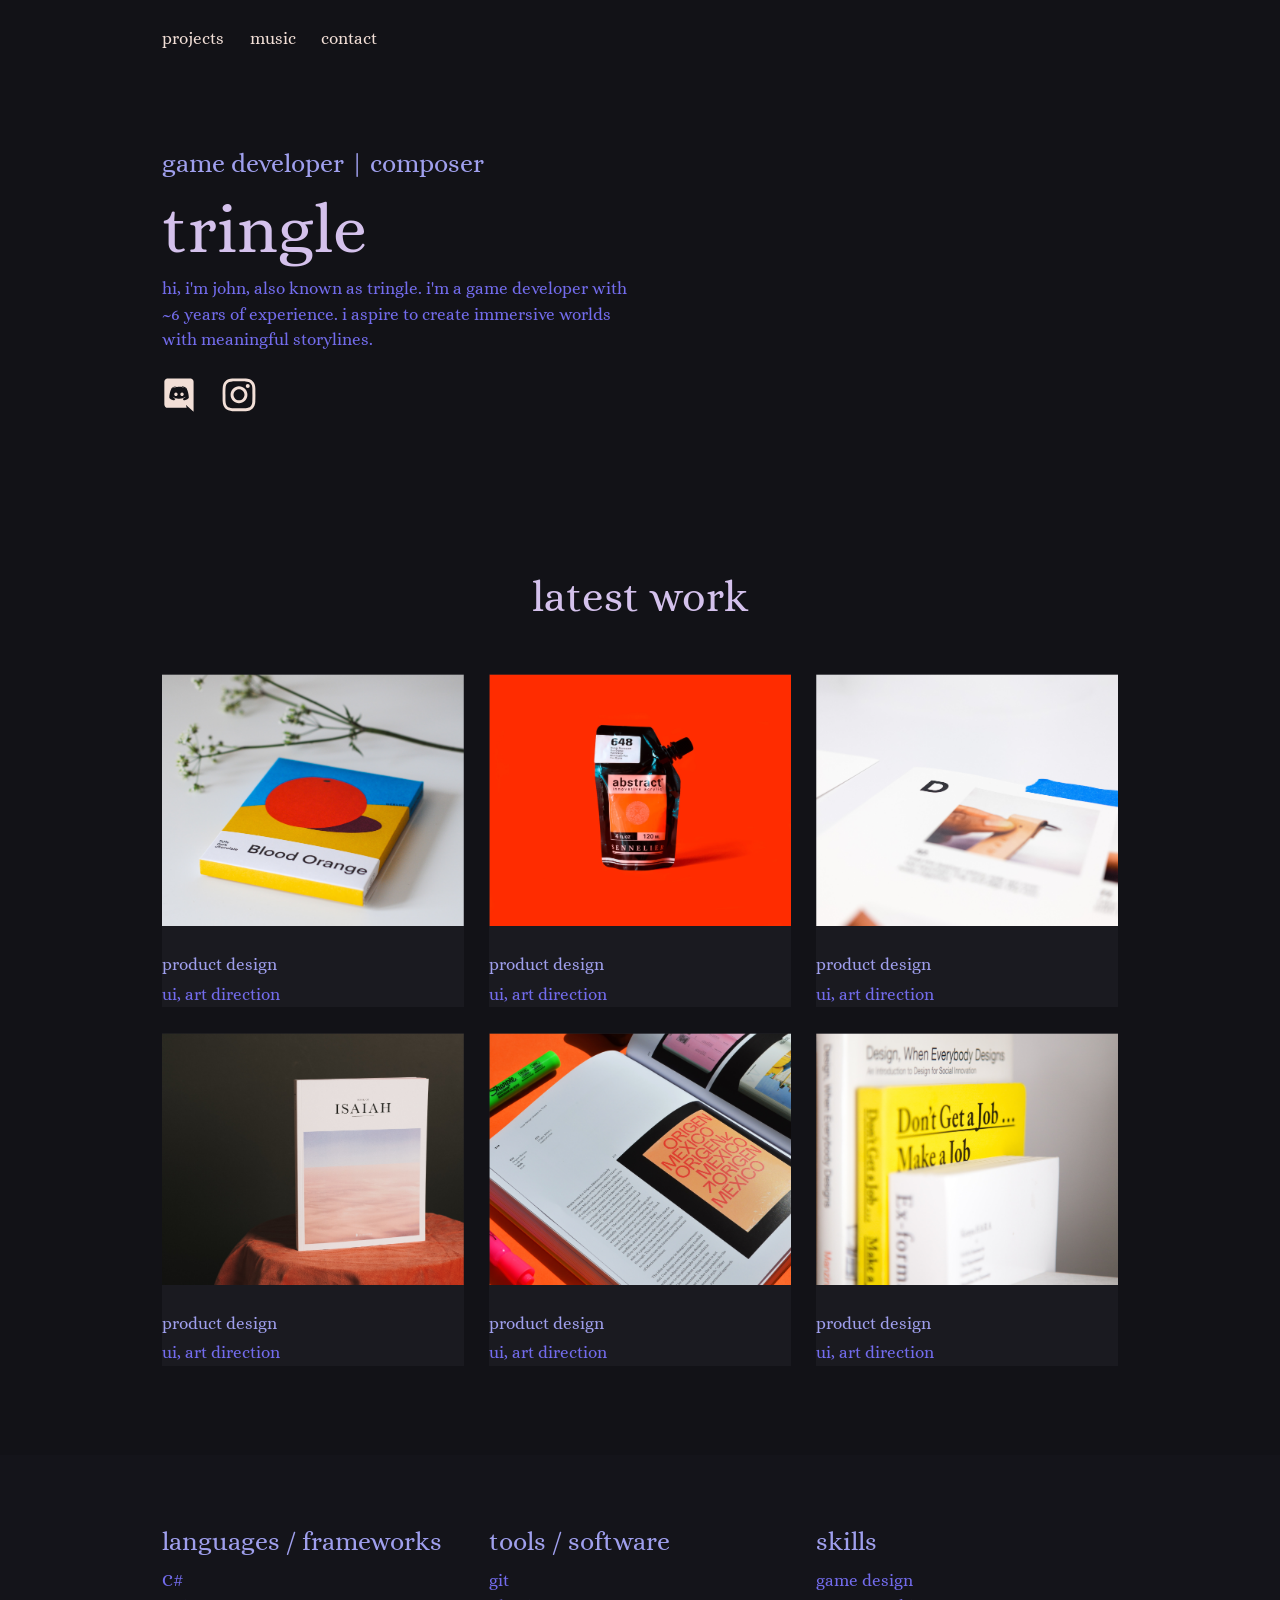
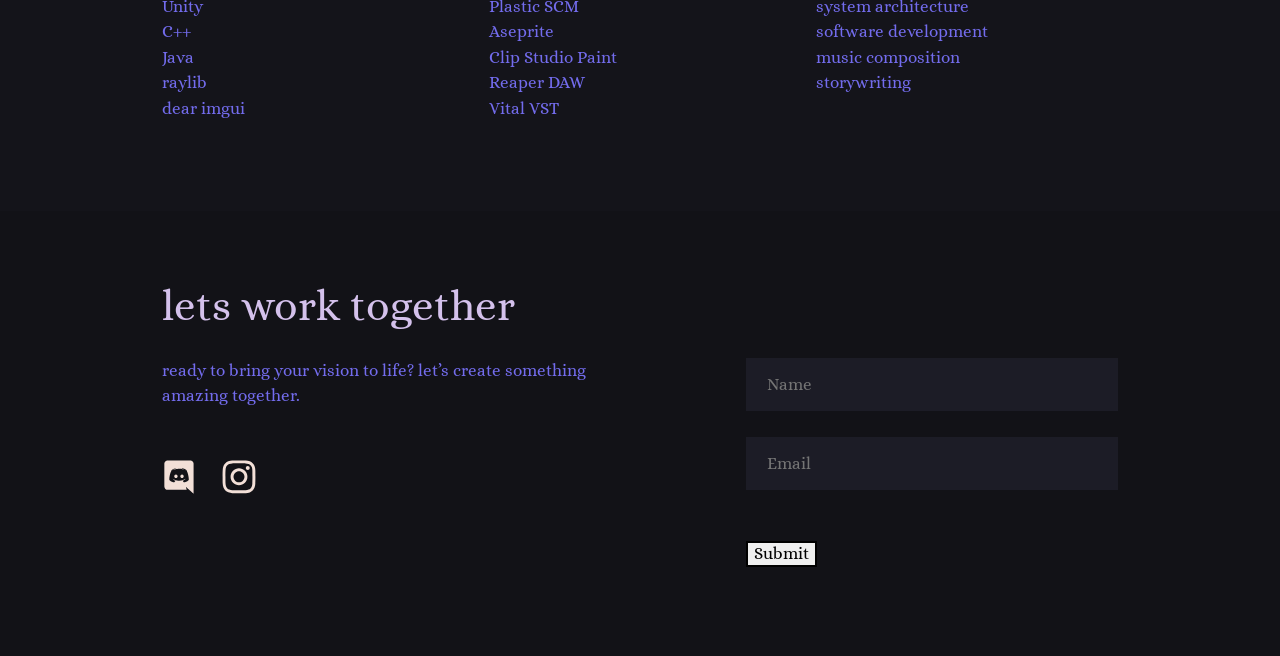
==== index.html @ 349c4842 "first commit wip" ====
<!DOCTYPE html><html lang="en" data-ws-project="66a39b79-3beb-401d-adb0-0a21591e1f16" data-ws-version="975" data-ws-last-published="2026-09-13T05:21:10.121Z"><head><link rel="stylesheet" type="text/css" href="/assets/static/app_generated_index-6937cd5a.CAPivUrT.css"><meta charSet="UTF-8"/><meta name="viewport" content="width=device-width,initial-scale=1"/><link rel="icon" href="/assets/logo_r1qaJQiri6sK3rPyq-Sar.svg"/><link rel="preload" href="/assets/Alice-Regular_XMNaoUV7Vbv5OWOt-AKFd.ttf" as="font" crossorigin="anonymous"/><meta property="og:url" content="https://url/"/><meta property="og:title" content="Visual Designer"/><meta property="og:type" content="website"/><meta property="og:site_name" content="Visual Designer"/><meta name="description" content="Visual designer that will create a strong, memorable brand with a custom design that brings your vision to life and engages your audience."/><meta property="og:description" content="Visual designer that will create a strong, memorable brand with a custom design that brings your vision to life and engages your audience."/><meta property="og:image" content="/assets/visual-designer-cover_yMVn9wGLHxdLBHmc3ZgVs.png"/><meta property="twitter:card" content="summary_large_image"/><title>Visual Designer</title><script type="application/ld+json">{
  "@context": "https://schema.org",
  "@type": "WebSite",
  "name": "Visual Designer"
}</script></head><body class="w-body c74765 c181tpuq"><div class="w-box"><div style="display:contents"><div style="display:contents"><div class="w-html-embed"><style>
  /* Remove preset margins on paragraphs. Margins on other elements, such as headings, are moved via Tokens. */
  p {
    margin: 0;
  }
  /* Make links scroll to their sections smoothly. */
  * {
    scroll-behavior: smooth;
  }
</style></div><nav class="w-box c1357293 c9jnjeu c5tmc3l c1ldum37 czr2pxy c155uc7w cry9bxc c1lxiyww ca4qjwu c1cdc69r c18v2pa2 c1qyy4dh cup9vyi c1n5d942"><div class="w-box cry9bxc c1lxiyww c1qyy4dh c1wt8a7g c10zkoym ct8c5y2"><a class="w-link cp7x9i1 cld4m44 c135vpv5 c1e9wxra c1c9nyn co9inq6 c18nx7en c13zjl4p c1fhiulb cl60rel czukzo6 c1f2c285" href="#">projects</a><a class="w-link cp7x9i1 cld4m44 c135vpv5 c1e9wxra c1c9nyn co9inq6 c18nx7en c13zjl4p c1fhiulb cl60rel czukzo6 c1f2c285" href="/#work">music<br/></a><a class="w-link cp7x9i1 cld4m44 c135vpv5 c1e9wxra c1c9nyn co9inq6 c18nx7en c13zjl4p c1fhiulb cl60rel czukzo6 c1f2c285" href="/#contact">contact</a></div></nav></div></div><main class="w-box"><section data-ws-tag="section" class="w-box c33xfh3 c1mzb2kd cuj80l1"><div class="w-box c1357293 c9jnjeu c5tmc3l c1ldum37 czr2pxy c155uc7w copqmak c1lxiyww c10zkoym ct8c5y2 c1f64byh c1qyy4dh ct02u4h c14zrzu7 c9ril27 cuj80l1"><div class="w-box cry9bxc c1lfjoq7 c16xs6ny c1wt8a7g c10zkoym ct8c5y2 c1fhkm63 clv8gve"><div class="w-box cry9bxc c1lfjoq7 c162wrvg c1sldgd7 c16xs6ny c1wt8a7g"><div class="w-text c32myit cwrra4i czt9u4x cn12ej2 c1fsvple">game developer | composer</div><h1 class="w-heading c1y0dpgn c10r87ok cn12ej2 c32myit cwrra4i c12y6bqh c74765">tringle<br/></h1><p class="w-paragraph c1bd9ep2"><span class="w-text c74765">hi, i&#x27;m john, also known as tringle. i&#x27;m a game developer with ~6 years of experience. i aspire to create immersive worlds with meaningful storylines.</span></p></div><div class="w-box"><div class="w-box cry9bxc c1qyy4dh c1wt8a7g c1z0l37u c1ml0hr7"><a aria-label="Discord" href="https://discord.com/users/673922310616514581" class="w-link cp7x9i1 csru8nn c180fws7 c1e9wxra c1c9nyn co9inq6 c18nx7en c13zjl4p c1g1x4wk c1xty5yn cl60rel czukzo6 c1f2c285"><div class="w-html-embed"><svg width="100%" height="100%" viewBox="0 0 26 29" fill="none" xmlns="http://www.w3.org/2000/svg">
<path d="M10.3895 12.2844C9.57651 12.2844 8.93601 12.9969 8.93601 13.8669C8.93601 14.7339 9.59151 15.4494 10.3895 15.4494C11.201 15.4494 11.8415 14.7339 11.8415 13.8669C11.858 12.9954 11.201 12.2844 10.3895 12.2844ZM15.5915 12.2844C14.7785 12.2844 14.138 12.9969 14.138 13.8669C14.138 14.7339 14.7935 15.4494 15.5915 15.4494C16.403 15.4494 17.0435 14.7339 17.0435 13.8669C17.042 12.9954 16.403 12.2844 15.5915 12.2844Z" fill="currentColor"></path>
<path d="M22.517 0.327881H3.42051C3.036 0.328865 2.65545 0.405574 2.30058 0.553629C1.94572 0.701684 1.62349 0.918186 1.35229 1.19077C1.0811 1.46336 0.866253 1.78669 0.720018 2.14231C0.573782 2.49793 0.499023 2.87887 0.50001 3.26338V22.5294C0.50001 24.1539 1.81101 25.4649 3.42051 25.4649H19.58L18.8225 22.8264L20.648 24.5229L22.3715 26.1189L25.4375 28.8279V3.26338C25.4385 2.87887 25.3637 2.49793 25.2175 2.14231C25.0713 1.78669 24.8564 1.46336 24.5852 1.19077C24.314 0.918186 23.9918 0.701684 23.6369 0.553629C23.2821 0.405574 22.9015 0.328865 22.517 0.327881ZM17.015 18.9384C17.015 18.9384 16.502 18.3264 16.076 17.7819C17.942 17.2539 18.6545 16.0869 18.6545 16.0869C18.0695 16.4709 17.5145 16.7439 17.015 16.9299C15.1965 17.6909 13.194 17.8986 11.258 17.5269C10.5427 17.3864 9.84173 17.1805 9.16401 16.9119C8.80658 16.7761 8.45922 16.6152 8.12451 16.4304C8.08101 16.3989 8.03901 16.3869 7.99701 16.3584C7.97454 16.3477 7.9546 16.3324 7.93851 16.3134C7.68201 16.1724 7.53951 16.0734 7.53951 16.0734C7.53951 16.0734 8.22351 17.2134 10.034 17.7549C9.60651 18.2949 9.07851 18.9384 9.07851 18.9384C5.93001 18.8379 4.73451 16.7724 4.73451 16.7724C4.73451 12.1839 6.78651 8.46538 6.78651 8.46538C8.83851 6.92488 10.79 6.96838 10.79 6.96838L10.9325 7.13938C8.36751 7.88188 7.18401 9.00688 7.18401 9.00688C7.18401 9.00688 7.49901 8.83588 8.02551 8.59438C9.54951 7.92538 10.76 7.73938 11.2595 7.69588C11.345 7.68238 11.417 7.66738 11.5025 7.66738C13.9733 7.33441 16.4857 7.80398 18.6695 9.00688C18.6695 9.00688 17.543 7.93888 15.1205 7.19788L15.32 6.96988C15.32 6.96988 17.273 6.92638 19.3235 8.46688C19.3235 8.46688 21.3755 12.1854 21.3755 16.7739C21.3755 16.7739 20.165 18.8379 17.015 18.9384Z" fill="currentColor"></path>
</svg>
</div></a><a aria-label="instagram" class="w-link cp7x9i1 csru8nn c180fws7 c1e9wxra c1c9nyn co9inq6 c18nx7en c13zjl4p c1g1x4wk c1xty5yn cl60rel czukzo6 c1f2c285" href="#"><div class="w-html-embed"><svg width="100%" height="100%" viewBox="0 0 28 28" fill="none" xmlns="http://www.w3.org/2000/svg">
<path d="M13.9986 6.89345C12.159 6.89345 10.3948 7.6242 9.09406 8.92496C7.79331 10.2257 7.06255 11.9899 7.06255 13.8294C7.06255 15.669 7.79331 17.4332 9.09406 18.7339C10.3948 20.0347 12.159 20.7654 13.9986 20.7654C15.8381 20.7654 17.6023 20.0347 18.903 18.7339C20.2038 17.4332 20.9346 15.669 20.9346 13.8294C20.9346 11.9899 20.2038 10.2257 18.903 8.92496C17.6023 7.6242 15.8381 6.89345 13.9986 6.89345ZM13.9986 18.3339C12.8035 18.3339 11.6574 17.8592 10.8123 17.0142C9.96729 16.1691 9.49255 15.023 9.49255 13.8279C9.49255 12.6329 9.96729 11.4868 10.8123 10.6417C11.6574 9.79669 12.8035 9.32195 13.9986 9.32195C15.1936 9.32195 16.3397 9.79669 17.1848 10.6417C18.0298 11.4868 18.5046 12.6329 18.5046 13.8279C18.5046 15.023 18.0298 16.1691 17.1848 17.0142C16.3397 17.8592 15.1936 18.3339 13.9986 18.3339Z" fill="currentColor"></path>
<path d="M21.2091 8.25545C22.1021 8.25545 22.8261 7.53149 22.8261 6.63845C22.8261 5.7454 22.1021 5.02145 21.2091 5.02145C20.316 5.02145 19.5921 5.7454 19.5921 6.63845C19.5921 7.53149 20.316 8.25545 21.2091 8.25545Z" fill="currentColor"></path>
<path d="M26.7996 4.99445C26.4523 4.09772 25.9216 3.28337 25.2416 2.60354C24.5615 1.9237 23.7469 1.39336 22.8501 1.04645C21.8006 0.652485 20.6918 0.439461 19.5711 0.416449C18.1266 0.353449 17.6691 0.335449 14.0061 0.335449C10.3431 0.335449 9.87355 0.335449 8.44105 0.416449C7.32114 0.438284 6.21319 0.651351 5.16505 1.04645C4.26796 1.39295 3.4532 1.92315 2.77305 2.60304C2.09291 3.28293 1.56239 4.09749 1.21555 4.99445C0.821509 6.04387 0.608974 7.1527 0.587052 8.27345C0.522552 9.71645 0.503052 10.1739 0.503052 13.8385C0.503052 17.5014 0.503052 17.968 0.587052 19.4035C0.609552 20.5254 0.821052 21.6325 1.21555 22.684C1.56337 23.5806 2.0944 24.3948 2.77471 25.0746C3.45502 25.7544 4.26965 26.2848 5.16655 26.6319C6.2127 27.0417 7.32111 27.27 8.44405 27.3069C9.88855 27.3699 10.3461 27.3895 14.0091 27.3895C17.6721 27.3895 18.1416 27.3895 19.5741 27.3069C20.6947 27.2842 21.8034 27.0717 22.8531 26.6785C23.7497 26.3307 24.564 25.7999 25.244 25.1199C25.924 24.4399 26.4548 23.6256 26.8026 22.729C27.1971 21.679 27.4086 20.572 27.4311 19.45C27.4956 18.007 27.5151 17.5494 27.5151 13.885C27.5151 10.2204 27.5151 9.75545 27.4311 8.31995C27.4136 7.18336 27.2 6.05832 26.7996 4.99445ZM24.9726 19.2924C24.9629 20.1569 24.8051 21.0133 24.5061 21.8244C24.2808 22.4078 23.9359 22.9375 23.4937 23.3795C23.0514 23.8215 22.5215 24.166 21.9381 24.3909C21.1359 24.6886 20.2886 24.8464 19.4331 24.8575C18.0081 24.9235 17.6061 24.94 13.9521 24.94C10.2951 24.94 9.92155 24.94 8.46955 24.8575C7.61444 24.847 6.76754 24.6892 5.96605 24.3909C5.38058 24.1674 4.84855 23.8235 4.40439 23.3814C3.96022 22.9393 3.6138 22.4089 3.38755 21.8244C3.09272 21.022 2.93502 20.1757 2.92105 19.3209C2.85655 17.896 2.84155 17.494 2.84155 13.84C2.84155 10.1845 2.84155 9.81095 2.92105 8.35745C2.93075 7.49348 3.08853 6.63758 3.38755 5.82695C3.84505 4.64345 4.78255 3.71195 5.96605 3.25895C6.76794 2.96216 7.61459 2.80439 8.46955 2.79245C9.89605 2.72795 10.2966 2.70995 13.9521 2.70995C17.6076 2.70995 17.9826 2.70995 19.4331 2.79245C20.2887 2.80274 21.1361 2.96056 21.9381 3.25895C22.5214 3.48436 23.0513 3.82925 23.4935 4.27149C23.9358 4.71374 24.2806 5.24356 24.5061 5.82695C24.8009 6.62937 24.9586 7.47569 24.9726 8.33045C25.0371 9.75695 25.0536 10.1574 25.0536 13.813C25.0536 17.4669 25.0536 17.86 24.9891 19.294H24.9726V19.2924Z" fill="currentColor"></path>
</svg>
</div></a></div></div></div></div></section><section id="work" class="w-box c33xfh3 c1mzb2kd cuj80l1"><div class="w-box c1357293 c9jnjeu c5tmc3l c1ldum37 czr2pxy c155uc7w cry9bxc c1lfjoq7 ca4qjwu c1cdc69r"><h2 class="w-heading c1dxq9cf c10r87ok c32myit cwrra4i cn12ej2 c12y6bqh c1qom380">Latest work</h2><div data-ani-children="true" data-ani="fade" class="w-box copqmak c10zkoym ct8c5y2 cqlaijg"><div class="w-box cry9bxc c1lfjoq7 c18v2pa2 c1z0l37u c1ml0hr7 c16xs6ny cuj80l1 cid3fxx"><div class="w-box"><img class="w-image" alt="Book and plant" width="790" height="661" sizes="100vw" srcSet="/assets/Image_(3)_8iS0qHBvoCFhSMyB3Ycct.png 16w, /assets/Image_(3)_8iS0qHBvoCFhSMyB3Ycct.png 32w, /assets/Image_(3)_8iS0qHBvoCFhSMyB3Ycct.png 48w, /assets/Image_(3)_8iS0qHBvoCFhSMyB3Ycct.png 64w, /assets/Image_(3)_8iS0qHBvoCFhSMyB3Ycct.png 96w, /assets/Image_(3)_8iS0qHBvoCFhSMyB3Ycct.png 128w, /assets/Image_(3)_8iS0qHBvoCFhSMyB3Ycct.png 256w, /assets/Image_(3)_8iS0qHBvoCFhSMyB3Ycct.png 384w, /assets/Image_(3)_8iS0qHBvoCFhSMyB3Ycct.png 640w, /assets/Image_(3)_8iS0qHBvoCFhSMyB3Ycct.png 750w, /assets/Image_(3)_8iS0qHBvoCFhSMyB3Ycct.png 828w, /assets/Image_(3)_8iS0qHBvoCFhSMyB3Ycct.png 1080w, /assets/Image_(3)_8iS0qHBvoCFhSMyB3Ycct.png 1200w, /assets/Image_(3)_8iS0qHBvoCFhSMyB3Ycct.png 1920w" src="/assets/Image_(3)_8iS0qHBvoCFhSMyB3Ycct.png" decoding="async" loading="lazy"/></div><div class="w-box cry9bxc c1lfjoq7 c1md20bl c1e892th"><h3 class="w-heading c160atll cn12ej2 c32myit cwrra4i c37u0mb">Product Design</h3><p class="w-paragraph">UI, Art direction</p></div></div><div class="w-box cry9bxc c1lfjoq7 c18v2pa2 c1z0l37u c1ml0hr7 c16xs6ny cuj80l1 cid3fxx"><div class="w-box"><img class="w-image" alt="Product packaging" width="790" height="661" sizes="100vw" srcSet="/assets/Image_(4)_9jKr66lkrmPoSE0PNTG99.png 16w, /assets/Image_(4)_9jKr66lkrmPoSE0PNTG99.png 32w, /assets/Image_(4)_9jKr66lkrmPoSE0PNTG99.png 48w, /assets/Image_(4)_9jKr66lkrmPoSE0PNTG99.png 64w, /assets/Image_(4)_9jKr66lkrmPoSE0PNTG99.png 96w, /assets/Image_(4)_9jKr66lkrmPoSE0PNTG99.png 128w, /assets/Image_(4)_9jKr66lkrmPoSE0PNTG99.png 256w, /assets/Image_(4)_9jKr66lkrmPoSE0PNTG99.png 384w, /assets/Image_(4)_9jKr66lkrmPoSE0PNTG99.png 640w, /assets/Image_(4)_9jKr66lkrmPoSE0PNTG99.png 750w, /assets/Image_(4)_9jKr66lkrmPoSE0PNTG99.png 828w, /assets/Image_(4)_9jKr66lkrmPoSE0PNTG99.png 1080w, /assets/Image_(4)_9jKr66lkrmPoSE0PNTG99.png 1200w, /assets/Image_(4)_9jKr66lkrmPoSE0PNTG99.png 1920w" src="/assets/Image_(4)_9jKr66lkrmPoSE0PNTG99.png" decoding="async" loading="lazy"/></div><div class="w-box cry9bxc c1lfjoq7 c1md20bl c1e892th"><h3 class="w-heading c160atll cn12ej2 c32myit cwrra4i c37u0mb">Product Design</h3><p class="w-paragraph">UI, Art direction</p></div></div><div class="w-box cry9bxc c1lfjoq7 c18v2pa2 c1z0l37u c1ml0hr7 c16xs6ny cuj80l1 cid3fxx"><div class="w-box"><img class="w-image" alt="Book" width="790" height="661" sizes="100vw" srcSet="/assets/Image_(5)_0qF0G45fgX-EVyOCWyHUU.png 16w, /assets/Image_(5)_0qF0G45fgX-EVyOCWyHUU.png 32w, /assets/Image_(5)_0qF0G45fgX-EVyOCWyHUU.png 48w, /assets/Image_(5)_0qF0G45fgX-EVyOCWyHUU.png 64w, /assets/Image_(5)_0qF0G45fgX-EVyOCWyHUU.png 96w, /assets/Image_(5)_0qF0G45fgX-EVyOCWyHUU.png 128w, /assets/Image_(5)_0qF0G45fgX-EVyOCWyHUU.png 256w, /assets/Image_(5)_0qF0G45fgX-EVyOCWyHUU.png 384w, /assets/Image_(5)_0qF0G45fgX-EVyOCWyHUU.png 640w, /assets/Image_(5)_0qF0G45fgX-EVyOCWyHUU.png 750w, /assets/Image_(5)_0qF0G45fgX-EVyOCWyHUU.png 828w, /assets/Image_(5)_0qF0G45fgX-EVyOCWyHUU.png 1080w, /assets/Image_(5)_0qF0G45fgX-EVyOCWyHUU.png 1200w, /assets/Image_(5)_0qF0G45fgX-EVyOCWyHUU.png 1920w" src="/assets/Image_(5)_0qF0G45fgX-EVyOCWyHUU.png" decoding="async" loading="lazy"/></div><div class="w-box cry9bxc c1lfjoq7 c1md20bl c1e892th"><h3 class="w-heading c160atll cn12ej2 c32myit cwrra4i c37u0mb">Product Design</h3><p class="w-paragraph">UI, Art direction</p></div></div><div class="w-box cry9bxc c1lfjoq7 c18v2pa2 c1z0l37u c1ml0hr7 c16xs6ny cuj80l1 cid3fxx"><div class="w-box"><img class="w-image" alt="Book standing" width="790" height="661" sizes="100vw" srcSet="/assets/Image_(6)_egwwOX6dRFKKJbrT0lOAO.png 16w, /assets/Image_(6)_egwwOX6dRFKKJbrT0lOAO.png 32w, /assets/Image_(6)_egwwOX6dRFKKJbrT0lOAO.png 48w, /assets/Image_(6)_egwwOX6dRFKKJbrT0lOAO.png 64w, /assets/Image_(6)_egwwOX6dRFKKJbrT0lOAO.png 96w, /assets/Image_(6)_egwwOX6dRFKKJbrT0lOAO.png 128w, /assets/Image_(6)_egwwOX6dRFKKJbrT0lOAO.png 256w, /assets/Image_(6)_egwwOX6dRFKKJbrT0lOAO.png 384w, /assets/Image_(6)_egwwOX6dRFKKJbrT0lOAO.png 640w, /assets/Image_(6)_egwwOX6dRFKKJbrT0lOAO.png 750w, /assets/Image_(6)_egwwOX6dRFKKJbrT0lOAO.png 828w, /assets/Image_(6)_egwwOX6dRFKKJbrT0lOAO.png 1080w, /assets/Image_(6)_egwwOX6dRFKKJbrT0lOAO.png 1200w, /assets/Image_(6)_egwwOX6dRFKKJbrT0lOAO.png 1920w" src="/assets/Image_(6)_egwwOX6dRFKKJbrT0lOAO.png" decoding="async" loading="lazy"/></div><div class="w-box cry9bxc c1lfjoq7 c1md20bl c1e892th"><h3 class="w-heading c160atll cn12ej2 c32myit cwrra4i c37u0mb">Product Design</h3><p class="w-paragraph">UI, Art direction</p></div></div><div class="w-box cry9bxc c1lfjoq7 c18v2pa2 c1z0l37u c1ml0hr7 c16xs6ny cuj80l1 cid3fxx"><div class="w-box"><img class="w-image" alt="Book open" width="790" height="661" sizes="100vw" srcSet="/assets/Image_(7)_7LuhvcD1uKhhxKFIMTYqz.png 16w, /assets/Image_(7)_7LuhvcD1uKhhxKFIMTYqz.png 32w, /assets/Image_(7)_7LuhvcD1uKhhxKFIMTYqz.png 48w, /assets/Image_(7)_7LuhvcD1uKhhxKFIMTYqz.png 64w, /assets/Image_(7)_7LuhvcD1uKhhxKFIMTYqz.png 96w, /assets/Image_(7)_7LuhvcD1uKhhxKFIMTYqz.png 128w, /assets/Image_(7)_7LuhvcD1uKhhxKFIMTYqz.png 256w, /assets/Image_(7)_7LuhvcD1uKhhxKFIMTYqz.png 384w, /assets/Image_(7)_7LuhvcD1uKhhxKFIMTYqz.png 640w, /assets/Image_(7)_7LuhvcD1uKhhxKFIMTYqz.png 750w, /assets/Image_(7)_7LuhvcD1uKhhxKFIMTYqz.png 828w, /assets/Image_(7)_7LuhvcD1uKhhxKFIMTYqz.png 1080w, /assets/Image_(7)_7LuhvcD1uKhhxKFIMTYqz.png 1200w, /assets/Image_(7)_7LuhvcD1uKhhxKFIMTYqz.png 1920w" src="/assets/Image_(7)_7LuhvcD1uKhhxKFIMTYqz.png" decoding="async" loading="lazy"/></div><div class="w-box cry9bxc c1lfjoq7 c1md20bl c1e892th"><h3 class="w-heading c160atll cn12ej2 c32myit cwrra4i c37u0mb">Product Design</h3><p class="w-paragraph">UI, Art direction</p></div></div><div class="w-box cry9bxc c1lfjoq7 c18v2pa2 c1z0l37u c1ml0hr7 c16xs6ny cuj80l1 cid3fxx"><div class="w-box"><img class="w-image" alt="Books stacked" width="790" height="661" sizes="100vw" srcSet="/assets/Image_(8)_39TSj3bE4y214oDDnDB1r.png 16w, /assets/Image_(8)_39TSj3bE4y214oDDnDB1r.png 32w, /assets/Image_(8)_39TSj3bE4y214oDDnDB1r.png 48w, /assets/Image_(8)_39TSj3bE4y214oDDnDB1r.png 64w, /assets/Image_(8)_39TSj3bE4y214oDDnDB1r.png 96w, /assets/Image_(8)_39TSj3bE4y214oDDnDB1r.png 128w, /assets/Image_(8)_39TSj3bE4y214oDDnDB1r.png 256w, /assets/Image_(8)_39TSj3bE4y214oDDnDB1r.png 384w, /assets/Image_(8)_39TSj3bE4y214oDDnDB1r.png 640w, /assets/Image_(8)_39TSj3bE4y214oDDnDB1r.png 750w, /assets/Image_(8)_39TSj3bE4y214oDDnDB1r.png 828w, /assets/Image_(8)_39TSj3bE4y214oDDnDB1r.png 1080w, /assets/Image_(8)_39TSj3bE4y214oDDnDB1r.png 1200w, /assets/Image_(8)_39TSj3bE4y214oDDnDB1r.png 1920w" src="/assets/Image_(8)_39TSj3bE4y214oDDnDB1r.png" decoding="async" loading="lazy"/></div><div class="w-box cry9bxc c1lfjoq7 c1md20bl c1e892th"><h3 class="w-heading c160atll cn12ej2 c32myit cwrra4i c37u0mb">Product Design</h3><p class="w-paragraph">UI, Art direction</p></div></div></div></div></section><section id="services" class="w-box c33xfh3 c1mzb2kd cuj80l1 c2jmnbm"><div class="w-box c1357293 c9jnjeu c5tmc3l c1ldum37 czr2pxy c155uc7w copqmak c1lxiyww c10zkoym ct8c5y2 cqlaijg c16xs6ny ct02u4h c14zrzu7 c9ril27"><div class="w-box cry9bxc c1lfjoq7 c16xs6ny c1wt8a7g ct6oyfc c1tfofo9 c1fhkm63 clv8gve"><div class="w-text c32myit cwrra4i czt9u4x cn12ej2 c1fsvple">languages / frameworks</div><p class="w-paragraph"><span class="w-text c74765 c6k8nt0">C#<br/>Unity<br/>C++<br/>Java<br/>raylib<br/>dear imgui<br/></span></p></div><div class="w-box cry9bxc c1lfjoq7 c16xs6ny c1wt8a7g ct6oyfc c1tfofo9 c1fhkm63 clv8gve"><div class="w-text c32myit cwrra4i czt9u4x cn12ej2 c1fsvple">tools / software</div><p class="w-paragraph"><span class="w-text c74765 c6k8nt0">git<br/>Plastic SCM<br/>Aseprite<br/>Clip Studio Paint<br/>Reaper DAW<br/>Vital VST</span></p></div><div class="w-box cry9bxc c1lfjoq7 c16xs6ny c1wt8a7g ct6oyfc c1tfofo9 c1fhkm63 clv8gve"><div class="w-text c32myit cwrra4i czt9u4x cn12ej2 c1fsvple">skills</div><p class="w-paragraph"><span class="w-text c74765 c6k8nt0">game design<br/>system architecture<br/>software development<br/>music composition<br/>storywriting</span></p></div></div></section></main><div style="display:contents"><div style="display:contents"><footer id="contact" class="w-box c33xfh3 c1mzb2kd cuj80l1"><div class="w-box c1357293 c9jnjeu c5tmc3l c1ldum37 czr2pxy c155uc7w cry9bxc c1lfjoq7 c10zkoym ct8c5y2"><h2 class="w-heading c1dxq9cf c10r87ok c32myit cwrra4i cn12ej2 c12y6bqh cuj80l1">Lets work together</h2><div class="w-box copqmak c10zkoym ct8c5y2 c109i5bh"><div class="w-box cry9bxc c1lfjoq7 c1s46o9r cdczzub"><p class="w-paragraph c6oj68y">Ready to bring your vision to life? Let’s create something amazing together.</p><div class="w-box cry9bxc c1qyy4dh c1wt8a7g c1z0l37u c1ml0hr7"><a aria-label="Discord" class="w-link cp7x9i1 csru8nn c180fws7 c1e9wxra c1c9nyn co9inq6 c18nx7en c13zjl4p c1g1x4wk c1xty5yn cl60rel czukzo6 c1f2c285" href="#"><div class="w-html-embed"><svg width="100%" height="100%" viewBox="0 0 26 29" fill="none" xmlns="http://www.w3.org/2000/svg">
<path d="M10.3895 12.2844C9.57651 12.2844 8.93601 12.9969 8.93601 13.8669C8.93601 14.7339 9.59151 15.4494 10.3895 15.4494C11.201 15.4494 11.8415 14.7339 11.8415 13.8669C11.858 12.9954 11.201 12.2844 10.3895 12.2844ZM15.5915 12.2844C14.7785 12.2844 14.138 12.9969 14.138 13.8669C14.138 14.7339 14.7935 15.4494 15.5915 15.4494C16.403 15.4494 17.0435 14.7339 17.0435 13.8669C17.042 12.9954 16.403 12.2844 15.5915 12.2844Z" fill="currentColor"></path>
<path d="M22.517 0.327881H3.42051C3.036 0.328865 2.65545 0.405574 2.30058 0.553629C1.94572 0.701684 1.62349 0.918186 1.35229 1.19077C1.0811 1.46336 0.866253 1.78669 0.720018 2.14231C0.573782 2.49793 0.499023 2.87887 0.50001 3.26338V22.5294C0.50001 24.1539 1.81101 25.4649 3.42051 25.4649H19.58L18.8225 22.8264L20.648 24.5229L22.3715 26.1189L25.4375 28.8279V3.26338C25.4385 2.87887 25.3637 2.49793 25.2175 2.14231C25.0713 1.78669 24.8564 1.46336 24.5852 1.19077C24.314 0.918186 23.9918 0.701684 23.6369 0.553629C23.2821 0.405574 22.9015 0.328865 22.517 0.327881ZM17.015 18.9384C17.015 18.9384 16.502 18.3264 16.076 17.7819C17.942 17.2539 18.6545 16.0869 18.6545 16.0869C18.0695 16.4709 17.5145 16.7439 17.015 16.9299C15.1965 17.6909 13.194 17.8986 11.258 17.5269C10.5427 17.3864 9.84173 17.1805 9.16401 16.9119C8.80658 16.7761 8.45922 16.6152 8.12451 16.4304C8.08101 16.3989 8.03901 16.3869 7.99701 16.3584C7.97454 16.3477 7.9546 16.3324 7.93851 16.3134C7.68201 16.1724 7.53951 16.0734 7.53951 16.0734C7.53951 16.0734 8.22351 17.2134 10.034 17.7549C9.60651 18.2949 9.07851 18.9384 9.07851 18.9384C5.93001 18.8379 4.73451 16.7724 4.73451 16.7724C4.73451 12.1839 6.78651 8.46538 6.78651 8.46538C8.83851 6.92488 10.79 6.96838 10.79 6.96838L10.9325 7.13938C8.36751 7.88188 7.18401 9.00688 7.18401 9.00688C7.18401 9.00688 7.49901 8.83588 8.02551 8.59438C9.54951 7.92538 10.76 7.73938 11.2595 7.69588C11.345 7.68238 11.417 7.66738 11.5025 7.66738C13.9733 7.33441 16.4857 7.80398 18.6695 9.00688C18.6695 9.00688 17.543 7.93888 15.1205 7.19788L15.32 6.96988C15.32 6.96988 17.273 6.92638 19.3235 8.46688C19.3235 8.46688 21.3755 12.1854 21.3755 16.7739C21.3755 16.7739 20.165 18.8379 17.015 18.9384Z" fill="currentColor"></path>
</svg>
</div></a><a aria-label="instagram" class="w-link cp7x9i1 csru8nn c180fws7 c1e9wxra c1c9nyn co9inq6 c18nx7en c13zjl4p c1g1x4wk c1xty5yn cl60rel czukzo6 c1f2c285" href="#"><div class="w-html-embed"><svg width="100%" height="100%" viewBox="0 0 28 28" fill="none" xmlns="http://www.w3.org/2000/svg">
<path d="M13.9986 6.89345C12.159 6.89345 10.3948 7.6242 9.09406 8.92496C7.79331 10.2257 7.06255 11.9899 7.06255 13.8294C7.06255 15.669 7.79331 17.4332 9.09406 18.7339C10.3948 20.0347 12.159 20.7654 13.9986 20.7654C15.8381 20.7654 17.6023 20.0347 18.903 18.7339C20.2038 17.4332 20.9346 15.669 20.9346 13.8294C20.9346 11.9899 20.2038 10.2257 18.903 8.92496C17.6023 7.6242 15.8381 6.89345 13.9986 6.89345ZM13.9986 18.3339C12.8035 18.3339 11.6574 17.8592 10.8123 17.0142C9.96729 16.1691 9.49255 15.023 9.49255 13.8279C9.49255 12.6329 9.96729 11.4868 10.8123 10.6417C11.6574 9.79669 12.8035 9.32195 13.9986 9.32195C15.1936 9.32195 16.3397 9.79669 17.1848 10.6417C18.0298 11.4868 18.5046 12.6329 18.5046 13.8279C18.5046 15.023 18.0298 16.1691 17.1848 17.0142C16.3397 17.8592 15.1936 18.3339 13.9986 18.3339Z" fill="currentColor"></path>
<path d="M21.2091 8.25545C22.1021 8.25545 22.8261 7.53149 22.8261 6.63845C22.8261 5.7454 22.1021 5.02145 21.2091 5.02145C20.316 5.02145 19.5921 5.7454 19.5921 6.63845C19.5921 7.53149 20.316 8.25545 21.2091 8.25545Z" fill="currentColor"></path>
<path d="M26.7996 4.99445C26.4523 4.09772 25.9216 3.28337 25.2416 2.60354C24.5615 1.9237 23.7469 1.39336 22.8501 1.04645C21.8006 0.652485 20.6918 0.439461 19.5711 0.416449C18.1266 0.353449 17.6691 0.335449 14.0061 0.335449C10.3431 0.335449 9.87355 0.335449 8.44105 0.416449C7.32114 0.438284 6.21319 0.651351 5.16505 1.04645C4.26796 1.39295 3.4532 1.92315 2.77305 2.60304C2.09291 3.28293 1.56239 4.09749 1.21555 4.99445C0.821509 6.04387 0.608974 7.1527 0.587052 8.27345C0.522552 9.71645 0.503052 10.1739 0.503052 13.8385C0.503052 17.5014 0.503052 17.968 0.587052 19.4035C0.609552 20.5254 0.821052 21.6325 1.21555 22.684C1.56337 23.5806 2.0944 24.3948 2.77471 25.0746C3.45502 25.7544 4.26965 26.2848 5.16655 26.6319C6.2127 27.0417 7.32111 27.27 8.44405 27.3069C9.88855 27.3699 10.3461 27.3895 14.0091 27.3895C17.6721 27.3895 18.1416 27.3895 19.5741 27.3069C20.6947 27.2842 21.8034 27.0717 22.8531 26.6785C23.7497 26.3307 24.564 25.7999 25.244 25.1199C25.924 24.4399 26.4548 23.6256 26.8026 22.729C27.1971 21.679 27.4086 20.572 27.4311 19.45C27.4956 18.007 27.5151 17.5494 27.5151 13.885C27.5151 10.2204 27.5151 9.75545 27.4311 8.31995C27.4136 7.18336 27.2 6.05832 26.7996 4.99445ZM24.9726 19.2924C24.9629 20.1569 24.8051 21.0133 24.5061 21.8244C24.2808 22.4078 23.9359 22.9375 23.4937 23.3795C23.0514 23.8215 22.5215 24.166 21.9381 24.3909C21.1359 24.6886 20.2886 24.8464 19.4331 24.8575C18.0081 24.9235 17.6061 24.94 13.9521 24.94C10.2951 24.94 9.92155 24.94 8.46955 24.8575C7.61444 24.847 6.76754 24.6892 5.96605 24.3909C5.38058 24.1674 4.84855 23.8235 4.40439 23.3814C3.96022 22.9393 3.6138 22.4089 3.38755 21.8244C3.09272 21.022 2.93502 20.1757 2.92105 19.3209C2.85655 17.896 2.84155 17.494 2.84155 13.84C2.84155 10.1845 2.84155 9.81095 2.92105 8.35745C2.93075 7.49348 3.08853 6.63758 3.38755 5.82695C3.84505 4.64345 4.78255 3.71195 5.96605 3.25895C6.76794 2.96216 7.61459 2.80439 8.46955 2.79245C9.89605 2.72795 10.2966 2.70995 13.9521 2.70995C17.6076 2.70995 17.9826 2.70995 19.4331 2.79245C20.2887 2.80274 21.1361 2.96056 21.9381 3.25895C22.5214 3.48436 23.0513 3.82925 23.4935 4.27149C23.9358 4.71374 24.2806 5.24356 24.5061 5.82695C24.8009 6.62937 24.9586 7.47569 24.9726 8.33045C25.0371 9.75695 25.0536 10.1574 25.0536 13.813C25.0536 17.4669 25.0536 17.86 24.9891 19.294H24.9726V19.2924Z" fill="currentColor"></path>
</svg>
</div></a></div></div><div class="w-box"><form class="w-webhook-form"><div class="w-box cry9bxc c1lfjoq7 c1s46o9r cdczzub"><div class="w-box cry9bxc c1lfjoq7 c1z0l37u c1ml0hr7"><div class="w-box cry9bxc c1778y6x c1wt8a7g c1lfjoq7 c1md20bl c1e892th"><input placeholder="Name" required="" class="w-text-input c1l0vha7 csyy8v5 c1bc2i7x c17r8x7j c1a8d7ts c1b2tb9q c122t6uk c1xm4ef6 c2udkpb cl60rel c1s09wur" name="name"/></div><div class="w-box cry9bxc c1778y6x c1wt8a7g c1lfjoq7 c1md20bl c1e892th"><input placeholder="Email" required="" type="email" class="w-text-input c1l0vha7 csyy8v5 c1bc2i7x c17r8x7j c1a8d7ts c1b2tb9q c122t6uk c1xm4ef6 c2udkpb cl60rel c1s09wur" name="email"/></div></div><button type="submit" class="w-button c1x4yn0w">Submit</button></div></form></div></div></div></footer><div style="display:contents"><div style="display:contents"><div class="w-html-embed"><style>
:root {
  --ani-duration: var(--duration-default, .2s);
  --ani-delay: 0s;
  --ani-slide-offset: 20%;
  --ani-zoom-in-scale: 1;
  --ani-zoom-out-scale: .85;
  --ani-flip-rotate: 30deg;
  --ani-easing: var(--easing-default, ease);
  --ani-fill-mode: forwards;
}
[data-ani]:not([data-ani-children]),[data-ani-children]:not([data-ani-progress])>*{animation-duration:var(--ani-duration);animation-delay:var(--ani-delay);animation-timing-function:var(--ani-easing);animation-fill-mode:var(--ani-fill-mode);opacity:0}[data-ani-progress]:not([data-ani-children]),[data-ani-children]:not([data-ani])>*{transition-property:opacity,transform;transition-duration:var(--ani-duration);transition-timing-function:var(--ani-easing);opacity:0}
@keyframes fadeIn{from{opacity:0}
to{opacity:1}}
@keyframes fadeOut{from{opacity:1}
to{opacity:0}}[data-ani-children][data-ani='fade']>.in,[data-ani='fade']:where(.in:not([data-state]),[data-state$='open'],[data-state='active']){animation-name:fadeIn}[data-ani-children][data-ani='fade']>.out,[data-ani='fade']:where(.out:not([data-state]),[data-state='closed'],[data-state='inactive']){animation-name:fadeOut}
@keyframes slideIn{from{opacity:0;translate:var(--ani-slide-transform)}
to{opacity:1;translate:none}}
@keyframes slideOut{from{opacity:1;translate:none}
to{opacity:0;translate:var(--ani-slide-transform)}}[data-ani-children][data-ani|='slide']>.in,[data-ani|='slide']:where(.in:not([data-state]),[data-state$='open'],[data-state='active']){animation-name:slideIn}[data-ani-children][data-ani|='slide']>.out,[data-ani|='slide']:where(.out:not([data-state]),[data-state='closed'],[data-state='inactive']){animation-name:slideOut}[data-ani='slide-up']{--ani-slide-transform:0 var(--ani-slide-offset)}[data-ani='slide-down']{--ani-slide-transform:0 calc(-1*var(--ani-slide-offset))}[data-ani='slide-left']{--ani-slide-transform:var(--ani-slide-offset)}[data-ani='slide-right']{--ani-slide-transform:calc(-1*var(--ani-slide-offset))}
@keyframes zoomIn{from{opacity:0;scale:var(--ani-zoom-out-scale)}
to{opacity:1;scale:1}}
@keyframes zoomOut{from{opacity:1;scale:1}
to{opacity:0;scale:var(--ani-zoom-in-scale)}}[data-ani-children][data-ani='zoom']>.in,[data-ani|='zoom']:where(.in:not([data-state]),[data-state$='open'],[data-state='active']){animation-name:zoomIn}[data-ani-children][data-ani='zoom']>.out,[data-ani|='zoom']:where(.out:not([data-state]),[data-state='closed'],[data-state='inactive']){animation-name:zoomOut}[data-ani-children][data-ani-progress='zoom']>*,[data-ani-progress='zoom']:not([data-ani-children]){transform:scale(var(--ani-zoom-out-scale))}
@keyframes flipInY{from{rotate:y var(--ani-flip-rotate);perspective:2000px;opacity:0}
to{rotate:y 0;opacity:1}}
@keyframes flipOutY{from{rotate:y 0;opacity:1}
to{perspective:2000px;rotate:y var(--ani-flip-rotate);opacity:0}}
@keyframes flipInX{from{perspective:2000px;rotate:x var(--ani-flip-rotate);opacity:0}
to{rotate:x 0;opacity:1}}
@keyframes flipOutX{from{rotate:x 0;opacity:1}
to{perspective:2000px;rotate:x var(--ani-flip-rotate);opacity:0}}[data-ani-children][data-ani='flip-y']>.in,[data-ani='flip-y']:where(.in:not([data-state]),[data-state$='open'],[data-state='active']){animation-name:flipInY}[data-ani-children][data-ani='flip-x']>.in,[data-ani='flip-x']:where(.in:not([data-state]),[data-state$='open'],[data-state='active']){animation-name:flipInX}[data-ani-children][data-ani='flip-y']>.out,[data-ani='flip-y']:where(.out:not([data-state]),[data-state='closed'],[data-state='inactive']){animation-name:flipOutY}[data-ani-children][data-ani='flip-x']>.out,[data-ani='flip-x']:where(.out:not([data-state]),[data-state='closed'],[data-state='inactive']){animation-name:flipOutX}
@keyframes expandDown{from{height:0}
to{height:var(--newHeight)}}
@keyframes expandUp{from{height:var(--newHeight)}
to{height:0}}[data-ani='expand'],[data-ani='expand'][data-state='open'],[data-ani='expand'].in{--newHeight:var(--custom-height,var(--radix-accordion-content-height,var(--radix-collapsible-content-height,100%)));overflow:hidden;opacity:1}[data-ani-children][data-ani='expand']>.in,[data-ani='expand']:where(.in:not([data-state]),[data-state$='open'],[data-state='active']){animation:expandDown var(--ani-duration)var(--ani-easing)}[data-ani-children][data-ani='expand']>.out,[data-ani='expand']:where(.out:not([data-state]),[data-state='closed'],[data-state='inactive']){animation:expandUp var(--ani-duration)var(--ani-easing)}
@media(prefers-reduced-motion:reduce){[data-ani]:not([data-ani-children]),[data-ani-progress]:not([data-ani-children]),[data-ani-children]>*{opacity:1;transform:none;animation:none;rotate:none;scale:none;translate:none}}
</style></div></div></div></div></div></div><script id="vike_pageContext" type="application/json">{"_urlRewrite":null,"pageId":"/pages/index","routeParams":{},"data":{"url":"https://url/","system":{"params":{},"search":{},"origin":"https://url","pathname":"/"},"resources":{},"pageMeta":{"title":"Visual Designer","description":"Visual designer that will create a strong, memorable brand with a custom design that brings your vision to life and engages your audience.","excludePageFromSearch":false,"language":"!undefined","socialImageAssetName":"visual-designer-cover_yMVn9wGLHxdLBHmc3ZgVs.png","socialImageUrl":"!undefined","status":"!undefined","redirect":"!undefined","content":"!undefined","custom":[]}}}</script><script id="vike_globalContext" type="application/json">{}</script><script src="/assets/entries/entry-server-routing.CpSKlJO0.js" type="module" async></script><link rel="modulepreload" href="/assets/entries/pages_index.D9Mk79FK.js" as="script" type="text/javascript"><link rel="modulepreload" href="/assets/chunks/chunk-Jkxq4qZr.js" as="script" type="text/javascript"><link rel="modulepreload" href="/assets/chunks/chunk-Cfwa3Atj.js" as="script" type="text/javascript"><link rel="modulepreload" href="/assets/chunks/chunk-Cb-EtqfG.js" as="script" type="text/javascript"><link rel="modulepreload" href="/assets/chunks/chunk-CBcati5t.js" as="script" type="text/javascript"></body></html>
---- assets/static/app_generated_index-6937cd5a.CAPivUrT.css ----
@font-face{font-family:Alice;font-style:normal;font-weight:400;font-display:swap;src:url(/assets/Alice-Regular_XMNaoUV7Vbv5OWOt-AKFd.ttf) format("truetype")}@layer presets{:root{display:grid;min-height:100%;grid-template-rows:auto;grid-template-columns:1fr;font-family:Arial,Roboto,sans-serif;font-size:16px;line-height:1.2;white-space:pre-wrap;white-space-collapse:preserve}a.w-element{box-sizing:border-box}body.w-element{box-sizing:border-box;-webkit-font-smoothing:antialiased;-moz-osx-font-smoothing:grayscale;margin:0}div.w-element{box-sizing:border-box}body.w-body{box-sizing:border-box;-webkit-font-smoothing:antialiased;-moz-osx-font-smoothing:grayscale;margin:0}div.w-box{box-sizing:border-box}footer.w-box{box-sizing:border-box}main.w-box{box-sizing:border-box}nav.w-box{box-sizing:border-box}section.w-box{box-sizing:border-box}div.w-html-embed{display:contents;white-space:normal;white-space-collapse:collapse}a.w-link{box-sizing:border-box;display:inline-block}h1.w-heading,h2.w-heading,h3.w-heading{box-sizing:border-box}img.w-image{box-sizing:border-box;max-width:100%;display:block;height:auto}p.w-paragraph,form.w-webhook-form{box-sizing:border-box}input.w-text-input{font-family:inherit;font-size:100%;line-height:1.15;box-sizing:border-box;border-top-style:solid;border-right-style:solid;border-bottom-style:solid;border-left-style:solid;display:block;margin:0}button.w-button{font-family:inherit;font-size:100%;line-height:1.15;box-sizing:border-box;border-top-style:solid;border-right-style:solid;border-bottom-style:solid;border-left-style:solid;text-transform:none;margin:0}div.w-text{box-sizing:border-box;min-height:1em}a.w-rich-text-link{box-sizing:border-box;display:inline-block}code.w-code-text{font-family:ui-monospace,SFMono-Regular,Consolas,Liberation Mono,Menlo,monospace;font-size:1em;box-sizing:border-box;display:block;padding-left:.2em;padding-right:.2em;color:var(--w-code-text-theme-color);background-color:var(--w-code-text-theme-background, rgb(238 238 238 / 1));white-space:pre-wrap;white-space-collapse:preserve}ul.w-list{box-sizing:border-box;margin-top:0;margin-bottom:10px;padding-left:40px}li.w-list-item,span.w-text-1{box-sizing:border-box}blockquote.w-blockquote{margin:0 0 10px;padding:10px 20px;border-left:5px solid rgb(226 226 226 / 1)}hr.w-separator{height:1px;color:inherit;box-sizing:border-box;background-color:gray;border-top-style:none;border-right-style:none;border-left-style:none;border-bottom-style:none}div.w-you-tube{box-sizing:border-box}img.w-preview-image{box-sizing:border-box;max-width:100%;display:block;height:auto}div.w-tabs,div.w-tabs-list{box-sizing:border-box}button.w-tab-trigger{font-family:inherit;font-size:100%;line-height:1.15;box-sizing:border-box;text-transform:none;background-color:transparent;background-image:none;border:0px solid rgb(226 232 240 / 1);margin:0;padding:0}div.w-tab-content{box-sizing:border-box}}@media all{.c74765{font-family:Alice,sans-serif}.c181tpuq{text-transform:lowercase}:root{--font-lineheight-00: .95;--font-lineheight-0: 1.1;--font-lineheight-1: 1.25;--font-lineheight-2: 1.375;--font-lineheight-3: 1.5;--font-lineheight-4: 1.75;--font-lineheight-5: 2;--font-letterspacing-0: -.05em;--font-letterspacing-1: .025em;--font-letterspacing-2: .05em;--font-letterspacing-3: .075em;--font-letterspacing-4: .15em;--font-letterspacing-5: .5em;--font-letterspacing-6: .75em;--font-letterspacing-7: 1em;--font-size-00: .5rem;--font-size-0: .75rem;--font-size-1: 1rem;--font-size-2: 1.1rem;--font-size-3: 1.25rem;--font-size-4: 1.5rem;--font-size-5: 2rem;--font-size-6: 2.5rem;--font-size-7: 3rem;--font-size-8: 3.5rem;--font-size-fluid-0: clamp(.75rem,2vw,1rem);--font-size-fluid-1: clamp(1rem,4vw,1.5rem);--font-size-fluid-2: clamp(1.5rem,6vw,2.5rem);--font-size-fluid-3: clamp(2rem,9vw,3.5rem);--size-000: -.5rem;--size-00: -.25rem;--size-1: .25rem;--size-2: .5rem;--size-3: 1rem;--size-4: 1.25rem;--size-5: 1.5rem;--size-6: 1.75rem;--size-7: 2rem;--size-8: 3rem;--size-9: 4rem;--size-10: 5rem;--size-11: 7.5rem;--size-12: 10rem;--size-13: 15rem;--size-14: 20rem;--size-15: 30rem;--size-px-000: -8px;--size-px-00: -4px;--size-px-1: 4px;--size-px-2: 8px;--size-px-3: 16px;--size-px-4: 20px;--size-px-5: 24px;--size-px-6: 28px;--size-px-7: 32px;--size-px-8: 48px;--size-px-9: 64px;--size-px-10: 80px;--size-px-11: 120px;--size-px-12: 160px;--size-px-13: 240px;--size-px-14: 320px;--size-px-15: 480px;--size-fluid-1: clamp(.5rem,1vw,1rem);--size-fluid-2: clamp(1rem,2vw,1.5rem);--size-fluid-3: clamp(1.5rem,3vw,2rem);--size-fluid-4: clamp(2rem,4vw,3rem);--size-fluid-5: clamp(4rem,5vw,5rem);--size-fluid-6: clamp(5rem,7vw,7.5rem);--size-fluid-7: clamp(7.5rem,10vw,10rem);--size-fluid-8: clamp(10rem,20vw,15rem);--size-fluid-9: clamp(15rem,30vw,20rem);--size-fluid-10: clamp(20rem,40vw,30rem);--size-content-1: 20ch;--size-content-2: 45ch;--size-content-3: 60ch;--size-header-1: 20ch;--size-header-2: 25ch;--size-header-3: 35ch;--size-xxs: 240px;--size-xs: 360px;--size-sm: 480px;--size-md: 768px;--size-lg: 1024px;--size-xl: 1440px;--size-xxl: 1920px;--size-relative-000: -.5ch;--size-relative-00: -.25ch;--size-relative-1: .25ch;--size-relative-2: .5ch;--size-relative-3: 1ch;--size-relative-4: 1.25ch;--size-relative-5: 1.5ch;--size-relative-6: 1.75ch;--size-relative-7: 2ch;--size-relative-8: 3ch;--size-relative-9: 4ch;--size-relative-10: 5ch;--size-relative-11: 7.5ch;--size-relative-12: 10ch;--size-relative-13: 15ch;--size-relative-14: 20ch;--size-relative-15: 30ch;--ease-1: cubic-bezier(.25,0,.5,1);--ease-2: cubic-bezier(.25,0,.4,1);--ease-3: cubic-bezier(.25,0,.3,1);--ease-4: cubic-bezier(.25,0,.2,1);--ease-5: cubic-bezier(.25,0,.1,1);--ease-in-1: cubic-bezier(.25,0,1,1);--ease-in-2: cubic-bezier(.5,0,1,1);--ease-in-3: cubic-bezier(.7,0,1,1);--ease-in-4: cubic-bezier(.9,0,1,1);--ease-in-5: cubic-bezier(1,0,1,1);--ease-out-1: cubic-bezier(0,0,.75,1);--ease-out-2: cubic-bezier(0,0,.5,1);--ease-out-3: cubic-bezier(0,0,.3,1);--ease-out-4: cubic-bezier(0,0,.1,1);--ease-out-5: cubic-bezier(0,0,0,1);--ease-in-out-1: cubic-bezier(.1,0,.9,1);--ease-in-out-2: cubic-bezier(.3,0,.7,1);--ease-in-out-3: cubic-bezier(.5,0,.5,1);--ease-in-out-4: cubic-bezier(.7,0,.3,1);--ease-in-out-5: cubic-bezier(.9,0,.1,1);--ease-elastic-out-1: cubic-bezier(.5,.75,.75,1.25);--ease-elastic-out-2: cubic-bezier(.5,1,.75,1.25);--ease-elastic-out-3: cubic-bezier(.5,1.25,.75,1.25);--ease-elastic-out-4: cubic-bezier(.5,1.5,.75,1.25);--ease-elastic-out-5: cubic-bezier(.5,1.75,.75,1.25);--ease-elastic-in-1: cubic-bezier(.5,-.25,.75,1);--ease-elastic-in-2: cubic-bezier(.5,-.5,.75,1);--ease-elastic-in-3: cubic-bezier(.5,-.75,.75,1);--ease-elastic-in-4: cubic-bezier(.5,-1,.75,1);--ease-elastic-in-5: cubic-bezier(.5,-1.25,.75,1);--ease-elastic-in-out-1: cubic-bezier(.5,-.1,.1,1.5);--ease-elastic-in-out-2: cubic-bezier(.5,-.3,.1,1.5);--ease-elastic-in-out-3: cubic-bezier(.5,-.5,.1,1.5);--ease-elastic-in-out-4: cubic-bezier(.5,-.7,.1,1.5);--ease-elastic-in-out-5: cubic-bezier(.5,-.9,.1,1.5);--ease-step-1: steps(2);--ease-step-2: steps(3);--ease-step-3: steps(4);--ease-step-4: steps(7);--ease-step-5: steps(10);--ease-elastic-1: var(--ease-elastic-out-1);--ease-elastic-2: var(--ease-elastic-out-2);--ease-elastic-3: var(--ease-elastic-out-3);--ease-elastic-4: var(--ease-elastic-out-4);--ease-elastic-5: var(--ease-elastic-out-5);--ease-squish-1: var(--ease-elastic-in-out-1);--ease-squish-2: var(--ease-elastic-in-out-2);--ease-squish-3: var(--ease-elastic-in-out-3);--ease-squish-4: var(--ease-elastic-in-out-4);--ease-squish-5: var(--ease-elastic-in-out-5);--ease-spring-1: linear(0,.006,.025 2.8%,.101 6.1%,.539 18.9%,.721 25.3%,.849 31.5%,.937 38.1%,.968 41.8%,.991 45.7%,1.006 50.1%,1.015 55%,1.017 63.9%,1.001);--ease-spring-2: linear(0,.007,.029 2.2%,.118 4.7%,.625 14.4%,.826 19%,.902,.962,1.008 26.1%,1.041 28.7%,1.064 32.1%,1.07 36%,1.061 40.5%,1.015 53.4%,.999 61.6%,.995 71.2%,1);--ease-spring-3: linear(0,.009,.035 2.1%,.141 4.4%,.723 12.9%,.938 16.7%,1.017,1.077,1.121,1.149 24.3%,1.159,1.163,1.161,1.154 29.9%,1.129 32.8%,1.051 39.6%,1.017 43.1%,.991,.977 51%,.974 53.8%,.975 57.1%,.997 69.8%,1.003 76.9%,1);--ease-spring-4: linear(0,.009,.037 1.7%,.153 3.6%,.776 10.3%,1.001,1.142 16%,1.185,1.209 19%,1.215 19.9% 20.8%,1.199,1.165 25%,1.056 30.3%,1.008 33%,.973,.955 39.2%,.953 41.1%,.957 43.3%,.998 53.3%,1.009 59.1% 63.7%,.998 78.9%,1);--ease-spring-5: linear(0,.01,.04 1.6%,.161 3.3%,.816 9.4%,1.046,1.189 14.4%,1.231,1.254 17%,1.259,1.257 18.6%,1.236,1.194 22.3%,1.057 27%,.999 29.4%,.955 32.1%,.942,.935 34.9%,.933,.939 38.4%,1 47.3%,1.011,1.017 52.6%,1.016 56.4%,1 65.2%,.996 70.2%,1.001 87.2%,1);--ease-bounce-1: linear(0,.004,.016,.035,.063,.098,.141,.191,.25,.316,.391 36.8%,.563,.766,1 58.8%,.946,.908 69.1%,.895,.885,.879,.878,.879,.885,.895,.908 89.7%,.946,1);--ease-bounce-2: linear(0,.004,.016,.035,.063,.098,.141 15.1%,.25,.391,.562,.765,1,.892 45.2%,.849,.815,.788,.769,.757,.753,.757,.769,.788,.815,.85,.892 75.2%,1 80.2%,.973,.954,.943,.939,.943,.954,.973,1);--ease-bounce-3: linear(0,.004,.016,.035,.062,.098,.141 11.4%,.25,.39,.562,.764,1 30.3%,.847 34.8%,.787,.737,.699,.672,.655,.65,.656,.672,.699,.738,.787,.847 61.7%,1 66.2%,.946,.908,.885 74.2%,.879,.878,.879,.885 79.5%,.908,.946,1 87.4%,.981,.968,.96,.957,.96,.968,.981,1);--ease-bounce-4: linear(0,.004,.016 3%,.062,.141,.25,.391,.562 18.2%,1 24.3%,.81,.676 32.3%,.629,.595,.575,.568,.575,.595,.629,.676 48.2%,.811,1 56.2%,.918,.86,.825,.814,.825,.86,.918,1 77.2%,.94 80.6%,.925,.92,.925,.94 87.5%,1 90.9%,.974,.965,.974,1);--ease-bounce-5: linear(0,.004,.016 2.5%,.063,.141,.25 10.1%,.562,1 20.2%,.783,.627,.534 30.9%,.511,.503,.511,.534 38%,.627,.782,1 48.7%,.892,.815,.769 56.3%,.757,.753,.757,.769 61.3%,.815,.892,1 68.8%,.908 72.4%,.885,.878,.885,.908 79.4%,1 83%,.954 85.5%,.943,.939,.943,.954 90.5%,1 93%,.977,.97,.977,1);--layer-1: 1;--layer-2: 2;--layer-3: 3;--layer-4: 4;--layer-5: 5;--layer-important: 2147483647;--shadow-color: 220 3% 15%;--shadow-strength: 1%;--inner-shadow-highlight: inset 0-.5px 0 0#fff,inset 0 .5px 0 0 rgba(0,0,0,.067);--shadow-1: 0 1px 2px -1px hsl(var(--shadow-color)/calc(var(--shadow-strength) + 9%));--shadow-2: 0 3px 5px -2px hsl(var(--shadow-color)/calc(var(--shadow-strength) + 3%)),0 7px 14px -5px hsl(var(--shadow-color)/calc(var(--shadow-strength) + 5%));--shadow-3: 0 -1px 3px 0 hsl(var(--shadow-color)/calc(var(--shadow-strength) + 2%)),0 1px 2px -5px hsl(var(--shadow-color)/calc(var(--shadow-strength) + 2%)),0 2px 5px -5px hsl(var(--shadow-color)/calc(var(--shadow-strength) + 4%)),0 4px 12px -5px hsl(var(--shadow-color)/calc(var(--shadow-strength) + 5%)),0 12px 15px -5px hsl(var(--shadow-color)/calc(var(--shadow-strength) + 7%));--shadow-4: 0 -2px 5px 0 hsl(var(--shadow-color)/calc(var(--shadow-strength) + 2%)),0 1px 1px -2px hsl(var(--shadow-color)/calc(var(--shadow-strength) + 3%)),0 2px 2px -2px hsl(var(--shadow-color)/calc(var(--shadow-strength) + 3%)),0 5px 5px -2px hsl(var(--shadow-color)/calc(var(--shadow-strength) + 4%)),0 9px 9px -2px hsl(var(--shadow-color)/calc(var(--shadow-strength) + 5%)),0 16px 16px -2px hsl(var(--shadow-color)/calc(var(--shadow-strength) + 6%));--shadow-5: 0 -1px 2px 0 hsl(var(--shadow-color)/calc(var(--shadow-strength) + 2%)),0 2px 1px -2px hsl(var(--shadow-color)/calc(var(--shadow-strength) + 3%)),0 5px 5px -2px hsl(var(--shadow-color)/calc(var(--shadow-strength) + 3%)),0 10px 10px -2px hsl(var(--shadow-color)/calc(var(--shadow-strength) + 4%)),0 20px 20px -2px hsl(var(--shadow-color)/calc(var(--shadow-strength) + 5%)),0 40px 40px -2px hsl(var(--shadow-color)/calc(var(--shadow-strength) + 7%));--shadow-6: 0 -1px 2px 0 hsl(var(--shadow-color)/calc(var(--shadow-strength) + 2%)),0 3px 2px -2px hsl(var(--shadow-color)/calc(var(--shadow-strength) + 3%)),0 7px 5px -2px hsl(var(--shadow-color)/calc(var(--shadow-strength) + 3%)),0 12px 10px -2px hsl(var(--shadow-color)/calc(var(--shadow-strength) + 4%)),0 22px 18px -2px hsl(var(--shadow-color)/calc(var(--shadow-strength) + 5%)),0 41px 33px -2px hsl(var(--shadow-color)/calc(var(--shadow-strength) + 6%)),0 100px 80px -2px hsl(var(--shadow-color)/calc(var(--shadow-strength) + 7%));--inner-shadow-0: inset 0 0 0 1px hsl(var(--shadow-color)/calc(var(--shadow-strength) + 9%));--inner-shadow-1: inset 0 1px 2px 0 hsl(var(--shadow-color)/calc(var(--shadow-strength) + 9%)),var(--inner-shadow-highlight);--inner-shadow-2: inset 0 1px 4px 0 hsl(var(--shadow-color)/calc(var(--shadow-strength) + 9%)),var(--inner-shadow-highlight);--inner-shadow-3: inset 0 2px 8px 0 hsl(var(--shadow-color)/calc(var(--shadow-strength) + 9%)),var(--inner-shadow-highlight);--inner-shadow-4: inset 0 2px 14px 0 hsl(var(--shadow-color)/calc(var(--shadow-strength) + 9%)),var(--inner-shadow-highlight);--ratio-square: 1;--ratio-landscape: 4/3;--ratio-portrait: 3/4;--ratio-widescreen: 16/9;--ratio-ultrawide: 18/5;--ratio-golden: 1.618/1;--gray-0: rgb(255 255 255 / 1);--gray-1: unset;--gray-2: unset;--gray-3: rgb(243 243 243 / 1);--gray-4: unset;--gray-5: unset;--gray-6: unset;--gray-7: unset;--gray-8: unset;--gray-9: unset;--gray-10: unset;--gray-11: unset;--gray-12: rgb(45 45 45 / 1);--stone-0: rgb(248 250 251 / 1);--stone-1: rgb(242 244 246 / 1);--stone-2: rgb(235 237 239 / 1);--stone-3: rgb(224 228 229 / 1);--stone-4: rgb(209 214 216 / 1);--stone-5: rgb(177 182 185 / 1);--stone-6: rgb(151 155 157 / 1);--stone-7: rgb(126 130 130 / 1);--stone-8: rgb(102 105 104 / 1);--stone-9: rgb(80 81 79 / 1);--stone-10: rgb(58 58 55 / 1);--stone-11: rgb(37 37 33 / 1);--stone-12: rgb(18 18 16 / 1);--red-0: unset;--red-1: unset;--red-2: unset;--red-3: unset;--red-4: unset;--red-5: unset;--red-6: rgb(255 98 80 / 1);--red-7: unset;--red-8: unset;--red-9: unset;--red-10: unset;--red-11: unset;--red-12: unset;--pink-0: unset;--pink-1: unset;--pink-2: unset;--pink-3: unset;--pink-4: rgb(243 175 168 / 1);--pink-5: unset;--pink-6: unset;--pink-7: unset;--pink-8: unset;--pink-9: unset;--pink-10: unset;--pink-11: unset;--pink-12: unset;--purple-0: rgb(248 240 252 / 1);--purple-1: rgb(243 217 250 / 1);--purple-2: rgb(238 190 250 / 1);--purple-3: rgb(229 153 247 / 1);--purple-4: rgb(218 119 242 / 1);--purple-5: rgb(204 93 232 / 1);--purple-6: rgb(190 75 219 / 1);--purple-7: rgb(174 62 201 / 1);--purple-8: rgb(156 54 181 / 1);--purple-9: rgb(134 46 156 / 1);--purple-10: rgb(112 38 130 / 1);--purple-11: rgb(90 30 105 / 1);--purple-12: rgb(68 23 79 / 1);--violet-0: rgb(243 240 255 / 1);--violet-1: rgb(229 219 255 / 1);--violet-2: rgb(208 191 255 / 1);--violet-3: rgb(177 151 252 / 1);--violet-4: rgb(151 117 250 / 1);--violet-5: rgb(132 94 247 / 1);--violet-6: rgb(121 80 242 / 1);--violet-7: rgb(112 72 232 / 1);--violet-8: rgb(103 65 217 / 1);--violet-9: rgb(95 61 196 / 1);--violet-10: rgb(82 53 171 / 1);--violet-11: rgb(70 45 145 / 1);--violet-12: rgb(58 37 120 / 1);--indigo-0: rgb(237 242 255 / 1);--indigo-1: rgb(219 228 255 / 1);--indigo-2: rgb(186 200 255 / 1);--indigo-3: rgb(145 167 255 / 1);--indigo-4: rgb(116 143 252 / 1);--indigo-5: rgb(92 124 250 / 1);--indigo-6: rgb(76 110 245 / 1);--indigo-7: rgb(66 99 235 / 1);--indigo-8: rgb(59 91 219 / 1);--indigo-9: rgb(54 79 199 / 1);--indigo-10: rgb(47 68 173 / 1);--indigo-11: rgb(40 58 148 / 1);--indigo-12: rgb(33 48 122 / 1);--blue-0: rgb(231 245 255 / 1);--blue-1: rgb(208 235 255 / 1);--blue-2: rgb(165 216 255 / 1);--blue-3: rgb(116 192 252 / 1);--blue-4: rgb(77 171 247 / 1);--blue-5: rgb(51 154 240 / 1);--blue-6: rgb(34 139 230 / 1);--blue-7: rgb(28 126 214 / 1);--blue-8: rgb(25 113 194 / 1);--blue-9: rgb(24 100 171 / 1);--blue-10: rgb(20 85 145 / 1);--blue-11: rgb(17 70 120 / 1);--blue-12: rgb(13 55 94 / 1);--cyan-0: rgb(227 250 252 / 1);--cyan-1: rgb(197 246 250 / 1);--cyan-2: rgb(153 233 242 / 1);--cyan-3: rgb(102 217 232 / 1);--cyan-4: rgb(59 201 219 / 1);--cyan-5: rgb(34 184 207 / 1);--cyan-6: rgb(21 170 191 / 1);--cyan-7: rgb(16 152 173 / 1);--cyan-8: rgb(12 133 153 / 1);--cyan-9: rgb(11 114 133 / 1);--cyan-10: rgb(9 92 107 / 1);--cyan-11: rgb(7 70 82 / 1);--cyan-12: rgb(5 48 56 / 1);--teal-0: rgb(230 252 245 / 1);--teal-1: rgb(195 250 232 / 1);--teal-2: rgb(150 242 215 / 1);--teal-3: rgb(99 230 190 / 1);--teal-4: rgb(56 217 169 / 1);--teal-5: rgb(32 201 151 / 1);--teal-6: rgb(18 184 134 / 1);--teal-7: rgb(12 166 120 / 1);--teal-8: rgb(9 146 104 / 1);--teal-9: rgb(8 127 91 / 1);--teal-10: rgb(6 102 73 / 1);--teal-11: rgb(5 77 55 / 1);--teal-12: rgb(3 51 37 / 1);--green-0: unset;--green-1: unset;--green-2: unset;--green-3: unset;--green-4: unset;--green-5: unset;--green-6: rgb(0 147 121 / 1);--green-7: unset;--green-8: unset;--green-9: unset;--green-10: unset;--green-11: unset;--green-12: unset;--lime-0: rgb(244 252 227 / 1);--lime-1: rgb(233 250 200 / 1);--lime-2: rgb(216 245 162 / 1);--lime-3: rgb(192 235 117 / 1);--lime-4: rgb(169 227 75 / 1);--lime-5: rgb(148 216 45 / 1);--lime-6: rgb(130 201 30 / 1);--lime-7: rgb(116 184 22 / 1);--lime-8: rgb(102 168 15 / 1);--lime-9: rgb(92 148 13 / 1);--lime-10: rgb(76 122 11 / 1);--lime-11: rgb(60 97 9 / 1);--lime-12: rgb(44 71 6 / 1);--yellow-0: unset;--yellow-1: unset;--yellow-2: unset;--yellow-3: unset;--yellow-4: rgb(247 214 132 / 1);--yellow-5: unset;--yellow-6: unset;--yellow-7: unset;--yellow-8: unset;--yellow-9: unset;--yellow-10: unset;--yellow-11: unset;--yellow-12: unset;--orange-0: rgb(255 244 230 / 1);--orange-1: rgb(255 232 204 / 1);--orange-2: rgb(255 216 168 / 1);--orange-3: rgb(255 192 120 / 1);--orange-4: rgb(255 169 77 / 1);--orange-5: rgb(255 146 43 / 1);--orange-6: rgb(253 126 20 / 1);--orange-7: rgb(247 103 7 / 1);--orange-8: rgb(232 89 12 / 1);--orange-9: rgb(217 72 15 / 1);--orange-10: rgb(191 64 13 / 1);--orange-11: rgb(153 51 11 / 1);--orange-12: rgb(128 43 9 / 1);--choco-0: rgb(255 248 220 / 1);--choco-1: rgb(252 225 188 / 1);--choco-2: rgb(247 202 158 / 1);--choco-3: rgb(241 178 128 / 1);--choco-4: rgb(233 155 98 / 1);--choco-5: rgb(223 133 69 / 1);--choco-6: rgb(212 110 37 / 1);--choco-7: rgb(189 95 27 / 1);--choco-8: rgb(164 81 23 / 1);--choco-9: rgb(138 69 19 / 1);--choco-10: rgb(112 58 19 / 1);--choco-11: rgb(87 47 18 / 1);--choco-12: rgb(61 33 13 / 1);--brown-0: rgb(250 244 235 / 1);--brown-1: rgb(237 224 209 / 1);--brown-2: rgb(224 202 183 / 1);--brown-3: rgb(211 183 158 / 1);--brown-4: rgb(197 162 133 / 1);--brown-5: rgb(183 143 109 / 1);--brown-6: rgb(168 124 86 / 1);--brown-7: rgb(149 107 71 / 1);--brown-8: rgb(130 91 58 / 1);--brown-9: rgb(111 75 45 / 1);--brown-10: rgb(94 58 33 / 1);--brown-11: rgb(78 43 21 / 1);--brown-12: rgb(66 36 18 / 1);--sand-0: rgb(248 250 251 / 1);--sand-1: rgb(230 228 220 / 1);--sand-2: rgb(213 207 189 / 1);--sand-3: rgb(194 185 160 / 1);--sand-4: rgb(174 165 140 / 1);--sand-5: rgb(154 145 120 / 1);--sand-6: rgb(134 124 101 / 1);--sand-7: rgb(115 106 83 / 1);--sand-8: rgb(95 87 70 / 1);--sand-9: rgb(75 70 57 / 1);--sand-10: rgb(56 53 45 / 1);--sand-11: rgb(37 37 33 / 1);--sand-12: rgb(18 18 16 / 1);--camo-0: rgb(249 251 231 / 1);--camo-1: rgb(232 237 156 / 1);--camo-2: rgb(210 223 78 / 1);--camo-3: rgb(194 206 52 / 1);--camo-4: rgb(181 187 46 / 1);--camo-5: rgb(167 168 39 / 1);--camo-6: rgb(153 150 33 / 1);--camo-7: rgb(140 133 28 / 1);--camo-8: rgb(126 116 22 / 1);--camo-9: rgb(109 100 20 / 1);--camo-10: rgb(93 84 17 / 1);--camo-11: rgb(77 70 14 / 1);--camo-12: rgb(54 48 10 / 1);--jungle-0: rgb(236 254 176 / 1);--jungle-1: rgb(222 243 154 / 1);--jungle-2: rgb(208 232 132 / 1);--jungle-3: rgb(194 221 110 / 1);--jungle-4: rgb(181 209 91 / 1);--jungle-5: rgb(168 198 72 / 1);--jungle-6: rgb(155 187 54 / 1);--jungle-7: rgb(143 176 36 / 1);--jungle-8: rgb(132 165 19 / 1);--jungle-9: rgb(122 153 8 / 1);--jungle-10: rgb(101 128 6 / 1);--jungle-11: rgb(81 102 5 / 1);--jungle-12: rgb(61 77 4 / 1);--gradient-1: linear-gradient(to bottom right,#1f005c,#5b0060,#870160,#ac255e,#ca485c,#e16b5c,#f39060,#ffb56b);--gradient-2: linear-gradient(to bottom right,#48005c,#8300e2,#a269ff);--gradient-3: radial-gradient(circle at top right,#0ff,rgba(0,255,255,0)),radial-gradient(circle at bottom left,#ff1492,rgba(255,20,146,0));--gradient-4: linear-gradient(to bottom right,#00f5a0,#00d9f5);--gradient-5: conic-gradient(from -270deg at 75% 110%,#f0f,#fffaf0);--gradient-6: conic-gradient(from -90deg at top left,#000,#fff);--gradient-7: linear-gradient(to bottom right,#72c6ef,#004e8f);--gradient-8: conic-gradient(from 90deg at 50% 0%,#111,50%,#222,#111);--gradient-9: conic-gradient(from .5turn at bottom center,#add8e6,#fff);--gradient-10: conic-gradient(from 90deg at 40% -25%,gold,#f79d03,#ee6907,#e6390a,#de0d0d,#d61039,#cf1261,#c71585,#cf1261,#d61039,#de0d0d,#ee6907,#f79d03,gold,gold,gold);--gradient-11: conic-gradient(at bottom left,#ff1493,cyan);--gradient-12: conic-gradient(from 90deg at 25% -10%,#ff4500,#d3f340,#7bee85,#afeeee,#7bee85);--gradient-13: radial-gradient(circle at 50% 200%,#000142,#3b0083,#b300c3,#ff059f,#ff4661,#ffad86,#fff3c7);--gradient-14: conic-gradient(at top right,lime,cyan);--gradient-15: linear-gradient(to bottom right,#c7d2fe,#fecaca,#fef3c7);--gradient-16: radial-gradient(circle at 50% -250%,#374151,#111827,#000);--gradient-17: conic-gradient(from -90deg at 50% -25%,blue,#8a2be2);--gradient-18: linear-gradient(0deg,rgba(255,0,0,.8),rgba(255,0,0,0) 75%),linear-gradient(60deg,rgba(255,255,0,.8),rgba(255,255,0,0) 75%),linear-gradient(120deg,rgba(0,255,0,.8),rgba(0,255,0,0) 75%),linear-gradient(180deg,rgba(0,255,255,.8),rgba(0,255,255,0) 75%),linear-gradient(240deg,rgba(0,0,255,.8),rgba(0,0,255,0) 75%),linear-gradient(300deg,rgba(255,0,255,.8),rgba(255,0,255,0) 75%);--gradient-19: linear-gradient(to bottom right,#ffe259,#ffa751);--gradient-20: conic-gradient(from -135deg at -10%center,orange,#ff7715,#ff522a,#ff3f47,#ff5482,#ff69b4);--gradient-21: conic-gradient(from -90deg at 25% 115%,red,#f06,#f0c,#c0f,#60f,#00f,#00f,#00f,#00f);--gradient-22: linear-gradient(to bottom right,#acb6e5,#86fde8);--gradient-23: linear-gradient(to bottom right,#536976,#292e49);--gradient-24: conic-gradient(from .5turn at 0% 0%,#00c476,10%,#82b0ff,90%,#00c476);--gradient-25: conic-gradient(at 125% 50%,#b78cf7,#ff7c94,#ffcf0d,#ff7c94,#b78cf7);--gradient-26: linear-gradient(to bottom right,#9796f0,#fbc7d4);--gradient-27: conic-gradient(from .5turn at bottom left,#ff1493,#639);--gradient-28: conic-gradient(from -90deg at 50% 105%,#fff,orchid);--gradient-29: radial-gradient(circle at top right,#bfb3ff,rgba(191,179,255,0)),radial-gradient(circle at bottom left,#86acf9,rgba(134,172,249,0));--gradient-30: radial-gradient(circle at top right,#00ff80,rgba(0,255,128,0)),radial-gradient(circle at bottom left,#adffd6,rgba(173,255,214,0));--noise-1: url("data:image/svg+xml;charset=utf-8,%3Csvg viewBox='0 0 200 200' xmlns='http://www.w3.org/2000/svg'%3E%3Cfilter id='a'%3E%3CfeTurbulence type='fractalNoise' baseFrequency='.005' numOctaves='2' stitchTiles='stitch'/%3E%3C/filter%3E%3Crect width='100%25' height='100%25' filter='url(%23a)'/%3E%3C/svg%3E");--noise-2: url("data:image/svg+xml;charset=utf-8,%3Csvg viewBox='0 0 300 300' xmlns='http://www.w3.org/2000/svg'%3E%3Cfilter id='a'%3E%3CfeTurbulence type='fractalNoise' baseFrequency='.05' stitchTiles='stitch'/%3E%3C/filter%3E%3Crect width='100%25' height='100%25' filter='url(%23a)'/%3E%3C/svg%3E");--noise-3: url("data:image/svg+xml;charset=utf-8,%3Csvg viewBox='0 0 1024 1024' xmlns='http://www.w3.org/2000/svg'%3E%3Cfilter id='a'%3E%3CfeTurbulence type='fractalNoise' baseFrequency='.25' stitchTiles='stitch'/%3E%3C/filter%3E%3Crect width='100%25' height='100%25' filter='url(%23a)'/%3E%3C/svg%3E");--noise-4: url("data:image/svg+xml;charset=utf-8,%3Csvg viewBox='0 0 2056 2056' xmlns='http://www.w3.org/2000/svg'%3E%3Cfilter id='a'%3E%3CfeTurbulence type='fractalNoise' baseFrequency='.5' stitchTiles='stitch'/%3E%3C/filter%3E%3Crect width='100%25' height='100%25' filter='url(%23a)'/%3E%3C/svg%3E");--noise-5: url("data:image/svg+xml;charset=utf-8,%3Csvg viewBox='0 0 2056 2056' xmlns='http://www.w3.org/2000/svg'%3E%3Cfilter id='a'%3E%3CfeTurbulence type='fractalNoise' baseFrequency='.75' stitchTiles='stitch'/%3E%3C/filter%3E%3Crect width='100%25' height='100%25' filter='url(%23a)'/%3E%3C/svg%3E");--noise-filter-1: contrast(300%) brightness(100%);--noise-filter-2: contrast(200%) brightness(150%);--noise-filter-3: contrast(200%) brightness(250%);--noise-filter-4: contrast(200%) brightness(500%);--noise-filter-5: contrast(200%) brightness(1000%);--border-size-1: 1px;--border-size-2: 2px;--border-size-3: 5px;--border-size-4: 10px;--border-size-5: 25px;--radius-1: 2px;--radius-2: 5px;--radius-3: 1rem;--radius-4: 2rem;--radius-5: 4rem;--radius-6: 8rem;--radius-round: 100000px;--radius-conditional-1: clamp(0px, calc(100vw - 100%) * 1e5,var(--radius-1));--radius-conditional-2: clamp(0px, calc(100vw - 100%) * 1e5,var(--radius-2));--radius-conditional-3: clamp(0px, calc(100vw - 100%) * 1e5,var(--radius-3));--radius-conditional-4: clamp(0px, calc(100vw - 100%) * 1e5,var(--radius-4));--radius-conditional-5: clamp(0px, calc(100vw - 100%) * 1e5,var(--radius-5));--radius-conditional-6: clamp(0px, calc(100vw - 100%) * 1e5,var(--radius-6));background-color:#121217;color:var(--foreground-secondary);--focus-color: var(--slate-blue);--focus-width: 1px;--focus-offset: 0;--duration-default: .2s;--easing-default: var(--ease-out-3);--gap-xs: var(--size-1);--gap-s: var(--size-fluid-2);--gap-m: var(--size-fluid-4);--gap-l: var(--size-fluid-7);--foreground-primary: var(--thistle);--foreground-secondary: var(--slate-blue);--foreground-accent: var(--powder-petal);--foreground-muted: var(--wisteria-blue);--foreground-border: var(--foreground-primary);--background-primary: var(--onyx);--background-secondary: var(--shadow-grey);--background-accent: var(--space-indigo);--background-card: var(--background-primary, rgb(255 255 255 / 1));font-family:Alice,sans-serif;line-height:var(--font-lineheight-3, 1.5);font-size:17px;--powder-petal: rgb(242 223 215 / 1);--ghost-white: rgb(254 249 255 / 1);--thistle: rgb(212 193 236 / 1);--wisteria-blue: rgb(159 159 237 / 1);--slate-blue: rgb(115 108 237 / 1);--onyx: rgb(26 26 32 / 1);--shadow-grey: rgb(28 28 38 / 1);--space-indigo: rgb(42 42 84 / 1) }.c13b531o{padding-top:var(--size-2)}.c1my01bv{padding-bottom:var(--size-2)}.c1a8d7ts{padding-left:var(--size-4)}.c122t6uk{padding-right:var(--size-4)}.c1qom380{text-align:center}.c1dgwt71{background-color:var(--green-3)}.c10tv7lx{margin-top:var(--size-2)}.ceijzmy{margin-bottom:var(--size-2)}.cr8yqfm{border-top-left-radius:var(--radius-2)}.c1ufwdzl{border-top-right-radius:var(--radius-2)}.c5blvcv{border-bottom-left-radius:var(--radius-2)}.cml0h3f{border-bottom-right-radius:var(--radius-2)}.cry9bxc{display:flex}.c1qyy4dh{align-items:center}.ct02u4h{justify-content:center}.c1md20bl{column-gap:var(--gap-xs, .5rem)}.c1e892th{row-gap:var(--gap-xs, .5rem)}.c1357293{margin-right:auto}.c9jnjeu{margin-left:auto}.c1ea2p93{--demo-icon-opacity: 0 }.cvbguh1{--demo-icon-translate: 5px }.cxzbt5w{cursor:default}.c1cqu2xh{max-width:max-content}.c16o4em1{color:var(--green-12)}.c6wd8dp{border:var(--border-size-1) solid var(--green-7)}.cmkn8do:hover{--demo-icon-translate: 0px }.cohcyhg:hover{--demo-icon-opacity: 1 }.csru8nn{display:inline-flex}.cqmknsi{opacity:var(--demo-icon-opacity)}.c1187s2w{translate:0 var(--demo-icon-translate)}.cc50ri5{transition-property:translate,opacity}.cab2htk{transition-duration:.2s,.2s}.c1401ycp{transition-timing-function:cubic-bezier(.45,0,.55,1),ease}.cwc6hbl{transition-delay:0ms,0ms}.c11r52nx{transition-behavior:normal,normal}.cd3iwfe{transition-duration:var(--duration-default, .2s),var(--duration-default, .2s)}.c1yhcvvf{transition-timing-function:var(--easing-default, cubic-bezier(0,0,.3,1)),var(--easing-default, cubic-bezier(0,0,.3,1))}.c1e9wxra{transition-property:color}.c1ovbu2i{transition-duration:.2s}.c1hskipr{transition-timing-function:ease}.c18nx7en{transition-delay:0ms}.c13zjl4p{transition-behavior:normal}.cs65yuw:hover{color:var(--green-10)}.c5tmc3l{padding-left:var(--size-fluid-3)}.c1ldum37{padding-right:var(--size-fluid-3)}.czr2pxy{width:100%}.c155uc7w{max-width:var(--size-lg, 1024px)}.c1lxiyww{flex-direction:row}.ca4qjwu{column-gap:var(--gap-m, clamp(2rem,4vw,3rem))}.c1cdc69r{row-gap:var(--gap-m, clamp(2rem,4vw,3rem))}.c18v2pa2{justify-content:space-between}.cup9vyi{padding-top:var(--size-fluid-2, clamp(1rem,2vw,1.5rem))}.c1n5d942{padding-bottom:var(--size-fluid-2, clamp(1rem,2vw,1.5rem))}.c33xfh3{padding-top:var(--size-fluid-5)}.c1mzb2kd{padding-bottom:var(--size-fluid-6)}.cuj80l1{text-align:start}.c1lfjoq7{flex-direction:column}.c10zkoym{column-gap:var(--gap-s)}.ct8c5y2{row-gap:var(--gap-s)}.c11ykhog{column-gap:var(--size-fluid-6)}.c1kt5iwx{row-gap:var(--size-fluid-6)}.c1z0l37u{column-gap:var(--gap-s, clamp(1rem,2vw,1.5rem))}.c1ml0hr7{row-gap:var(--gap-s, clamp(1rem,2vw,1.5rem))}.cbmc0x9{padding-top:var(--size-9)}.crtb983{font-size:4.5rem}.c10r87ok{line-height:var(--font-lineheight-1, 1.25)}.cn12ej2{font-weight:400}.c32myit{margin-top:0}.cwrra4i{margin-bottom:0}.c12y6bqh{color:var(--foreground-primary)}.c1nkzcyu{font-size:var(--font-size-3)}.c91x88d{color:var(--foreground-muted, rgb(173 181 189 / 1))}.cz5g8eb{max-width:var(--size-content-3)}.cp7x9i1{color:#f2dfd7}.cld4m44{display:inline}.c180fws7{text-decoration-line:underline}.c1c9nyn{transition-duration:var(--duration-default, .2s)}.co9inq6{transition-timing-function:var(--easing-default, cubic-bezier(0,0,.3,1))}.c1fhiulb{height:auto}.cl60rel:focus-visible{outline-offset:var(--focus-offset, 0)}.czukzo6:focus-visible{outline:var(--focus-width, 1px) solid var(--focus-color, rgb(51 154 240 / 1))}.c1f2c285:hover{color:var(--foreground-accent, rgb(255 98 80 / 1))}.cdq89vd{column-gap:var(--size-fluid-3)}.c1tcoltv{row-gap:var(--size-fluid-3)}.c1778y6x{align-items:stretch}.c13hpgo3{background-color:#834df4}.cbvffy{padding-left:var(--size-1)}.can94pj{padding-right:var(--size-1)}.c1p3n7hw{color:var(--gray-0)}.c1pn4vw7{border-top-left-radius:3px}.cczo11{border-top-right-radius:3px}.c1tnvyeo{border-bottom-left-radius:3px}.c1pm51o8{border-bottom-right-radius:3px}.c18tatc1{width:fit-content}.c1dxq9cf{font-size:var(--font-size-fluid-2)}.czt9u4x{color:var(--foreground-muted)}.c1fsvple{font-size:1.5rem}.c160atll{font-size:var(--font-size-fluid-0)}.c37u0mb{color:#9f9fed}.c1kol985{font-size:var(--font-size-0)}.copqmak{display:grid}.c1f64byh{grid-template-columns:1fr 1fr}.c1w3ahi2{column-gap:var(--size-fluid-2)}.c3zdkj3{row-gap:var(--size-fluid-2)}.c2i0393{border-top-left-radius:var(--border-size-2, 2px)}.c19evryj{border-top-right-radius:var(--border-size-2, 2px)}.cntnubm{border-bottom-left-radius:var(--border-size-2, 2px)}.c16hrg7f{border-bottom-right-radius:var(--border-size-2, 2px)}.c12vy3a5{padding-left:var(--size-relative-2, .5ch)}.cuwcd3w{padding-right:var(--size-relative-2, .5ch)}.c182r5t9{background-color:var(--background-primary, rgb(13 15 18 / 1))}.c27bbqk{border:var(--border-size-1, 1px) solid var(--foreground-border, rgb(33 37 41 / 1))}.c1i27g6s{border-top:0px solid var(--foreground-accent, rgb(34 139 230 / 1))}.cmizqo3{border-right:0px solid var(--foreground-accent, rgb(34 139 230 / 1))}.c2dc58a{border-bottom:0px solid var(--foreground-accent, rgb(34 139 230 / 1))}.cn9j8i{border-left:var(--border-size-2, 2px) solid var(--foreground-accent, rgb(34 139 230 / 1))}.c1n8jgl5{background-color:var(--background-secondary, rgb(52 58 64 / 1))}.c12n5uks{border-top-left-radius:var(--radius-3)}.csb0ifw{border-top-right-radius:var(--radius-3)}.cg5j03k{border-bottom-left-radius:var(--radius-3)}.c8od1c4{border-bottom-right-radius:var(--radius-3)}.c2keyc8{padding-top:var(--size-fluid-4)}.cnkorcr{padding-bottom:var(--size-fluid-4)}.c1fhkm63{flex-grow:1}.clv8gve{flex-shrink:0}.c1qdn8k2{border:var(--border-size-1) dashed var(--foreground-border, rgb(33 37 41 / 1))}.c16xs6ny{align-items:start}.c1wt8a7g{justify-content:start}.c133lpx4{column-gap:var(--size-3)}.c14u5o53{row-gap:var(--size-3)}.c1g7fxd7{padding:var(--size-fluid-4)}.c17drxn3{column-gap:var(--size-fluid-1)}.cvj021w{row-gap:var(--size-fluid-1)}.c15cml01{flex-wrap:wrap}.cpp0nin{color:var(--foreground-accent)}.c1e7helk{background-color:transparent}.cyhyq7c{border-top-color:currentColor}.c1a3rzci{border-right-color:currentColor}.c1owzfpt{border-bottom-color:currentColor}.cr1ky9f{border-left-color:currentColor}.c15dw1qs{color:var(--foreground-primary, rgb(241 243 245 / 1))}.c9sypx0{grid-template-columns:1fr}.c1vaudkt{padding-right:var(--size-fluid-4)}.cci8rp4{padding-left:var(--size-fluid-4)}.cll3pt2{column-gap:var(--size-fluid-2, clamp(1rem,2vw,1.5rem))}.c1gy5yet{row-gap:var(--size-fluid-2, clamp(1rem,2vw,1.5rem))}.c1rco612{max-width:var(--size-content-3, 60ch)}.c7rvndl{grid-column-start:1}.c2w8hv4{grid-column-end:3}.c1umavhe{padding-top:var(--size-00)}.caipwxg{padding-bottom:var(--size-00)}.c1b1clqm{color:#fff}.cir85gx{display:inline-block}.c5m8ase{flex-grow:0}.co39b1z{min-width:max-content}.c1sche0c{padding-top:var(--size-2, .5rem)}.c1l2989r{padding-bottom:var(--size-2, .5rem)}.cjqo3r0{position:fixed}.c1cvcmzo{top:0}.c3xzas1{left:0}.c1n6cdq4{right:0}.c1sl0nnp{z-index:var(--layer-2, 2)}.c47o47j{overflow-x:auto}.cw5izhw{overflow-y:auto}.cn6056e{column-gap:var(--gap-xs)}.c1117wcl{row-gap:var(--gap-xs)}.c1oa4dlv{background-color:#e1f0ff}.cjid75y{color:#016ccc}.c16x0h2l{font-family:monospace,sans-serif}.cagnu3j{aspect-ratio:var(--ratio-square, 1)}.c1cx42qj{background-color:currentColor}.c1nj04wn{border-top-left-radius:var(--radius-round, 100000px)}.c1nitjp7{border-top-right-radius:var(--radius-round, 100000px)}.c195lvp6{border-bottom-left-radius:var(--radius-round, 100000px)}.c1hr6a6t{border-bottom-right-radius:var(--radius-round, 100000px)}.c1s9lq31{width:var(--size-12, 10rem)}.c6pvryr{border:var(--border-size-1) dashed currentColor}.c1bd9ep2{color:var(--foreground-secondary)}.cchda18{color:var(--foreground-border)}.cvgv9nf{color:var(--background-primary)}.c1llqm3g{color:var(--background-secondary)}.c1iv8y8b{color:var(--background-accent)}.cow0ixc{color:var(--background-card)}.c17o0p2u{color:var(--focus-color, )}.cf58xc1{padding:var(--size-relative-2, .5ch)}.c135vpv5{text-decoration-line:none}.cid3fxx{background-color:var(--background-card, rgb(243 243 243 / 1))}.c2udkpb{background-color:var(--background-secondary, rgb(243 243 243 / 1))}.c1cb3y4c{font-weight:600}.c16o38hn{width:var(--size-8, 3rem)}.c1g1x4wk{height:var(--size-7)}.c1xty5yn{width:var(--size-7, 2rem)}.c14zrzu7{grid-template-rows:1fr}.c9ril27{align-content:start}.c2jmnbm{background-color:#14141a}.cqlaijg{grid-template-columns:1fr 1fr 1fr}.ce5h5qp{column-gap:var(--size-3, 1rem)}.csadq8m{row-gap:var(--size-3, 1rem)}.c1s46o9r{column-gap:var(--gap-m)}.cdczzub{row-gap:var(--gap-m)}.c1l0vha7{border-top-style:none}.csyy8v5{border-right-style:none}.c1bc2i7x{border-left-style:none}.c17r8x7j{border-bottom-style:none}.c1b2tb9q{padding-top:var(--size-3)}.c1xm4ef6{padding-bottom:var(--size-3)}.c1s09wur:focus-visible{outline:var(--focus-width, 5px) solid var(--focus-color, rgb(185 255 102 / 1))}.c1x4yn0w{align-self:flex-start}.cle73z7{padding-top:var(--size-3, 1rem)}.c6oj68y{max-width:var(--size-content-2, 45ch)}.c109i5bh{grid-template-columns:1.5fr 1fr}.c1y0dpgn{font-size:4rem}.c162wrvg{column-gap:var(--gap-xs, .25rem)}.c1sldgd7{row-gap:var(--gap-xs, .25rem)}.ct6oyfc{column-gap:.4rem}.c1tfofo9{row-gap:.4rem}.c6k8nt0{text-transform:none}.cjyggcl{font-size:1.3rem}.c38zlb2{font-size:3.5rem}.c1w8zxe0{font-size:1rem}.cavd3zn{position:relative}.cu0rr2h{aspect-ratio:640/360}.c1nl36ft{pointer-events:none}.c13dem6u{-webkit-user-select:none;user-select:none}.cdwd3jx{position:absolute}.c1gxuxwl{object-fit:cover}.ckydi4m{object-position:center}.c1bkqfhr{height:100%}.c1gut7ra{border-top-left-radius:0}.cvyaqlm{border-top-right-radius:0}.ckhl5v6{border-bottom-right-radius:0}.c1wn9gbn{border-bottom-left-radius:0}.cupq3rr{object-fit:fill}.czr255p{background-color:var(--background-card)}.ckuc2su{grid-template-rows:1fr 1fr}.ch7qzpx{grid-auto-columns:1fr}.ceu66s9{column-gap:0px}.c12ae6v5{row-gap:0px}.ceptiu8{grid-auto-flow:column}.c9ylysu{align-self:auto}.cqeb86t{flex-shrink:1}.cpohwt2{width:10rem}.cnffb10{padding:.25rem}.c1a3rle3{border-top-left-radius:0rem}.c1y51e8l{border-top-right-radius:0rem}.cge8mve{border-bottom-left-radius:0rem}.c1euyhea{border-bottom-right-radius:0rem}.cvqg00p{padding-left:0rem}.c1j9gxyt{padding-right:0rem}.c1d8gyul{width:inherit}.c1wax6if{color:inherit}.c1tgzaab{padding-top:.375rem}.c18f6tr4{padding-bottom:.375rem}.clkfa1i{transition-property:all}.c1w4hmcv{transition-duration:.15s}.c1uc70qy{transition-timing-function:cubic-bezier(.4,0,.2,1)}.crcvfbt{transition-delay:0s}.chru9m2{border-top-color:transparent}.c1irr0ja{border-right-color:transparent}.chpwraf{border-bottom-color:transparent}.cw4fys8{border-left-color:transparent}.c1qc49wt{white-space:nowrap}.ce60n8e{white-space:normal;white-space-collapse:collapse}.cdtbwtz:focus-visible{outline-offset:2px}.c1i7nyap:focus-visible{box-shadow:0 0 0 2px #fff,0 0 0 4px #94a3b8}.c1q0jf93:focus-visible{outline:2px solid transparent}.cff9lwm:disabled{pointer-events:none}.cdoj399:disabled{opacity:.5}.cmjt49y[data-state=active]{background-color:#fff}.c1svuc4v[data-state=active]{color:#020817}.c1lzq84e[data-state=active]{box-shadow:0 1px 2px #0000000d}.c1yqh07t{padding-left:.75rem}.c3whby9{padding-right:.75rem}.c1wdy7fx{min-width:10rem}.c1kbljlb{max-width:50rem}.cdb8hn0{max-height:40rem}.ct35hgx{width:50rem}.c1cjebv8{margin-top:.5rem}.c13xb0l{background-color:var(--background-secondary)}.cxjhx5u:focus-visible{outline:medium none currentcolor}.cr9eo93{grid-template-columns:fit-content(300px) minmax(0,1fr)}.c8x4o7e{column-gap:16px}.c1b60xtq{row-gap:16px}.cgn90jy{flex-wrap:nowrap}.c1h2j9xw{font-size:.7em}.c1vh8w5x{outline-style:none}}
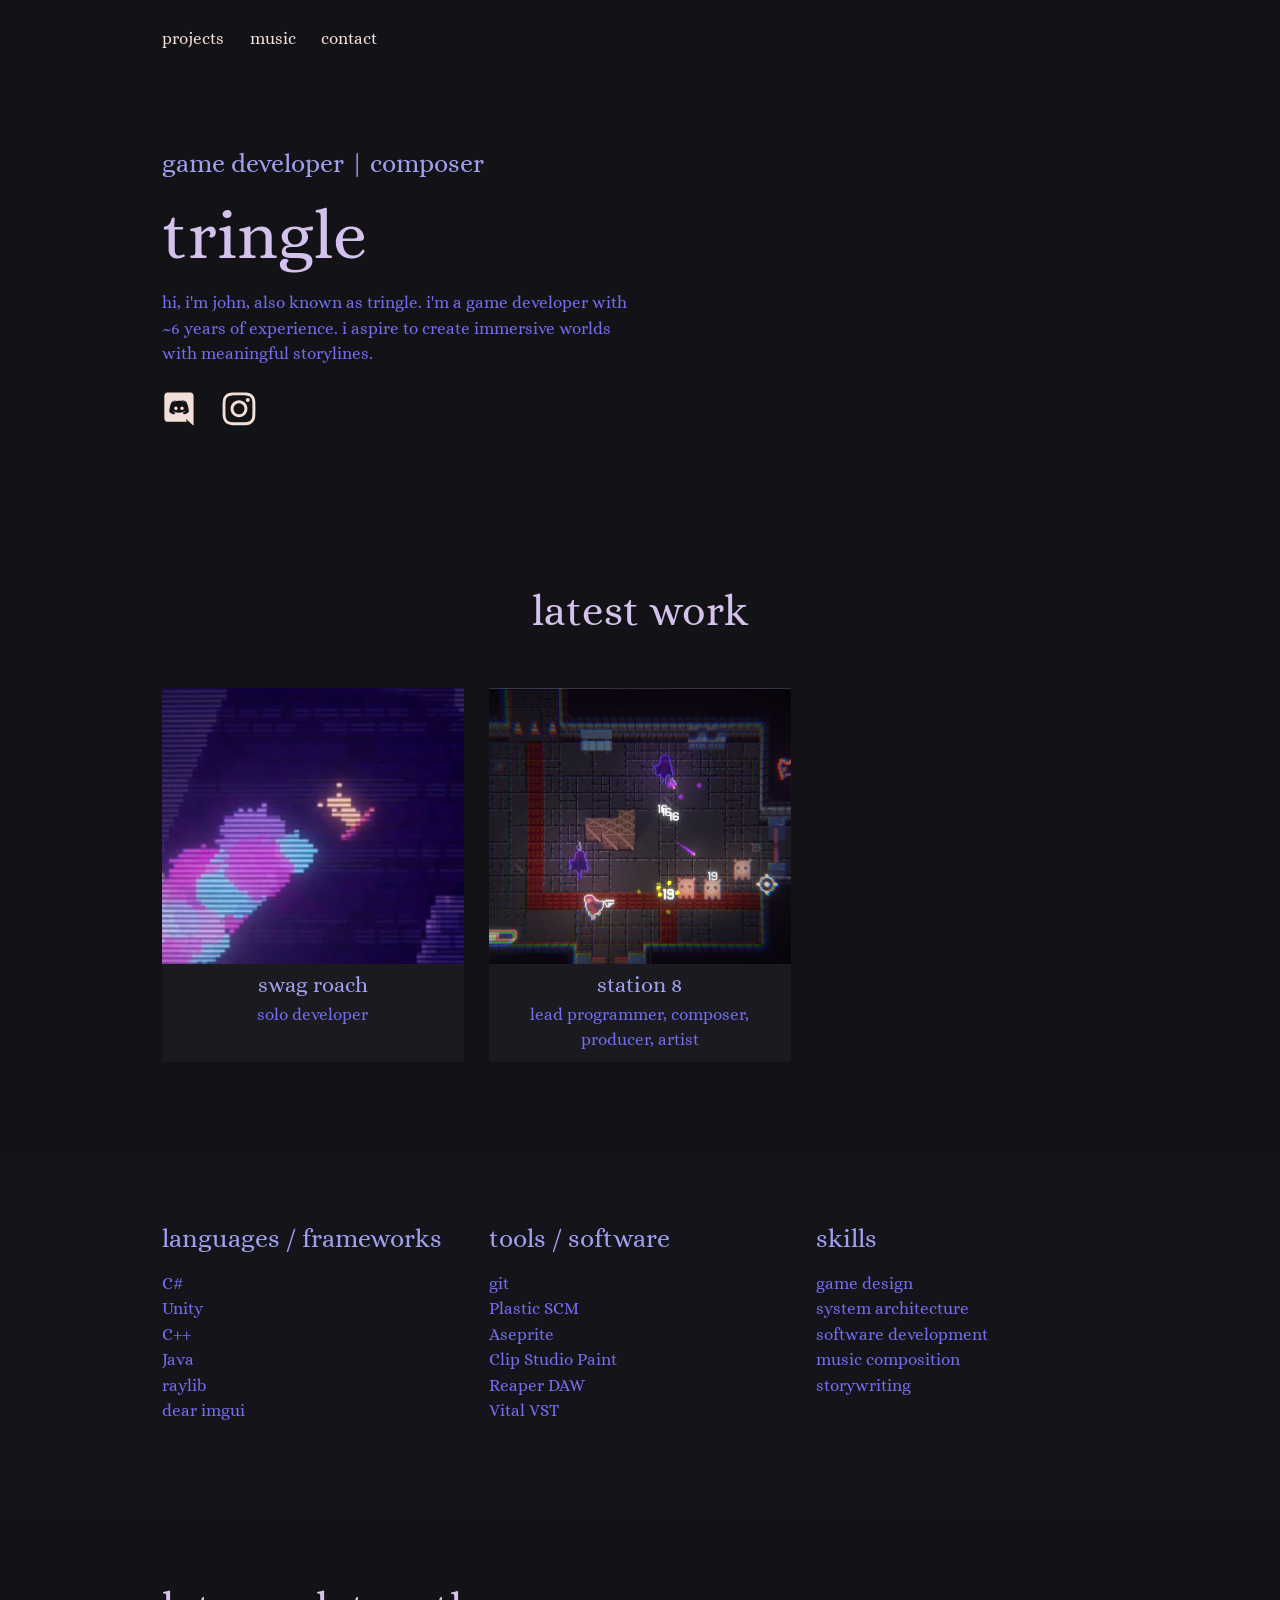
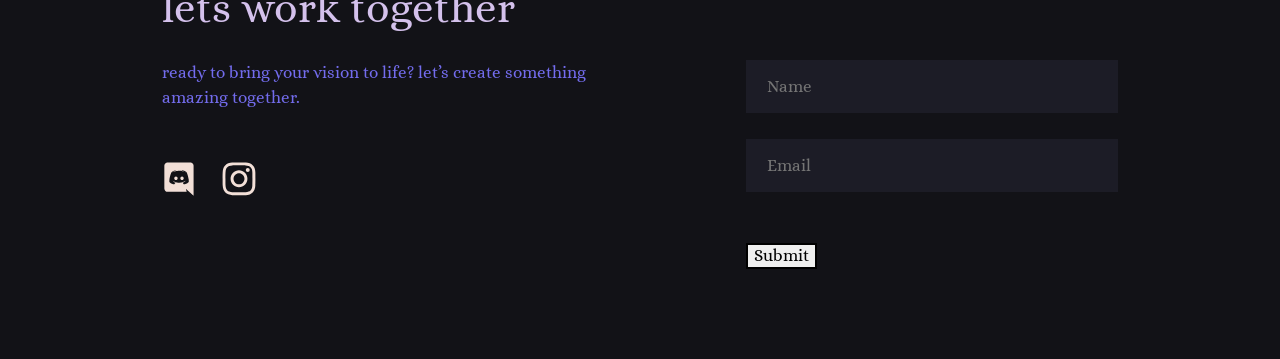
==== commit 57a661ac: "wip" ====
--- a/index.html
+++ b/index.html
@@ -1,7 +1,7 @@
-<!DOCTYPE html><html lang="en" data-ws-project="66a39b79-3beb-401d-adb0-0a21591e1f16" data-ws-version="975" data-ws-last-published="2026-09-13T05:21:10.121Z"><head><link rel="stylesheet" type="text/css" href="/assets/static/app_generated_index-6937cd5a.CAPivUrT.css"><meta charSet="UTF-8"/><meta name="viewport" content="width=device-width,initial-scale=1"/><link rel="icon" href="/assets/logo_r1qaJQiri6sK3rPyq-Sar.svg"/><link rel="preload" href="/assets/Alice-Regular_XMNaoUV7Vbv5OWOt-AKFd.ttf" as="font" crossorigin="anonymous"/><meta property="og:url" content="https://url/"/><meta property="og:title" content="Visual Designer"/><meta property="og:type" content="website"/><meta property="og:site_name" content="Visual Designer"/><meta name="description" content="Visual designer that will create a strong, memorable brand with a custom design that brings your vision to life and engages your audience."/><meta property="og:description" content="Visual designer that will create a strong, memorable brand with a custom design that brings your vision to life and engages your audience."/><meta property="og:image" content="/assets/visual-designer-cover_yMVn9wGLHxdLBHmc3ZgVs.png"/><meta property="twitter:card" content="summary_large_image"/><title>Visual Designer</title><script type="application/ld+json">{
+<!DOCTYPE html><html lang="en" data-ws-project="66a39b79-3beb-401d-adb0-0a21591e1f16" data-ws-version="1285" data-ws-last-published="2026-09-13T20:37:10.980Z"><head><link rel="stylesheet" type="text/css" href="/assets/static/app_generated_index-6937cd5a.DGYbYyuu.css"><meta charSet="UTF-8"/><meta name="viewport" content="width=device-width,initial-scale=1"/><link rel="icon" href="/assets/eyesonme_ChvdBNwp65qBAzmsVITr-.png"/><link rel="preload" href="/assets/Alice-Regular_XMNaoUV7Vbv5OWOt-AKFd.ttf" as="font" crossorigin="anonymous"/><meta property="og:url" content="https://url/"/><meta property="og:title" content="tringle&#x27;s portfolio"/><meta property="og:type" content="website"/><meta property="og:site_name" content="tringle&#x27;s portfolio"/><title>tringle&#x27;s portfolio</title><script type="application/ld+json">{
   "@context": "https://schema.org",
   "@type": "WebSite",
-  "name": "Visual Designer"
+  "name": "tringle's portfolio"
 }</script></head><body class="w-body c74765 c181tpuq"><div class="w-box"><div style="display:contents"><div style="display:contents"><div class="w-html-embed"><style>
   /* Remove preset margins on paragraphs. Margins on other elements, such as headings, are moved via Tokens. */
   p {
@@ -11,7 +11,7 @@
   * {
     scroll-behavior: smooth;
   }
-</style></div><nav class="w-box c1357293 c9jnjeu c5tmc3l c1ldum37 czr2pxy c155uc7w cry9bxc c1lxiyww ca4qjwu c1cdc69r c18v2pa2 c1qyy4dh cup9vyi c1n5d942"><div class="w-box cry9bxc c1lxiyww c1qyy4dh c1wt8a7g c10zkoym ct8c5y2"><a class="w-link cp7x9i1 cld4m44 c135vpv5 c1e9wxra c1c9nyn co9inq6 c18nx7en c13zjl4p c1fhiulb cl60rel czukzo6 c1f2c285" href="#">projects</a><a class="w-link cp7x9i1 cld4m44 c135vpv5 c1e9wxra c1c9nyn co9inq6 c18nx7en c13zjl4p c1fhiulb cl60rel czukzo6 c1f2c285" href="/#work">music<br/></a><a class="w-link cp7x9i1 cld4m44 c135vpv5 c1e9wxra c1c9nyn co9inq6 c18nx7en c13zjl4p c1fhiulb cl60rel czukzo6 c1f2c285" href="/#contact">contact</a></div></nav></div></div><main class="w-box"><section data-ws-tag="section" class="w-box c33xfh3 c1mzb2kd cuj80l1"><div class="w-box c1357293 c9jnjeu c5tmc3l c1ldum37 czr2pxy c155uc7w copqmak c1lxiyww c10zkoym ct8c5y2 c1f64byh c1qyy4dh ct02u4h c14zrzu7 c9ril27 cuj80l1"><div class="w-box cry9bxc c1lfjoq7 c16xs6ny c1wt8a7g c10zkoym ct8c5y2 c1fhkm63 clv8gve"><div class="w-box cry9bxc c1lfjoq7 c162wrvg c1sldgd7 c16xs6ny c1wt8a7g"><div class="w-text c32myit cwrra4i czt9u4x cn12ej2 c1fsvple">game developer | composer</div><h1 class="w-heading c1y0dpgn c10r87ok cn12ej2 c32myit cwrra4i c12y6bqh c74765">tringle<br/></h1><p class="w-paragraph c1bd9ep2"><span class="w-text c74765">hi, i&#x27;m john, also known as tringle. i&#x27;m a game developer with ~6 years of experience. i aspire to create immersive worlds with meaningful storylines.</span></p></div><div class="w-box"><div class="w-box cry9bxc c1qyy4dh c1wt8a7g c1z0l37u c1ml0hr7"><a aria-label="Discord" href="https://discord.com/users/673922310616514581" class="w-link cp7x9i1 csru8nn c180fws7 c1e9wxra c1c9nyn co9inq6 c18nx7en c13zjl4p c1g1x4wk c1xty5yn cl60rel czukzo6 c1f2c285"><div class="w-html-embed"><svg width="100%" height="100%" viewBox="0 0 26 29" fill="none" xmlns="http://www.w3.org/2000/svg">
+</style></div><nav class="w-box c1357293 c9jnjeu c5tmc3l c1ldum37 czr2pxy c155uc7w cry9bxc c1lxiyww ca4qjwu c1cdc69r c18v2pa2 c1qyy4dh cup9vyi c1n5d942"><div class="w-box cry9bxc c1lxiyww c1qyy4dh c1wt8a7g c10zkoym ct8c5y2"><a class="w-link cp7x9i1 cld4m44 c135vpv5 c1e9wxra c1c9nyn co9inq6 c18nx7en c13zjl4p c1fhiulb cl60rel czukzo6 c1f2c285" href="#">projects</a><a class="w-link cp7x9i1 cld4m44 c135vpv5 c1e9wxra c1c9nyn co9inq6 c18nx7en c13zjl4p c1fhiulb cl60rel czukzo6 c1f2c285" href="/#work">music<br/></a><a class="w-link cp7x9i1 cld4m44 c135vpv5 c1e9wxra c1c9nyn co9inq6 c18nx7en c13zjl4p c1fhiulb cl60rel czukzo6 c1f2c285" href="/#contact">contact</a></div></nav></div></div><main class="w-box"><section data-ws-tag="section" class="w-box c33xfh3 c1mzb2kd cuj80l1"><div class="w-box c1357293 c9jnjeu c5tmc3l c1ldum37 czr2pxy c155uc7w copqmak c1lxiyww c10zkoym ct8c5y2 c1f64byh c1qyy4dh ct02u4h c14zrzu7 c9ril27 cuj80l1"><div class="w-box cry9bxc c1lfjoq7 c16xs6ny c1wt8a7g c10zkoym ct8c5y2 c1fhkm63 clv8gve"><div class="w-box cry9bxc c1lfjoq7 c162wrvg c1sldgd7 c16xs6ny c1wt8a7g"><div class="w-text cn12ej2 czt9u4x c1fsvple c6k8nt0 cl4bapb c1vqi54u crvhjls">game developer | composer</div><h1 class="w-heading c1y0dpgn c10r87ok cn12ej2 c32myit c1cn3fw9 c12y6bqh c74765 c1x4o3yc">tringle<br/></h1><p class="w-paragraph c1bd9ep2"><span class="w-text c74765 c1fo9lv5 cl4bapb">hi, i&#x27;m john, also known as tringle. i&#x27;m a game developer with ~6 years of experience. i aspire to create immersive worlds with meaningful storylines.</span></p></div><div class="w-box"><div class="w-box cry9bxc c1qyy4dh c1wt8a7g c1z0l37u c1ml0hr7"><a aria-label="Discord" href="https://discord.com/users/673922310616514581" class="w-link cp7x9i1 csru8nn c180fws7 c1e9wxra c1c9nyn co9inq6 c18nx7en c13zjl4p c1g1x4wk c1xty5yn cl60rel czukzo6 c1f2c285"><div class="w-html-embed"><svg width="100%" height="100%" viewBox="0 0 26 29" fill="none" xmlns="http://www.w3.org/2000/svg">
 <path d="M10.3895 12.2844C9.57651 12.2844 8.93601 12.9969 8.93601 13.8669C8.93601 14.7339 9.59151 15.4494 10.3895 15.4494C11.201 15.4494 11.8415 14.7339 11.8415 13.8669C11.858 12.9954 11.201 12.2844 10.3895 12.2844ZM15.5915 12.2844C14.7785 12.2844 14.138 12.9969 14.138 13.8669C14.138 14.7339 14.7935 15.4494 15.5915 15.4494C16.403 15.4494 17.0435 14.7339 17.0435 13.8669C17.042 12.9954 16.403 12.2844 15.5915 12.2844Z" fill="currentColor"></path>
 <path d="M22.517 0.327881H3.42051C3.036 0.328865 2.65545 0.405574 2.30058 0.553629C1.94572 0.701684 1.62349 0.918186 1.35229 1.19077C1.0811 1.46336 0.866253 1.78669 0.720018 2.14231C0.573782 2.49793 0.499023 2.87887 0.50001 3.26338V22.5294C0.50001 24.1539 1.81101 25.4649 3.42051 25.4649H19.58L18.8225 22.8264L20.648 24.5229L22.3715 26.1189L25.4375 28.8279V3.26338C25.4385 2.87887 25.3637 2.49793 25.2175 2.14231C25.0713 1.78669 24.8564 1.46336 24.5852 1.19077C24.314 0.918186 23.9918 0.701684 23.6369 0.553629C23.2821 0.405574 22.9015 0.328865 22.517 0.327881ZM17.015 18.9384C17.015 18.9384 16.502 18.3264 16.076 17.7819C17.942 17.2539 18.6545 16.0869 18.6545 16.0869C18.0695 16.4709 17.5145 16.7439 17.015 16.9299C15.1965 17.6909 13.194 17.8986 11.258 17.5269C10.5427 17.3864 9.84173 17.1805 9.16401 16.9119C8.80658 16.7761 8.45922 16.6152 8.12451 16.4304C8.08101 16.3989 8.03901 16.3869 7.99701 16.3584C7.97454 16.3477 7.9546 16.3324 7.93851 16.3134C7.68201 16.1724 7.53951 16.0734 7.53951 16.0734C7.53951 16.0734 8.22351 17.2134 10.034 17.7549C9.60651 18.2949 9.07851 18.9384 9.07851 18.9384C5.93001 18.8379 4.73451 16.7724 4.73451 16.7724C4.73451 12.1839 6.78651 8.46538 6.78651 8.46538C8.83851 6.92488 10.79 6.96838 10.79 6.96838L10.9325 7.13938C8.36751 7.88188 7.18401 9.00688 7.18401 9.00688C7.18401 9.00688 7.49901 8.83588 8.02551 8.59438C9.54951 7.92538 10.76 7.73938 11.2595 7.69588C11.345 7.68238 11.417 7.66738 11.5025 7.66738C13.9733 7.33441 16.4857 7.80398 18.6695 9.00688C18.6695 9.00688 17.543 7.93888 15.1205 7.19788L15.32 6.96988C15.32 6.96988 17.273 6.92638 19.3235 8.46688C19.3235 8.46688 21.3755 12.1854 21.3755 16.7739C21.3755 16.7739 20.165 18.8379 17.015 18.9384Z" fill="currentColor"></path>
 </svg>
@@ -20,7 +20,7 @@
 <path d="M21.2091 8.25545C22.1021 8.25545 22.8261 7.53149 22.8261 6.63845C22.8261 5.7454 22.1021 5.02145 21.2091 5.02145C20.316 5.02145 19.5921 5.7454 19.5921 6.63845C19.5921 7.53149 20.316 8.25545 21.2091 8.25545Z" fill="currentColor"></path>
 <path d="M26.7996 4.99445C26.4523 4.09772 25.9216 3.28337 25.2416 2.60354C24.5615 1.9237 23.7469 1.39336 22.8501 1.04645C21.8006 0.652485 20.6918 0.439461 19.5711 0.416449C18.1266 0.353449 17.6691 0.335449 14.0061 0.335449C10.3431 0.335449 9.87355 0.335449 8.44105 0.416449C7.32114 0.438284 6.21319 0.651351 5.16505 1.04645C4.26796 1.39295 3.4532 1.92315 2.77305 2.60304C2.09291 3.28293 1.56239 4.09749 1.21555 4.99445C0.821509 6.04387 0.608974 7.1527 0.587052 8.27345C0.522552 9.71645 0.503052 10.1739 0.503052 13.8385C0.503052 17.5014 0.503052 17.968 0.587052 19.4035C0.609552 20.5254 0.821052 21.6325 1.21555 22.684C1.56337 23.5806 2.0944 24.3948 2.77471 25.0746C3.45502 25.7544 4.26965 26.2848 5.16655 26.6319C6.2127 27.0417 7.32111 27.27 8.44405 27.3069C9.88855 27.3699 10.3461 27.3895 14.0091 27.3895C17.6721 27.3895 18.1416 27.3895 19.5741 27.3069C20.6947 27.2842 21.8034 27.0717 22.8531 26.6785C23.7497 26.3307 24.564 25.7999 25.244 25.1199C25.924 24.4399 26.4548 23.6256 26.8026 22.729C27.1971 21.679 27.4086 20.572 27.4311 19.45C27.4956 18.007 27.5151 17.5494 27.5151 13.885C27.5151 10.2204 27.5151 9.75545 27.4311 8.31995C27.4136 7.18336 27.2 6.05832 26.7996 4.99445ZM24.9726 19.2924C24.9629 20.1569 24.8051 21.0133 24.5061 21.8244C24.2808 22.4078 23.9359 22.9375 23.4937 23.3795C23.0514 23.8215 22.5215 24.166 21.9381 24.3909C21.1359 24.6886 20.2886 24.8464 19.4331 24.8575C18.0081 24.9235 17.6061 24.94 13.9521 24.94C10.2951 24.94 9.92155 24.94 8.46955 24.8575C7.61444 24.847 6.76754 24.6892 5.96605 24.3909C5.38058 24.1674 4.84855 23.8235 4.40439 23.3814C3.96022 22.9393 3.6138 22.4089 3.38755 21.8244C3.09272 21.022 2.93502 20.1757 2.92105 19.3209C2.85655 17.896 2.84155 17.494 2.84155 13.84C2.84155 10.1845 2.84155 9.81095 2.92105 8.35745C2.93075 7.49348 3.08853 6.63758 3.38755 5.82695C3.84505 4.64345 4.78255 3.71195 5.96605 3.25895C6.76794 2.96216 7.61459 2.80439 8.46955 2.79245C9.89605 2.72795 10.2966 2.70995 13.9521 2.70995C17.6076 2.70995 17.9826 2.70995 19.4331 2.79245C20.2887 2.80274 21.1361 2.96056 21.9381 3.25895C22.5214 3.48436 23.0513 3.82925 23.4935 4.27149C23.9358 4.71374 24.2806 5.24356 24.5061 5.82695C24.8009 6.62937 24.9586 7.47569 24.9726 8.33045C25.0371 9.75695 25.0536 10.1574 25.0536 13.813C25.0536 17.4669 25.0536 17.86 24.9891 19.294H24.9726V19.2924Z" fill="currentColor"></path>
 </svg>
-</div></a></div></div></div></div></section><section id="work" class="w-box c33xfh3 c1mzb2kd cuj80l1"><div class="w-box c1357293 c9jnjeu c5tmc3l c1ldum37 czr2pxy c155uc7w cry9bxc c1lfjoq7 ca4qjwu c1cdc69r"><h2 class="w-heading c1dxq9cf c10r87ok c32myit cwrra4i cn12ej2 c12y6bqh c1qom380">Latest work</h2><div data-ani-children="true" data-ani="fade" class="w-box copqmak c10zkoym ct8c5y2 cqlaijg"><div class="w-box cry9bxc c1lfjoq7 c18v2pa2 c1z0l37u c1ml0hr7 c16xs6ny cuj80l1 cid3fxx"><div class="w-box"><img class="w-image" alt="Book and plant" width="790" height="661" sizes="100vw" srcSet="/assets/Image_(3)_8iS0qHBvoCFhSMyB3Ycct.png 16w, /assets/Image_(3)_8iS0qHBvoCFhSMyB3Ycct.png 32w, /assets/Image_(3)_8iS0qHBvoCFhSMyB3Ycct.png 48w, /assets/Image_(3)_8iS0qHBvoCFhSMyB3Ycct.png 64w, /assets/Image_(3)_8iS0qHBvoCFhSMyB3Ycct.png 96w, /assets/Image_(3)_8iS0qHBvoCFhSMyB3Ycct.png 128w, /assets/Image_(3)_8iS0qHBvoCFhSMyB3Ycct.png 256w, /assets/Image_(3)_8iS0qHBvoCFhSMyB3Ycct.png 384w, /assets/Image_(3)_8iS0qHBvoCFhSMyB3Ycct.png 640w, /assets/Image_(3)_8iS0qHBvoCFhSMyB3Ycct.png 750w, /assets/Image_(3)_8iS0qHBvoCFhSMyB3Ycct.png 828w, /assets/Image_(3)_8iS0qHBvoCFhSMyB3Ycct.png 1080w, /assets/Image_(3)_8iS0qHBvoCFhSMyB3Ycct.png 1200w, /assets/Image_(3)_8iS0qHBvoCFhSMyB3Ycct.png 1920w" src="/assets/Image_(3)_8iS0qHBvoCFhSMyB3Ycct.png" decoding="async" loading="lazy"/></div><div class="w-box cry9bxc c1lfjoq7 c1md20bl c1e892th"><h3 class="w-heading c160atll cn12ej2 c32myit cwrra4i c37u0mb">Product Design</h3><p class="w-paragraph">UI, Art direction</p></div></div><div class="w-box cry9bxc c1lfjoq7 c18v2pa2 c1z0l37u c1ml0hr7 c16xs6ny cuj80l1 cid3fxx"><div class="w-box"><img class="w-image" alt="Product packaging" width="790" height="661" sizes="100vw" srcSet="/assets/Image_(4)_9jKr66lkrmPoSE0PNTG99.png 16w, /assets/Image_(4)_9jKr66lkrmPoSE0PNTG99.png 32w, /assets/Image_(4)_9jKr66lkrmPoSE0PNTG99.png 48w, /assets/Image_(4)_9jKr66lkrmPoSE0PNTG99.png 64w, /assets/Image_(4)_9jKr66lkrmPoSE0PNTG99.png 96w, /assets/Image_(4)_9jKr66lkrmPoSE0PNTG99.png 128w, /assets/Image_(4)_9jKr66lkrmPoSE0PNTG99.png 256w, /assets/Image_(4)_9jKr66lkrmPoSE0PNTG99.png 384w, /assets/Image_(4)_9jKr66lkrmPoSE0PNTG99.png 640w, /assets/Image_(4)_9jKr66lkrmPoSE0PNTG99.png 750w, /assets/Image_(4)_9jKr66lkrmPoSE0PNTG99.png 828w, /assets/Image_(4)_9jKr66lkrmPoSE0PNTG99.png 1080w, /assets/Image_(4)_9jKr66lkrmPoSE0PNTG99.png 1200w, /assets/Image_(4)_9jKr66lkrmPoSE0PNTG99.png 1920w" src="/assets/Image_(4)_9jKr66lkrmPoSE0PNTG99.png" decoding="async" loading="lazy"/></div><div class="w-box cry9bxc c1lfjoq7 c1md20bl c1e892th"><h3 class="w-heading c160atll cn12ej2 c32myit cwrra4i c37u0mb">Product Design</h3><p class="w-paragraph">UI, Art direction</p></div></div><div class="w-box cry9bxc c1lfjoq7 c18v2pa2 c1z0l37u c1ml0hr7 c16xs6ny cuj80l1 cid3fxx"><div class="w-box"><img class="w-image" alt="Book" width="790" height="661" sizes="100vw" srcSet="/assets/Image_(5)_0qF0G45fgX-EVyOCWyHUU.png 16w, /assets/Image_(5)_0qF0G45fgX-EVyOCWyHUU.png 32w, /assets/Image_(5)_0qF0G45fgX-EVyOCWyHUU.png 48w, /assets/Image_(5)_0qF0G45fgX-EVyOCWyHUU.png 64w, /assets/Image_(5)_0qF0G45fgX-EVyOCWyHUU.png 96w, /assets/Image_(5)_0qF0G45fgX-EVyOCWyHUU.png 128w, /assets/Image_(5)_0qF0G45fgX-EVyOCWyHUU.png 256w, /assets/Image_(5)_0qF0G45fgX-EVyOCWyHUU.png 384w, /assets/Image_(5)_0qF0G45fgX-EVyOCWyHUU.png 640w, /assets/Image_(5)_0qF0G45fgX-EVyOCWyHUU.png 750w, /assets/Image_(5)_0qF0G45fgX-EVyOCWyHUU.png 828w, /assets/Image_(5)_0qF0G45fgX-EVyOCWyHUU.png 1080w, /assets/Image_(5)_0qF0G45fgX-EVyOCWyHUU.png 1200w, /assets/Image_(5)_0qF0G45fgX-EVyOCWyHUU.png 1920w" src="/assets/Image_(5)_0qF0G45fgX-EVyOCWyHUU.png" decoding="async" loading="lazy"/></div><div class="w-box cry9bxc c1lfjoq7 c1md20bl c1e892th"><h3 class="w-heading c160atll cn12ej2 c32myit cwrra4i c37u0mb">Product Design</h3><p class="w-paragraph">UI, Art direction</p></div></div><div class="w-box cry9bxc c1lfjoq7 c18v2pa2 c1z0l37u c1ml0hr7 c16xs6ny cuj80l1 cid3fxx"><div class="w-box"><img class="w-image" alt="Book standing" width="790" height="661" sizes="100vw" srcSet="/assets/Image_(6)_egwwOX6dRFKKJbrT0lOAO.png 16w, /assets/Image_(6)_egwwOX6dRFKKJbrT0lOAO.png 32w, /assets/Image_(6)_egwwOX6dRFKKJbrT0lOAO.png 48w, /assets/Image_(6)_egwwOX6dRFKKJbrT0lOAO.png 64w, /assets/Image_(6)_egwwOX6dRFKKJbrT0lOAO.png 96w, /assets/Image_(6)_egwwOX6dRFKKJbrT0lOAO.png 128w, /assets/Image_(6)_egwwOX6dRFKKJbrT0lOAO.png 256w, /assets/Image_(6)_egwwOX6dRFKKJbrT0lOAO.png 384w, /assets/Image_(6)_egwwOX6dRFKKJbrT0lOAO.png 640w, /assets/Image_(6)_egwwOX6dRFKKJbrT0lOAO.png 750w, /assets/Image_(6)_egwwOX6dRFKKJbrT0lOAO.png 828w, /assets/Image_(6)_egwwOX6dRFKKJbrT0lOAO.png 1080w, /assets/Image_(6)_egwwOX6dRFKKJbrT0lOAO.png 1200w, /assets/Image_(6)_egwwOX6dRFKKJbrT0lOAO.png 1920w" src="/assets/Image_(6)_egwwOX6dRFKKJbrT0lOAO.png" decoding="async" loading="lazy"/></div><div class="w-box cry9bxc c1lfjoq7 c1md20bl c1e892th"><h3 class="w-heading c160atll cn12ej2 c32myit cwrra4i c37u0mb">Product Design</h3><p class="w-paragraph">UI, Art direction</p></div></div><div class="w-box cry9bxc c1lfjoq7 c18v2pa2 c1z0l37u c1ml0hr7 c16xs6ny cuj80l1 cid3fxx"><div class="w-box"><img class="w-image" alt="Book open" width="790" height="661" sizes="100vw" srcSet="/assets/Image_(7)_7LuhvcD1uKhhxKFIMTYqz.png 16w, /assets/Image_(7)_7LuhvcD1uKhhxKFIMTYqz.png 32w, /assets/Image_(7)_7LuhvcD1uKhhxKFIMTYqz.png 48w, /assets/Image_(7)_7LuhvcD1uKhhxKFIMTYqz.png 64w, /assets/Image_(7)_7LuhvcD1uKhhxKFIMTYqz.png 96w, /assets/Image_(7)_7LuhvcD1uKhhxKFIMTYqz.png 128w, /assets/Image_(7)_7LuhvcD1uKhhxKFIMTYqz.png 256w, /assets/Image_(7)_7LuhvcD1uKhhxKFIMTYqz.png 384w, /assets/Image_(7)_7LuhvcD1uKhhxKFIMTYqz.png 640w, /assets/Image_(7)_7LuhvcD1uKhhxKFIMTYqz.png 750w, /assets/Image_(7)_7LuhvcD1uKhhxKFIMTYqz.png 828w, /assets/Image_(7)_7LuhvcD1uKhhxKFIMTYqz.png 1080w, /assets/Image_(7)_7LuhvcD1uKhhxKFIMTYqz.png 1200w, /assets/Image_(7)_7LuhvcD1uKhhxKFIMTYqz.png 1920w" src="/assets/Image_(7)_7LuhvcD1uKhhxKFIMTYqz.png" decoding="async" loading="lazy"/></div><div class="w-box cry9bxc c1lfjoq7 c1md20bl c1e892th"><h3 class="w-heading c160atll cn12ej2 c32myit cwrra4i c37u0mb">Product Design</h3><p class="w-paragraph">UI, Art direction</p></div></div><div class="w-box cry9bxc c1lfjoq7 c18v2pa2 c1z0l37u c1ml0hr7 c16xs6ny cuj80l1 cid3fxx"><div class="w-box"><img class="w-image" alt="Books stacked" width="790" height="661" sizes="100vw" srcSet="/assets/Image_(8)_39TSj3bE4y214oDDnDB1r.png 16w, /assets/Image_(8)_39TSj3bE4y214oDDnDB1r.png 32w, /assets/Image_(8)_39TSj3bE4y214oDDnDB1r.png 48w, /assets/Image_(8)_39TSj3bE4y214oDDnDB1r.png 64w, /assets/Image_(8)_39TSj3bE4y214oDDnDB1r.png 96w, /assets/Image_(8)_39TSj3bE4y214oDDnDB1r.png 128w, /assets/Image_(8)_39TSj3bE4y214oDDnDB1r.png 256w, /assets/Image_(8)_39TSj3bE4y214oDDnDB1r.png 384w, /assets/Image_(8)_39TSj3bE4y214oDDnDB1r.png 640w, /assets/Image_(8)_39TSj3bE4y214oDDnDB1r.png 750w, /assets/Image_(8)_39TSj3bE4y214oDDnDB1r.png 828w, /assets/Image_(8)_39TSj3bE4y214oDDnDB1r.png 1080w, /assets/Image_(8)_39TSj3bE4y214oDDnDB1r.png 1200w, /assets/Image_(8)_39TSj3bE4y214oDDnDB1r.png 1920w" src="/assets/Image_(8)_39TSj3bE4y214oDDnDB1r.png" decoding="async" loading="lazy"/></div><div class="w-box cry9bxc c1lfjoq7 c1md20bl c1e892th"><h3 class="w-heading c160atll cn12ej2 c32myit cwrra4i c37u0mb">Product Design</h3><p class="w-paragraph">UI, Art direction</p></div></div></div></div></section><section id="services" class="w-box c33xfh3 c1mzb2kd cuj80l1 c2jmnbm"><div class="w-box c1357293 c9jnjeu c5tmc3l c1ldum37 czr2pxy c155uc7w copqmak c1lxiyww c10zkoym ct8c5y2 cqlaijg c16xs6ny ct02u4h c14zrzu7 c9ril27"><div class="w-box cry9bxc c1lfjoq7 c16xs6ny c1wt8a7g ct6oyfc c1tfofo9 c1fhkm63 clv8gve"><div class="w-text c32myit cwrra4i czt9u4x cn12ej2 c1fsvple">languages / frameworks</div><p class="w-paragraph"><span class="w-text c74765 c6k8nt0">C#<br/>Unity<br/>C++<br/>Java<br/>raylib<br/>dear imgui<br/></span></p></div><div class="w-box cry9bxc c1lfjoq7 c16xs6ny c1wt8a7g ct6oyfc c1tfofo9 c1fhkm63 clv8gve"><div class="w-text c32myit cwrra4i czt9u4x cn12ej2 c1fsvple">tools / software</div><p class="w-paragraph"><span class="w-text c74765 c6k8nt0">git<br/>Plastic SCM<br/>Aseprite<br/>Clip Studio Paint<br/>Reaper DAW<br/>Vital VST</span></p></div><div class="w-box cry9bxc c1lfjoq7 c16xs6ny c1wt8a7g ct6oyfc c1tfofo9 c1fhkm63 clv8gve"><div class="w-text c32myit cwrra4i czt9u4x cn12ej2 c1fsvple">skills</div><p class="w-paragraph"><span class="w-text c74765 c6k8nt0">game design<br/>system architecture<br/>software development<br/>music composition<br/>storywriting</span></p></div></div></section></main><div style="display:contents"><div style="display:contents"><footer id="contact" class="w-box c33xfh3 c1mzb2kd cuj80l1"><div class="w-box c1357293 c9jnjeu c5tmc3l c1ldum37 czr2pxy c155uc7w cry9bxc c1lfjoq7 c10zkoym ct8c5y2"><h2 class="w-heading c1dxq9cf c10r87ok c32myit cwrra4i cn12ej2 c12y6bqh cuj80l1">Lets work together</h2><div class="w-box copqmak c10zkoym ct8c5y2 c109i5bh"><div class="w-box cry9bxc c1lfjoq7 c1s46o9r cdczzub"><p class="w-paragraph c6oj68y">Ready to bring your vision to life? Let’s create something amazing together.</p><div class="w-box cry9bxc c1qyy4dh c1wt8a7g c1z0l37u c1ml0hr7"><a aria-label="Discord" class="w-link cp7x9i1 csru8nn c180fws7 c1e9wxra c1c9nyn co9inq6 c18nx7en c13zjl4p c1g1x4wk c1xty5yn cl60rel czukzo6 c1f2c285" href="#"><div class="w-html-embed"><svg width="100%" height="100%" viewBox="0 0 26 29" fill="none" xmlns="http://www.w3.org/2000/svg">
+</div></a></div></div></div></div></section><section id="work" class="w-box c33xfh3 c1mzb2kd cuj80l1"><div class="w-box c1357293 c9jnjeu c5tmc3l c1ldum37 czr2pxy c155uc7w cry9bxc c1lfjoq7 ca4qjwu c1cdc69r"><h2 class="w-heading c1dxq9cf c10r87ok c32myit cwrra4i cn12ej2 c12y6bqh c1qom380">Latest work</h2><div data-ani-children="true" data-ani="fade" class="w-box copqmak c10zkoym ct8c5y2 cqlaijg"><a class="w-element cir85gx c1wax6if c135vpv5" href="/projects/swag-roach"><div class="w-box cry9bxc c1lfjoq7 c1wt8a7g cvacgcz cbrgq9n c1qyy4dh cuj80l1 cid3fxx c1ssv92o c2legcg cb3f0p4"><div class="w-box c1fhkm63 clv8gve c9ylysu cauqto8"><img class="w-image ck3af4j cj7lqx6 c1qom380 cauqto8 c1qyy4dh ct02u4h czr2pxy c1bkqfhr c1gxuxwl" alt="" width="356" height="234" sizes="100vw" srcSet="/assets/G4l7HQ_hr3fGRBDwC6rI6c1cshSk.png 16w, /assets/G4l7HQ_hr3fGRBDwC6rI6c1cshSk.png 32w, /assets/G4l7HQ_hr3fGRBDwC6rI6c1cshSk.png 48w, /assets/G4l7HQ_hr3fGRBDwC6rI6c1cshSk.png 64w, /assets/G4l7HQ_hr3fGRBDwC6rI6c1cshSk.png 96w, /assets/G4l7HQ_hr3fGRBDwC6rI6c1cshSk.png 128w, /assets/G4l7HQ_hr3fGRBDwC6rI6c1cshSk.png 256w, /assets/G4l7HQ_hr3fGRBDwC6rI6c1cshSk.png 384w, /assets/G4l7HQ_hr3fGRBDwC6rI6c1cshSk.png 640w, /assets/G4l7HQ_hr3fGRBDwC6rI6c1cshSk.png 750w" src="/assets/G4l7HQ_hr3fGRBDwC6rI6c1cshSk.png" decoding="async" loading="lazy"/></div><div class="w-box cry9bxc c1lfjoq7 ceu66s9 c12ae6v5 ca8ajv c1qyy4dh c1wt8a7g"><h3 class="w-heading cn12ej2 c32myit cwrra4i c37u0mb c1b8h8s3">swag roach</h3><p class="w-paragraph">solo developer</p></div></div></a><a class="w-element cir85gx c1wax6if c135vpv5" href="/projects/swag-roach"><div class="w-box cry9bxc c1lfjoq7 c1wt8a7g cvacgcz cbrgq9n c1qyy4dh cuj80l1 cid3fxx c1ssv92o c2legcg cb3f0p4"><div class="w-box c1fhkm63 clv8gve c9ylysu cauqto8"><img class="w-image ck3af4j cj7lqx6 c1qom380 cauqto8 c1qyy4dh ct02u4h czr2pxy c1bkqfhr c1gxuxwl" alt="" width="1355" height="758" sizes="100vw" srcSet="/assets/station8_4Uhg_6Reh0licuNToKov4.png 16w, /assets/station8_4Uhg_6Reh0licuNToKov4.png 32w, /assets/station8_4Uhg_6Reh0licuNToKov4.png 48w, /assets/station8_4Uhg_6Reh0licuNToKov4.png 64w, /assets/station8_4Uhg_6Reh0licuNToKov4.png 96w, /assets/station8_4Uhg_6Reh0licuNToKov4.png 128w, /assets/station8_4Uhg_6Reh0licuNToKov4.png 256w, /assets/station8_4Uhg_6Reh0licuNToKov4.png 384w, /assets/station8_4Uhg_6Reh0licuNToKov4.png 640w, /assets/station8_4Uhg_6Reh0licuNToKov4.png 750w, /assets/station8_4Uhg_6Reh0licuNToKov4.png 828w, /assets/station8_4Uhg_6Reh0licuNToKov4.png 1080w, /assets/station8_4Uhg_6Reh0licuNToKov4.png 1200w, /assets/station8_4Uhg_6Reh0licuNToKov4.png 1920w, /assets/station8_4Uhg_6Reh0licuNToKov4.png 2048w, /assets/station8_4Uhg_6Reh0licuNToKov4.png 3840w" src="/assets/station8_4Uhg_6Reh0licuNToKov4.png" decoding="async" loading="lazy"/></div><div class="w-box cry9bxc c1lfjoq7 ceu66s9 c12ae6v5 ca8ajv c1qyy4dh c1wt8a7g"><h3 class="w-heading cn12ej2 c32myit cwrra4i c37u0mb c1b8h8s3">Station 8</h3><p class="w-paragraph c1cxm0k6 c11l10t8 c1qom380">lead programmer, composer, producer, artist</p></div></div></a></div></div></section><section id="services" class="w-box c33xfh3 c1mzb2kd cuj80l1 c2jmnbm"><div class="w-box c1357293 c9jnjeu c5tmc3l c1ldum37 czr2pxy c155uc7w copqmak c1lxiyww c10zkoym ct8c5y2 cqlaijg c16xs6ny ct02u4h c14zrzu7 c9ril27"><div class="w-box cry9bxc c1lfjoq7 c16xs6ny c1wt8a7g ct6oyfc c1tfofo9 c1fhkm63 clv8gve"><div class="w-text cn12ej2 czt9u4x c1fsvple c6k8nt0 cl4bapb c1vqi54u crvhjls">languages / frameworks</div><p class="w-paragraph"><span class="w-text c74765 c6k8nt0">C#<br/>Unity<br/>C++<br/>Java<br/>raylib<br/>dear imgui<br/></span></p></div><div class="w-box cry9bxc c1lfjoq7 c16xs6ny c1wt8a7g ct6oyfc c1tfofo9 c1fhkm63 clv8gve"><div class="w-text cn12ej2 czt9u4x c1fsvple c6k8nt0 cl4bapb c1vqi54u crvhjls">tools / software</div><p class="w-paragraph"><span class="w-text c74765 c6k8nt0">git<br/>Plastic SCM<br/>Aseprite<br/>Clip Studio Paint<br/>Reaper DAW<br/>Vital VST</span></p></div><div class="w-box cry9bxc c1lfjoq7 c16xs6ny c1wt8a7g ct6oyfc c1tfofo9 c1fhkm63 clv8gve"><div class="w-text cn12ej2 czt9u4x c1fsvple c6k8nt0 cl4bapb c1vqi54u crvhjls">skills</div><p class="w-paragraph"><span class="w-text c74765 c6k8nt0">game design<br/>system architecture<br/>software development<br/>music composition<br/>storywriting</span></p></div></div></section></main><div style="display:contents"><div style="display:contents"><footer id="contact" class="w-box c33xfh3 c1mzb2kd cuj80l1"><div class="w-box c1357293 c9jnjeu c5tmc3l c1ldum37 czr2pxy c155uc7w cry9bxc c1lfjoq7 c10zkoym ct8c5y2"><h2 class="w-heading c1dxq9cf c10r87ok c32myit cwrra4i cn12ej2 c12y6bqh cuj80l1">Lets work together</h2><div class="w-box copqmak c10zkoym ct8c5y2 c109i5bh"><div class="w-box cry9bxc c1lfjoq7 c1s46o9r cdczzub"><p class="w-paragraph c6oj68y">Ready to bring your vision to life? Let’s create something amazing together.</p><div class="w-box cry9bxc c1qyy4dh c1wt8a7g c1z0l37u c1ml0hr7"><a aria-label="Discord" class="w-link cp7x9i1 csru8nn c180fws7 c1e9wxra c1c9nyn co9inq6 c18nx7en c13zjl4p c1g1x4wk c1xty5yn cl60rel czukzo6 c1f2c285" href="#"><div class="w-html-embed"><svg width="100%" height="100%" viewBox="0 0 26 29" fill="none" xmlns="http://www.w3.org/2000/svg">
 <path d="M10.3895 12.2844C9.57651 12.2844 8.93601 12.9969 8.93601 13.8669C8.93601 14.7339 9.59151 15.4494 10.3895 15.4494C11.201 15.4494 11.8415 14.7339 11.8415 13.8669C11.858 12.9954 11.201 12.2844 10.3895 12.2844ZM15.5915 12.2844C14.7785 12.2844 14.138 12.9969 14.138 13.8669C14.138 14.7339 14.7935 15.4494 15.5915 15.4494C16.403 15.4494 17.0435 14.7339 17.0435 13.8669C17.042 12.9954 16.403 12.2844 15.5915 12.2844Z" fill="currentColor"></path>
 <path d="M22.517 0.327881H3.42051C3.036 0.328865 2.65545 0.405574 2.30058 0.553629C1.94572 0.701684 1.62349 0.918186 1.35229 1.19077C1.0811 1.46336 0.866253 1.78669 0.720018 2.14231C0.573782 2.49793 0.499023 2.87887 0.50001 3.26338V22.5294C0.50001 24.1539 1.81101 25.4649 3.42051 25.4649H19.58L18.8225 22.8264L20.648 24.5229L22.3715 26.1189L25.4375 28.8279V3.26338C25.4385 2.87887 25.3637 2.49793 25.2175 2.14231C25.0713 1.78669 24.8564 1.46336 24.5852 1.19077C24.314 0.918186 23.9918 0.701684 23.6369 0.553629C23.2821 0.405574 22.9015 0.328865 22.517 0.327881ZM17.015 18.9384C17.015 18.9384 16.502 18.3264 16.076 17.7819C17.942 17.2539 18.6545 16.0869 18.6545 16.0869C18.0695 16.4709 17.5145 16.7439 17.015 16.9299C15.1965 17.6909 13.194 17.8986 11.258 17.5269C10.5427 17.3864 9.84173 17.1805 9.16401 16.9119C8.80658 16.7761 8.45922 16.6152 8.12451 16.4304C8.08101 16.3989 8.03901 16.3869 7.99701 16.3584C7.97454 16.3477 7.9546 16.3324 7.93851 16.3134C7.68201 16.1724 7.53951 16.0734 7.53951 16.0734C7.53951 16.0734 8.22351 17.2134 10.034 17.7549C9.60651 18.2949 9.07851 18.9384 9.07851 18.9384C5.93001 18.8379 4.73451 16.7724 4.73451 16.7724C4.73451 12.1839 6.78651 8.46538 6.78651 8.46538C8.83851 6.92488 10.79 6.96838 10.79 6.96838L10.9325 7.13938C8.36751 7.88188 7.18401 9.00688 7.18401 9.00688C7.18401 9.00688 7.49901 8.83588 8.02551 8.59438C9.54951 7.92538 10.76 7.73938 11.2595 7.69588C11.345 7.68238 11.417 7.66738 11.5025 7.66738C13.9733 7.33441 16.4857 7.80398 18.6695 9.00688C18.6695 9.00688 17.543 7.93888 15.1205 7.19788L15.32 6.96988C15.32 6.96988 17.273 6.92638 19.3235 8.46688C19.3235 8.46688 21.3755 12.1854 21.3755 16.7739C21.3755 16.7739 20.165 18.8379 17.015 18.9384Z" fill="currentColor"></path>
 </svg>
@@ -66,4 +66,4 @@
 @keyframes expandUp{from{height:var(--newHeight)}
 to{height:0}}[data-ani='expand'],[data-ani='expand'][data-state='open'],[data-ani='expand'].in{--newHeight:var(--custom-height,var(--radix-accordion-content-height,var(--radix-collapsible-content-height,100%)));overflow:hidden;opacity:1}[data-ani-children][data-ani='expand']>.in,[data-ani='expand']:where(.in:not([data-state]),[data-state$='open'],[data-state='active']){animation:expandDown var(--ani-duration)var(--ani-easing)}[data-ani-children][data-ani='expand']>.out,[data-ani='expand']:where(.out:not([data-state]),[data-state='closed'],[data-state='inactive']){animation:expandUp var(--ani-duration)var(--ani-easing)}
 @media(prefers-reduced-motion:reduce){[data-ani]:not([data-ani-children]),[data-ani-progress]:not([data-ani-children]),[data-ani-children]>*{opacity:1;transform:none;animation:none;rotate:none;scale:none;translate:none}}
-</style></div></div></div></div></div></div><script id="vike_pageContext" type="application/json">{"_urlRewrite":null,"pageId":"/pages/index","routeParams":{},"data":{"url":"https://url/","system":{"params":{},"search":{},"origin":"https://url","pathname":"/"},"resources":{},"pageMeta":{"title":"Visual Designer","description":"Visual designer that will create a strong, memorable brand with a custom design that brings your vision to life and engages your audience.","excludePageFromSearch":false,"language":"!undefined","socialImageAssetName":"visual-designer-cover_yMVn9wGLHxdLBHmc3ZgVs.png","socialImageUrl":"!undefined","status":"!undefined","redirect":"!undefined","content":"!undefined","custom":[]}}}</script><script id="vike_globalContext" type="application/json">{}</script><script src="/assets/entries/entry-server-routing.CpSKlJO0.js" type="module" async></script><link rel="modulepreload" href="/assets/entries/pages_index.D9Mk79FK.js" as="script" type="text/javascript"><link rel="modulepreload" href="/assets/chunks/chunk-Jkxq4qZr.js" as="script" type="text/javascript"><link rel="modulepreload" href="/assets/chunks/chunk-Cfwa3Atj.js" as="script" type="text/javascript"><link rel="modulepreload" href="/assets/chunks/chunk-Cb-EtqfG.js" as="script" type="text/javascript"><link rel="modulepreload" href="/assets/chunks/chunk-CBcati5t.js" as="script" type="text/javascript"></body></html>+</style></div></div></div></div></div></div><script id="vike_pageContext" type="application/json">{"_urlRewrite":null,"pageId":"/pages/index","routeParams":{},"data":{"url":"https://url/","system":{"params":{},"search":{},"origin":"https://url","pathname":"/"},"resources":{},"pageMeta":{"title":"tringle's portfolio","description":"","excludePageFromSearch":false,"language":"!undefined","socialImageAssetName":"!undefined","socialImageUrl":"!undefined","status":"!undefined","redirect":"!undefined","content":"!undefined","custom":[]}}}</script><script id="vike_globalContext" type="application/json">{}</script><script src="/assets/entries/entry-server-routing.DrRP3naQ.js" type="module" async></script><link rel="modulepreload" href="/assets/entries/pages_index.CyTR2AbO.js" as="script" type="text/javascript"><link rel="modulepreload" href="/assets/chunks/chunk-D5lrrOkR.js" as="script" type="text/javascript"><link rel="modulepreload" href="/assets/chunks/chunk-BdABx0R8.js" as="script" type="text/javascript"></body></html>
--- a/assets/static/app_generated_index-6937cd5a.DGYbYyuu.css
+++ b/assets/static/app_generated_index-6937cd5a.DGYbYyuu.css
@@ -0,0 +1 @@
+@font-face{font-family:Alice;font-style:normal;font-weight:400;font-display:swap;src:url(/assets/Alice-Regular_XMNaoUV7Vbv5OWOt-AKFd.ttf) format("truetype")}@layer presets{:root{display:grid;min-height:100%;grid-template-rows:auto;grid-template-columns:1fr;font-family:Arial,Roboto,sans-serif;font-size:16px;line-height:1.2;white-space:pre-wrap;white-space-collapse:preserve}a.w-element{box-sizing:border-box}body.w-element{box-sizing:border-box;-webkit-font-smoothing:antialiased;-moz-osx-font-smoothing:grayscale;margin:0}div.w-element{box-sizing:border-box}body.w-body{box-sizing:border-box;-webkit-font-smoothing:antialiased;-moz-osx-font-smoothing:grayscale;margin:0}div.w-box{box-sizing:border-box}footer.w-box{box-sizing:border-box}main.w-box{box-sizing:border-box}nav.w-box{box-sizing:border-box}section.w-box{box-sizing:border-box}div.w-html-embed{display:contents;white-space:normal;white-space-collapse:collapse}a.w-link{box-sizing:border-box;display:inline-block}h1.w-heading,h2.w-heading,h3.w-heading{box-sizing:border-box}img.w-image{box-sizing:border-box;max-width:100%;display:block;height:auto}p.w-paragraph,form.w-webhook-form{box-sizing:border-box}input.w-text-input{font-family:inherit;font-size:100%;line-height:1.15;box-sizing:border-box;border-top-style:solid;border-right-style:solid;border-bottom-style:solid;border-left-style:solid;display:block;margin:0}button.w-button{font-family:inherit;font-size:100%;line-height:1.15;box-sizing:border-box;border-top-style:solid;border-right-style:solid;border-bottom-style:solid;border-left-style:solid;text-transform:none;margin:0}div.w-text{box-sizing:border-box;min-height:1em}a.w-rich-text-link{box-sizing:border-box;display:inline-block}code.w-code-text{font-family:ui-monospace,SFMono-Regular,Consolas,Liberation Mono,Menlo,monospace;font-size:1em;box-sizing:border-box;display:block;padding-left:.2em;padding-right:.2em;color:var(--w-code-text-theme-color);background-color:var(--w-code-text-theme-background, rgb(238 238 238 / 1));white-space:pre-wrap;white-space-collapse:preserve}ul.w-list{box-sizing:border-box;margin-top:0;margin-bottom:10px;padding-left:40px}li.w-list-item,span.w-text-1{box-sizing:border-box}blockquote.w-blockquote{margin:0 0 10px;padding:10px 20px;border-left:5px solid rgb(226 226 226 / 1)}hr.w-separator{height:1px;color:inherit;box-sizing:border-box;background-color:gray;border-top-style:none;border-right-style:none;border-left-style:none;border-bottom-style:none}div.w-you-tube{box-sizing:border-box}img.w-preview-image{box-sizing:border-box;max-width:100%;display:block;height:auto}div.w-tabs,div.w-tabs-list{box-sizing:border-box}button.w-tab-trigger{font-family:inherit;font-size:100%;line-height:1.15;box-sizing:border-box;text-transform:none;background-color:transparent;background-image:none;border:0px solid rgb(226 232 240 / 1);margin:0;padding:0}div.w-tab-content{box-sizing:border-box}}@media all{.c74765{font-family:Alice,sans-serif}.c181tpuq{text-transform:lowercase}:root{--font-lineheight-00: .95;--font-lineheight-0: 1.1;--font-lineheight-1: 1.25;--font-lineheight-2: 1.375;--font-lineheight-3: 1.5;--font-lineheight-4: 1.75;--font-lineheight-5: 2;--font-letterspacing-0: -.05em;--font-letterspacing-1: .025em;--font-letterspacing-2: .05em;--font-letterspacing-3: .075em;--font-letterspacing-4: .15em;--font-letterspacing-5: .5em;--font-letterspacing-6: .75em;--font-letterspacing-7: 1em;--font-size-00: .5rem;--font-size-0: .75rem;--font-size-1: 1rem;--font-size-2: 1.1rem;--font-size-3: 1.25rem;--font-size-4: 1.5rem;--font-size-5: 2rem;--font-size-6: 2.5rem;--font-size-7: 3rem;--font-size-8: 3.5rem;--font-size-fluid-0: clamp(.75rem,2vw,1rem);--font-size-fluid-1: clamp(1rem,4vw,1.5rem);--font-size-fluid-2: clamp(1.5rem,6vw,2.5rem);--font-size-fluid-3: clamp(2rem,9vw,3.5rem);--size-000: -.5rem;--size-00: -.25rem;--size-1: .25rem;--size-2: .5rem;--size-3: 1rem;--size-4: 1.25rem;--size-5: 1.5rem;--size-6: 1.75rem;--size-7: 2rem;--size-8: 3rem;--size-9: 4rem;--size-10: 5rem;--size-11: 7.5rem;--size-12: 10rem;--size-13: 15rem;--size-14: 20rem;--size-15: 30rem;--size-px-000: -8px;--size-px-00: -4px;--size-px-1: 4px;--size-px-2: 8px;--size-px-3: 16px;--size-px-4: 20px;--size-px-5: 24px;--size-px-6: 28px;--size-px-7: 32px;--size-px-8: 48px;--size-px-9: 64px;--size-px-10: 80px;--size-px-11: 120px;--size-px-12: 160px;--size-px-13: 240px;--size-px-14: 320px;--size-px-15: 480px;--size-fluid-1: clamp(.5rem,1vw,1rem);--size-fluid-2: clamp(1rem,2vw,1.5rem);--size-fluid-3: clamp(1.5rem,3vw,2rem);--size-fluid-4: clamp(2rem,4vw,3rem);--size-fluid-5: clamp(4rem,5vw,5rem);--size-fluid-6: clamp(5rem,7vw,7.5rem);--size-fluid-7: clamp(7.5rem,10vw,10rem);--size-fluid-8: clamp(10rem,20vw,15rem);--size-fluid-9: clamp(15rem,30vw,20rem);--size-fluid-10: clamp(20rem,40vw,30rem);--size-content-1: 20ch;--size-content-2: 45ch;--size-content-3: 60ch;--size-header-1: 20ch;--size-header-2: 25ch;--size-header-3: 35ch;--size-xxs: 240px;--size-xs: 360px;--size-sm: 480px;--size-md: 768px;--size-lg: 1024px;--size-xl: 1440px;--size-xxl: 1920px;--size-relative-000: -.5ch;--size-relative-00: -.25ch;--size-relative-1: .25ch;--size-relative-2: .5ch;--size-relative-3: 1ch;--size-relative-4: 1.25ch;--size-relative-5: 1.5ch;--size-relative-6: 1.75ch;--size-relative-7: 2ch;--size-relative-8: 3ch;--size-relative-9: 4ch;--size-relative-10: 5ch;--size-relative-11: 7.5ch;--size-relative-12: 10ch;--size-relative-13: 15ch;--size-relative-14: 20ch;--size-relative-15: 30ch;--ease-1: cubic-bezier(.25,0,.5,1);--ease-2: cubic-bezier(.25,0,.4,1);--ease-3: cubic-bezier(.25,0,.3,1);--ease-4: cubic-bezier(.25,0,.2,1);--ease-5: cubic-bezier(.25,0,.1,1);--ease-in-1: cubic-bezier(.25,0,1,1);--ease-in-2: cubic-bezier(.5,0,1,1);--ease-in-3: cubic-bezier(.7,0,1,1);--ease-in-4: cubic-bezier(.9,0,1,1);--ease-in-5: cubic-bezier(1,0,1,1);--ease-out-1: cubic-bezier(0,0,.75,1);--ease-out-2: cubic-bezier(0,0,.5,1);--ease-out-3: cubic-bezier(0,0,.3,1);--ease-out-4: cubic-bezier(0,0,.1,1);--ease-out-5: cubic-bezier(0,0,0,1);--ease-in-out-1: cubic-bezier(.1,0,.9,1);--ease-in-out-2: cubic-bezier(.3,0,.7,1);--ease-in-out-3: cubic-bezier(.5,0,.5,1);--ease-in-out-4: cubic-bezier(.7,0,.3,1);--ease-in-out-5: cubic-bezier(.9,0,.1,1);--ease-elastic-out-1: cubic-bezier(.5,.75,.75,1.25);--ease-elastic-out-2: cubic-bezier(.5,1,.75,1.25);--ease-elastic-out-3: cubic-bezier(.5,1.25,.75,1.25);--ease-elastic-out-4: cubic-bezier(.5,1.5,.75,1.25);--ease-elastic-out-5: cubic-bezier(.5,1.75,.75,1.25);--ease-elastic-in-1: cubic-bezier(.5,-.25,.75,1);--ease-elastic-in-2: cubic-bezier(.5,-.5,.75,1);--ease-elastic-in-3: cubic-bezier(.5,-.75,.75,1);--ease-elastic-in-4: cubic-bezier(.5,-1,.75,1);--ease-elastic-in-5: cubic-bezier(.5,-1.25,.75,1);--ease-elastic-in-out-1: cubic-bezier(.5,-.1,.1,1.5);--ease-elastic-in-out-2: cubic-bezier(.5,-.3,.1,1.5);--ease-elastic-in-out-3: cubic-bezier(.5,-.5,.1,1.5);--ease-elastic-in-out-4: cubic-bezier(.5,-.7,.1,1.5);--ease-elastic-in-out-5: cubic-bezier(.5,-.9,.1,1.5);--ease-step-1: steps(2);--ease-step-2: steps(3);--ease-step-3: steps(4);--ease-step-4: steps(7);--ease-step-5: steps(10);--ease-elastic-1: var(--ease-elastic-out-1);--ease-elastic-2: var(--ease-elastic-out-2);--ease-elastic-3: var(--ease-elastic-out-3);--ease-elastic-4: var(--ease-elastic-out-4);--ease-elastic-5: var(--ease-elastic-out-5);--ease-squish-1: var(--ease-elastic-in-out-1);--ease-squish-2: var(--ease-elastic-in-out-2);--ease-squish-3: var(--ease-elastic-in-out-3);--ease-squish-4: var(--ease-elastic-in-out-4);--ease-squish-5: var(--ease-elastic-in-out-5);--ease-spring-1: linear(0,.006,.025 2.8%,.101 6.1%,.539 18.9%,.721 25.3%,.849 31.5%,.937 38.1%,.968 41.8%,.991 45.7%,1.006 50.1%,1.015 55%,1.017 63.9%,1.001);--ease-spring-2: linear(0,.007,.029 2.2%,.118 4.7%,.625 14.4%,.826 19%,.902,.962,1.008 26.1%,1.041 28.7%,1.064 32.1%,1.07 36%,1.061 40.5%,1.015 53.4%,.999 61.6%,.995 71.2%,1);--ease-spring-3: linear(0,.009,.035 2.1%,.141 4.4%,.723 12.9%,.938 16.7%,1.017,1.077,1.121,1.149 24.3%,1.159,1.163,1.161,1.154 29.9%,1.129 32.8%,1.051 39.6%,1.017 43.1%,.991,.977 51%,.974 53.8%,.975 57.1%,.997 69.8%,1.003 76.9%,1);--ease-spring-4: linear(0,.009,.037 1.7%,.153 3.6%,.776 10.3%,1.001,1.142 16%,1.185,1.209 19%,1.215 19.9% 20.8%,1.199,1.165 25%,1.056 30.3%,1.008 33%,.973,.955 39.2%,.953 41.1%,.957 43.3%,.998 53.3%,1.009 59.1% 63.7%,.998 78.9%,1);--ease-spring-5: linear(0,.01,.04 1.6%,.161 3.3%,.816 9.4%,1.046,1.189 14.4%,1.231,1.254 17%,1.259,1.257 18.6%,1.236,1.194 22.3%,1.057 27%,.999 29.4%,.955 32.1%,.942,.935 34.9%,.933,.939 38.4%,1 47.3%,1.011,1.017 52.6%,1.016 56.4%,1 65.2%,.996 70.2%,1.001 87.2%,1);--ease-bounce-1: linear(0,.004,.016,.035,.063,.098,.141,.191,.25,.316,.391 36.8%,.563,.766,1 58.8%,.946,.908 69.1%,.895,.885,.879,.878,.879,.885,.895,.908 89.7%,.946,1);--ease-bounce-2: linear(0,.004,.016,.035,.063,.098,.141 15.1%,.25,.391,.562,.765,1,.892 45.2%,.849,.815,.788,.769,.757,.753,.757,.769,.788,.815,.85,.892 75.2%,1 80.2%,.973,.954,.943,.939,.943,.954,.973,1);--ease-bounce-3: linear(0,.004,.016,.035,.062,.098,.141 11.4%,.25,.39,.562,.764,1 30.3%,.847 34.8%,.787,.737,.699,.672,.655,.65,.656,.672,.699,.738,.787,.847 61.7%,1 66.2%,.946,.908,.885 74.2%,.879,.878,.879,.885 79.5%,.908,.946,1 87.4%,.981,.968,.96,.957,.96,.968,.981,1);--ease-bounce-4: linear(0,.004,.016 3%,.062,.141,.25,.391,.562 18.2%,1 24.3%,.81,.676 32.3%,.629,.595,.575,.568,.575,.595,.629,.676 48.2%,.811,1 56.2%,.918,.86,.825,.814,.825,.86,.918,1 77.2%,.94 80.6%,.925,.92,.925,.94 87.5%,1 90.9%,.974,.965,.974,1);--ease-bounce-5: linear(0,.004,.016 2.5%,.063,.141,.25 10.1%,.562,1 20.2%,.783,.627,.534 30.9%,.511,.503,.511,.534 38%,.627,.782,1 48.7%,.892,.815,.769 56.3%,.757,.753,.757,.769 61.3%,.815,.892,1 68.8%,.908 72.4%,.885,.878,.885,.908 79.4%,1 83%,.954 85.5%,.943,.939,.943,.954 90.5%,1 93%,.977,.97,.977,1);--layer-1: 1;--layer-2: 2;--layer-3: 3;--layer-4: 4;--layer-5: 5;--layer-important: 2147483647;--shadow-color: 220 3% 15%;--shadow-strength: 1%;--inner-shadow-highlight: inset 0-.5px 0 0#fff,inset 0 .5px 0 0 rgba(0,0,0,.067);--shadow-1: 0 1px 2px -1px hsl(var(--shadow-color)/calc(var(--shadow-strength) + 9%));--shadow-2: 0 3px 5px -2px hsl(var(--shadow-color)/calc(var(--shadow-strength) + 3%)),0 7px 14px -5px hsl(var(--shadow-color)/calc(var(--shadow-strength) + 5%));--shadow-3: 0 -1px 3px 0 hsl(var(--shadow-color)/calc(var(--shadow-strength) + 2%)),0 1px 2px -5px hsl(var(--shadow-color)/calc(var(--shadow-strength) + 2%)),0 2px 5px -5px hsl(var(--shadow-color)/calc(var(--shadow-strength) + 4%)),0 4px 12px -5px hsl(var(--shadow-color)/calc(var(--shadow-strength) + 5%)),0 12px 15px -5px hsl(var(--shadow-color)/calc(var(--shadow-strength) + 7%));--shadow-4: 0 -2px 5px 0 hsl(var(--shadow-color)/calc(var(--shadow-strength) + 2%)),0 1px 1px -2px hsl(var(--shadow-color)/calc(var(--shadow-strength) + 3%)),0 2px 2px -2px hsl(var(--shadow-color)/calc(var(--shadow-strength) + 3%)),0 5px 5px -2px hsl(var(--shadow-color)/calc(var(--shadow-strength) + 4%)),0 9px 9px -2px hsl(var(--shadow-color)/calc(var(--shadow-strength) + 5%)),0 16px 16px -2px hsl(var(--shadow-color)/calc(var(--shadow-strength) + 6%));--shadow-5: 0 -1px 2px 0 hsl(var(--shadow-color)/calc(var(--shadow-strength) + 2%)),0 2px 1px -2px hsl(var(--shadow-color)/calc(var(--shadow-strength) + 3%)),0 5px 5px -2px hsl(var(--shadow-color)/calc(var(--shadow-strength) + 3%)),0 10px 10px -2px hsl(var(--shadow-color)/calc(var(--shadow-strength) + 4%)),0 20px 20px -2px hsl(var(--shadow-color)/calc(var(--shadow-strength) + 5%)),0 40px 40px -2px hsl(var(--shadow-color)/calc(var(--shadow-strength) + 7%));--shadow-6: 0 -1px 2px 0 hsl(var(--shadow-color)/calc(var(--shadow-strength) + 2%)),0 3px 2px -2px hsl(var(--shadow-color)/calc(var(--shadow-strength) + 3%)),0 7px 5px -2px hsl(var(--shadow-color)/calc(var(--shadow-strength) + 3%)),0 12px 10px -2px hsl(var(--shadow-color)/calc(var(--shadow-strength) + 4%)),0 22px 18px -2px hsl(var(--shadow-color)/calc(var(--shadow-strength) + 5%)),0 41px 33px -2px hsl(var(--shadow-color)/calc(var(--shadow-strength) + 6%)),0 100px 80px -2px hsl(var(--shadow-color)/calc(var(--shadow-strength) + 7%));--inner-shadow-0: inset 0 0 0 1px hsl(var(--shadow-color)/calc(var(--shadow-strength) + 9%));--inner-shadow-1: inset 0 1px 2px 0 hsl(var(--shadow-color)/calc(var(--shadow-strength) + 9%)),var(--inner-shadow-highlight);--inner-shadow-2: inset 0 1px 4px 0 hsl(var(--shadow-color)/calc(var(--shadow-strength) + 9%)),var(--inner-shadow-highlight);--inner-shadow-3: inset 0 2px 8px 0 hsl(var(--shadow-color)/calc(var(--shadow-strength) + 9%)),var(--inner-shadow-highlight);--inner-shadow-4: inset 0 2px 14px 0 hsl(var(--shadow-color)/calc(var(--shadow-strength) + 9%)),var(--inner-shadow-highlight);--ratio-square: 1;--ratio-landscape: 4/3;--ratio-portrait: 3/4;--ratio-widescreen: 16/9;--ratio-ultrawide: 18/5;--ratio-golden: 1.618/1;--gray-0: rgb(255 255 255 / 1);--gray-1: unset;--gray-2: unset;--gray-3: rgb(243 243 243 / 1);--gray-4: unset;--gray-5: unset;--gray-6: unset;--gray-7: unset;--gray-8: unset;--gray-9: unset;--gray-10: unset;--gray-11: unset;--gray-12: rgb(45 45 45 / 1);--stone-0: rgb(248 250 251 / 1);--stone-1: rgb(242 244 246 / 1);--stone-2: rgb(235 237 239 / 1);--stone-3: rgb(224 228 229 / 1);--stone-4: rgb(209 214 216 / 1);--stone-5: rgb(177 182 185 / 1);--stone-6: rgb(151 155 157 / 1);--stone-7: rgb(126 130 130 / 1);--stone-8: rgb(102 105 104 / 1);--stone-9: rgb(80 81 79 / 1);--stone-10: rgb(58 58 55 / 1);--stone-11: rgb(37 37 33 / 1);--stone-12: rgb(18 18 16 / 1);--red-0: unset;--red-1: unset;--red-2: unset;--red-3: unset;--red-4: unset;--red-5: unset;--red-6: rgb(255 98 80 / 1);--red-7: unset;--red-8: unset;--red-9: unset;--red-10: unset;--red-11: unset;--red-12: unset;--pink-0: unset;--pink-1: unset;--pink-2: unset;--pink-3: unset;--pink-4: rgb(243 175 168 / 1);--pink-5: unset;--pink-6: unset;--pink-7: unset;--pink-8: unset;--pink-9: unset;--pink-10: unset;--pink-11: unset;--pink-12: unset;--purple-0: rgb(248 240 252 / 1);--purple-1: rgb(243 217 250 / 1);--purple-2: rgb(238 190 250 / 1);--purple-3: rgb(229 153 247 / 1);--purple-4: rgb(218 119 242 / 1);--purple-5: rgb(204 93 232 / 1);--purple-6: rgb(190 75 219 / 1);--purple-7: rgb(174 62 201 / 1);--purple-8: rgb(156 54 181 / 1);--purple-9: rgb(134 46 156 / 1);--purple-10: rgb(112 38 130 / 1);--purple-11: rgb(90 30 105 / 1);--purple-12: rgb(68 23 79 / 1);--violet-0: rgb(243 240 255 / 1);--violet-1: rgb(229 219 255 / 1);--violet-2: rgb(208 191 255 / 1);--violet-3: rgb(177 151 252 / 1);--violet-4: rgb(151 117 250 / 1);--violet-5: rgb(132 94 247 / 1);--violet-6: rgb(121 80 242 / 1);--violet-7: rgb(112 72 232 / 1);--violet-8: rgb(103 65 217 / 1);--violet-9: rgb(95 61 196 / 1);--violet-10: rgb(82 53 171 / 1);--violet-11: rgb(70 45 145 / 1);--violet-12: rgb(58 37 120 / 1);--indigo-0: rgb(237 242 255 / 1);--indigo-1: rgb(219 228 255 / 1);--indigo-2: rgb(186 200 255 / 1);--indigo-3: rgb(145 167 255 / 1);--indigo-4: rgb(116 143 252 / 1);--indigo-5: rgb(92 124 250 / 1);--indigo-6: rgb(76 110 245 / 1);--indigo-7: rgb(66 99 235 / 1);--indigo-8: rgb(59 91 219 / 1);--indigo-9: rgb(54 79 199 / 1);--indigo-10: rgb(47 68 173 / 1);--indigo-11: rgb(40 58 148 / 1);--indigo-12: rgb(33 48 122 / 1);--blue-0: rgb(231 245 255 / 1);--blue-1: rgb(208 235 255 / 1);--blue-2: rgb(165 216 255 / 1);--blue-3: rgb(116 192 252 / 1);--blue-4: rgb(77 171 247 / 1);--blue-5: rgb(51 154 240 / 1);--blue-6: rgb(34 139 230 / 1);--blue-7: rgb(28 126 214 / 1);--blue-8: rgb(25 113 194 / 1);--blue-9: rgb(24 100 171 / 1);--blue-10: rgb(20 85 145 / 1);--blue-11: rgb(17 70 120 / 1);--blue-12: rgb(13 55 94 / 1);--cyan-0: rgb(227 250 252 / 1);--cyan-1: rgb(197 246 250 / 1);--cyan-2: rgb(153 233 242 / 1);--cyan-3: rgb(102 217 232 / 1);--cyan-4: rgb(59 201 219 / 1);--cyan-5: rgb(34 184 207 / 1);--cyan-6: rgb(21 170 191 / 1);--cyan-7: rgb(16 152 173 / 1);--cyan-8: rgb(12 133 153 / 1);--cyan-9: rgb(11 114 133 / 1);--cyan-10: rgb(9 92 107 / 1);--cyan-11: rgb(7 70 82 / 1);--cyan-12: rgb(5 48 56 / 1);--teal-0: rgb(230 252 245 / 1);--teal-1: rgb(195 250 232 / 1);--teal-2: rgb(150 242 215 / 1);--teal-3: rgb(99 230 190 / 1);--teal-4: rgb(56 217 169 / 1);--teal-5: rgb(32 201 151 / 1);--teal-6: rgb(18 184 134 / 1);--teal-7: rgb(12 166 120 / 1);--teal-8: rgb(9 146 104 / 1);--teal-9: rgb(8 127 91 / 1);--teal-10: rgb(6 102 73 / 1);--teal-11: rgb(5 77 55 / 1);--teal-12: rgb(3 51 37 / 1);--green-0: unset;--green-1: unset;--green-2: unset;--green-3: unset;--green-4: unset;--green-5: unset;--green-6: rgb(0 147 121 / 1);--green-7: unset;--green-8: unset;--green-9: unset;--green-10: unset;--green-11: unset;--green-12: unset;--lime-0: rgb(244 252 227 / 1);--lime-1: rgb(233 250 200 / 1);--lime-2: rgb(216 245 162 / 1);--lime-3: rgb(192 235 117 / 1);--lime-4: rgb(169 227 75 / 1);--lime-5: rgb(148 216 45 / 1);--lime-6: rgb(130 201 30 / 1);--lime-7: rgb(116 184 22 / 1);--lime-8: rgb(102 168 15 / 1);--lime-9: rgb(92 148 13 / 1);--lime-10: rgb(76 122 11 / 1);--lime-11: rgb(60 97 9 / 1);--lime-12: rgb(44 71 6 / 1);--yellow-0: unset;--yellow-1: unset;--yellow-2: unset;--yellow-3: unset;--yellow-4: rgb(247 214 132 / 1);--yellow-5: unset;--yellow-6: unset;--yellow-7: unset;--yellow-8: unset;--yellow-9: unset;--yellow-10: unset;--yellow-11: unset;--yellow-12: unset;--orange-0: rgb(255 244 230 / 1);--orange-1: rgb(255 232 204 / 1);--orange-2: rgb(255 216 168 / 1);--orange-3: rgb(255 192 120 / 1);--orange-4: rgb(255 169 77 / 1);--orange-5: rgb(255 146 43 / 1);--orange-6: rgb(253 126 20 / 1);--orange-7: rgb(247 103 7 / 1);--orange-8: rgb(232 89 12 / 1);--orange-9: rgb(217 72 15 / 1);--orange-10: rgb(191 64 13 / 1);--orange-11: rgb(153 51 11 / 1);--orange-12: rgb(128 43 9 / 1);--choco-0: rgb(255 248 220 / 1);--choco-1: rgb(252 225 188 / 1);--choco-2: rgb(247 202 158 / 1);--choco-3: rgb(241 178 128 / 1);--choco-4: rgb(233 155 98 / 1);--choco-5: rgb(223 133 69 / 1);--choco-6: rgb(212 110 37 / 1);--choco-7: rgb(189 95 27 / 1);--choco-8: rgb(164 81 23 / 1);--choco-9: rgb(138 69 19 / 1);--choco-10: rgb(112 58 19 / 1);--choco-11: rgb(87 47 18 / 1);--choco-12: rgb(61 33 13 / 1);--brown-0: rgb(250 244 235 / 1);--brown-1: rgb(237 224 209 / 1);--brown-2: rgb(224 202 183 / 1);--brown-3: rgb(211 183 158 / 1);--brown-4: rgb(197 162 133 / 1);--brown-5: rgb(183 143 109 / 1);--brown-6: rgb(168 124 86 / 1);--brown-7: rgb(149 107 71 / 1);--brown-8: rgb(130 91 58 / 1);--brown-9: rgb(111 75 45 / 1);--brown-10: rgb(94 58 33 / 1);--brown-11: rgb(78 43 21 / 1);--brown-12: rgb(66 36 18 / 1);--sand-0: rgb(248 250 251 / 1);--sand-1: rgb(230 228 220 / 1);--sand-2: rgb(213 207 189 / 1);--sand-3: rgb(194 185 160 / 1);--sand-4: rgb(174 165 140 / 1);--sand-5: rgb(154 145 120 / 1);--sand-6: rgb(134 124 101 / 1);--sand-7: rgb(115 106 83 / 1);--sand-8: rgb(95 87 70 / 1);--sand-9: rgb(75 70 57 / 1);--sand-10: rgb(56 53 45 / 1);--sand-11: rgb(37 37 33 / 1);--sand-12: rgb(18 18 16 / 1);--camo-0: rgb(249 251 231 / 1);--camo-1: rgb(232 237 156 / 1);--camo-2: rgb(210 223 78 / 1);--camo-3: rgb(194 206 52 / 1);--camo-4: rgb(181 187 46 / 1);--camo-5: rgb(167 168 39 / 1);--camo-6: rgb(153 150 33 / 1);--camo-7: rgb(140 133 28 / 1);--camo-8: rgb(126 116 22 / 1);--camo-9: rgb(109 100 20 / 1);--camo-10: rgb(93 84 17 / 1);--camo-11: rgb(77 70 14 / 1);--camo-12: rgb(54 48 10 / 1);--jungle-0: rgb(236 254 176 / 1);--jungle-1: rgb(222 243 154 / 1);--jungle-2: rgb(208 232 132 / 1);--jungle-3: rgb(194 221 110 / 1);--jungle-4: rgb(181 209 91 / 1);--jungle-5: rgb(168 198 72 / 1);--jungle-6: rgb(155 187 54 / 1);--jungle-7: rgb(143 176 36 / 1);--jungle-8: rgb(132 165 19 / 1);--jungle-9: rgb(122 153 8 / 1);--jungle-10: rgb(101 128 6 / 1);--jungle-11: rgb(81 102 5 / 1);--jungle-12: rgb(61 77 4 / 1);--gradient-1: linear-gradient(to bottom right,#1f005c,#5b0060,#870160,#ac255e,#ca485c,#e16b5c,#f39060,#ffb56b);--gradient-2: linear-gradient(to bottom right,#48005c,#8300e2,#a269ff);--gradient-3: radial-gradient(circle at top right,#0ff,rgba(0,255,255,0)),radial-gradient(circle at bottom left,#ff1492,rgba(255,20,146,0));--gradient-4: linear-gradient(to bottom right,#00f5a0,#00d9f5);--gradient-5: conic-gradient(from -270deg at 75% 110%,#f0f,#fffaf0);--gradient-6: conic-gradient(from -90deg at top left,#000,#fff);--gradient-7: linear-gradient(to bottom right,#72c6ef,#004e8f);--gradient-8: conic-gradient(from 90deg at 50% 0%,#111,50%,#222,#111);--gradient-9: conic-gradient(from .5turn at bottom center,#add8e6,#fff);--gradient-10: conic-gradient(from 90deg at 40% -25%,gold,#f79d03,#ee6907,#e6390a,#de0d0d,#d61039,#cf1261,#c71585,#cf1261,#d61039,#de0d0d,#ee6907,#f79d03,gold,gold,gold);--gradient-11: conic-gradient(at bottom left,#ff1493,cyan);--gradient-12: conic-gradient(from 90deg at 25% -10%,#ff4500,#d3f340,#7bee85,#afeeee,#7bee85);--gradient-13: radial-gradient(circle at 50% 200%,#000142,#3b0083,#b300c3,#ff059f,#ff4661,#ffad86,#fff3c7);--gradient-14: conic-gradient(at top right,lime,cyan);--gradient-15: linear-gradient(to bottom right,#c7d2fe,#fecaca,#fef3c7);--gradient-16: radial-gradient(circle at 50% -250%,#374151,#111827,#000);--gradient-17: conic-gradient(from -90deg at 50% -25%,blue,#8a2be2);--gradient-18: linear-gradient(0deg,rgba(255,0,0,.8),rgba(255,0,0,0) 75%),linear-gradient(60deg,rgba(255,255,0,.8),rgba(255,255,0,0) 75%),linear-gradient(120deg,rgba(0,255,0,.8),rgba(0,255,0,0) 75%),linear-gradient(180deg,rgba(0,255,255,.8),rgba(0,255,255,0) 75%),linear-gradient(240deg,rgba(0,0,255,.8),rgba(0,0,255,0) 75%),linear-gradient(300deg,rgba(255,0,255,.8),rgba(255,0,255,0) 75%);--gradient-19: linear-gradient(to bottom right,#ffe259,#ffa751);--gradient-20: conic-gradient(from -135deg at -10%center,orange,#ff7715,#ff522a,#ff3f47,#ff5482,#ff69b4);--gradient-21: conic-gradient(from -90deg at 25% 115%,red,#f06,#f0c,#c0f,#60f,#00f,#00f,#00f,#00f);--gradient-22: linear-gradient(to bottom right,#acb6e5,#86fde8);--gradient-23: linear-gradient(to bottom right,#536976,#292e49);--gradient-24: conic-gradient(from .5turn at 0% 0%,#00c476,10%,#82b0ff,90%,#00c476);--gradient-25: conic-gradient(at 125% 50%,#b78cf7,#ff7c94,#ffcf0d,#ff7c94,#b78cf7);--gradient-26: linear-gradient(to bottom right,#9796f0,#fbc7d4);--gradient-27: conic-gradient(from .5turn at bottom left,#ff1493,#639);--gradient-28: conic-gradient(from -90deg at 50% 105%,#fff,orchid);--gradient-29: radial-gradient(circle at top right,#bfb3ff,rgba(191,179,255,0)),radial-gradient(circle at bottom left,#86acf9,rgba(134,172,249,0));--gradient-30: radial-gradient(circle at top right,#00ff80,rgba(0,255,128,0)),radial-gradient(circle at bottom left,#adffd6,rgba(173,255,214,0));--noise-1: url("data:image/svg+xml;charset=utf-8,%3Csvg viewBox='0 0 200 200' xmlns='http://www.w3.org/2000/svg'%3E%3Cfilter id='a'%3E%3CfeTurbulence type='fractalNoise' baseFrequency='.005' numOctaves='2' stitchTiles='stitch'/%3E%3C/filter%3E%3Crect width='100%25' height='100%25' filter='url(%23a)'/%3E%3C/svg%3E");--noise-2: url("data:image/svg+xml;charset=utf-8,%3Csvg viewBox='0 0 300 300' xmlns='http://www.w3.org/2000/svg'%3E%3Cfilter id='a'%3E%3CfeTurbulence type='fractalNoise' baseFrequency='.05' stitchTiles='stitch'/%3E%3C/filter%3E%3Crect width='100%25' height='100%25' filter='url(%23a)'/%3E%3C/svg%3E");--noise-3: url("data:image/svg+xml;charset=utf-8,%3Csvg viewBox='0 0 1024 1024' xmlns='http://www.w3.org/2000/svg'%3E%3Cfilter id='a'%3E%3CfeTurbulence type='fractalNoise' baseFrequency='.25' stitchTiles='stitch'/%3E%3C/filter%3E%3Crect width='100%25' height='100%25' filter='url(%23a)'/%3E%3C/svg%3E");--noise-4: url("data:image/svg+xml;charset=utf-8,%3Csvg viewBox='0 0 2056 2056' xmlns='http://www.w3.org/2000/svg'%3E%3Cfilter id='a'%3E%3CfeTurbulence type='fractalNoise' baseFrequency='.5' stitchTiles='stitch'/%3E%3C/filter%3E%3Crect width='100%25' height='100%25' filter='url(%23a)'/%3E%3C/svg%3E");--noise-5: url("data:image/svg+xml;charset=utf-8,%3Csvg viewBox='0 0 2056 2056' xmlns='http://www.w3.org/2000/svg'%3E%3Cfilter id='a'%3E%3CfeTurbulence type='fractalNoise' baseFrequency='.75' stitchTiles='stitch'/%3E%3C/filter%3E%3Crect width='100%25' height='100%25' filter='url(%23a)'/%3E%3C/svg%3E");--noise-filter-1: contrast(300%) brightness(100%);--noise-filter-2: contrast(200%) brightness(150%);--noise-filter-3: contrast(200%) brightness(250%);--noise-filter-4: contrast(200%) brightness(500%);--noise-filter-5: contrast(200%) brightness(1000%);--border-size-1: 1px;--border-size-2: 2px;--border-size-3: 5px;--border-size-4: 10px;--border-size-5: 25px;--radius-1: 2px;--radius-2: 5px;--radius-3: 1rem;--radius-4: 2rem;--radius-5: 4rem;--radius-6: 8rem;--radius-round: 100000px;--radius-conditional-1: clamp(0px, calc(100vw - 100%) * 1e5,var(--radius-1));--radius-conditional-2: clamp(0px, calc(100vw - 100%) * 1e5,var(--radius-2));--radius-conditional-3: clamp(0px, calc(100vw - 100%) * 1e5,var(--radius-3));--radius-conditional-4: clamp(0px, calc(100vw - 100%) * 1e5,var(--radius-4));--radius-conditional-5: clamp(0px, calc(100vw - 100%) * 1e5,var(--radius-5));--radius-conditional-6: clamp(0px, calc(100vw - 100%) * 1e5,var(--radius-6));background-color:#121217;color:var(--foreground-secondary);--focus-color: var(--slate-blue);--focus-width: 1px;--focus-offset: 0;--duration-default: .2s;--easing-default: var(--ease-out-3);--gap-xs: var(--size-1);--gap-s: var(--size-fluid-2);--gap-m: var(--size-fluid-4);--gap-l: var(--size-fluid-7);--foreground-primary: var(--thistle);--foreground-secondary: var(--slate-blue);--foreground-accent: var(--powder-petal);--foreground-muted: var(--wisteria-blue);--foreground-border: var(--foreground-primary);--background-primary: var(--onyx);--background-secondary: var(--shadow-grey);--background-accent: var(--space-indigo);--background-card: var(--background-primary, rgb(255 255 255 / 1));font-family:Alice,sans-serif;line-height:var(--font-lineheight-3, 1.5);font-size:17px;--powder-petal: rgb(242 223 215 / 1);--ghost-white: rgb(254 249 255 / 1);--thistle: rgb(212 193 236 / 1);--wisteria-blue: rgb(159 159 237 / 1);--slate-blue: rgb(115 108 237 / 1);--onyx: rgb(26 26 32 / 1);--shadow-grey: rgb(28 28 38 / 1);--space-indigo: rgb(42 42 84 / 1) }.c13b531o{padding-top:var(--size-2)}.c1my01bv{padding-bottom:var(--size-2)}.c1a8d7ts{padding-left:var(--size-4)}.c122t6uk{padding-right:var(--size-4)}.c1qom380{text-align:center}.c1dgwt71{background-color:var(--green-3)}.c10tv7lx{margin-top:var(--size-2)}.ceijzmy{margin-bottom:var(--size-2)}.cr8yqfm{border-top-left-radius:var(--radius-2)}.c1ufwdzl{border-top-right-radius:var(--radius-2)}.c5blvcv{border-bottom-left-radius:var(--radius-2)}.cml0h3f{border-bottom-right-radius:var(--radius-2)}.cry9bxc{display:flex}.c1qyy4dh{align-items:center}.ct02u4h{justify-content:center}.c1md20bl{column-gap:var(--gap-xs, .5rem)}.c1e892th{row-gap:var(--gap-xs, .5rem)}.c1357293{margin-right:auto}.c9jnjeu{margin-left:auto}.c1ea2p93{--demo-icon-opacity: 0 }.cvbguh1{--demo-icon-translate: 5px }.cxzbt5w{cursor:default}.c1cqu2xh{max-width:max-content}.c16o4em1{color:var(--green-12)}.c6wd8dp{border:var(--border-size-1) solid var(--green-7)}.cmkn8do:hover{--demo-icon-translate: 0px }.cohcyhg:hover{--demo-icon-opacity: 1 }.csru8nn{display:inline-flex}.cqmknsi{opacity:var(--demo-icon-opacity)}.c1187s2w{translate:0 var(--demo-icon-translate)}.cc50ri5{transition-property:translate,opacity}.cab2htk{transition-duration:.2s,.2s}.c1401ycp{transition-timing-function:cubic-bezier(.45,0,.55,1),ease}.cwc6hbl{transition-delay:0ms,0ms}.c11r52nx{transition-behavior:normal,normal}.cd3iwfe{transition-duration:var(--duration-default, .2s),var(--duration-default, .2s)}.c1yhcvvf{transition-timing-function:var(--easing-default, cubic-bezier(0,0,.3,1)),var(--easing-default, cubic-bezier(0,0,.3,1))}.c1e9wxra{transition-property:color}.c1ovbu2i{transition-duration:.2s}.c1hskipr{transition-timing-function:ease}.c18nx7en{transition-delay:0ms}.c13zjl4p{transition-behavior:normal}.cs65yuw:hover{color:var(--green-10)}.c5tmc3l{padding-left:var(--size-fluid-3)}.c1ldum37{padding-right:var(--size-fluid-3)}.czr2pxy{width:100%}.c155uc7w{max-width:var(--size-lg, 1024px)}.c1lxiyww{flex-direction:row}.ca4qjwu{column-gap:var(--gap-m, clamp(2rem,4vw,3rem))}.c1cdc69r{row-gap:var(--gap-m, clamp(2rem,4vw,3rem))}.c18v2pa2{justify-content:space-between}.cup9vyi{padding-top:var(--size-fluid-2, clamp(1rem,2vw,1.5rem))}.c1n5d942{padding-bottom:var(--size-fluid-2, clamp(1rem,2vw,1.5rem))}.c33xfh3{padding-top:var(--size-fluid-5)}.c1mzb2kd{padding-bottom:var(--size-fluid-6)}.cuj80l1{text-align:start}.c1lfjoq7{flex-direction:column}.c10zkoym{column-gap:var(--gap-s)}.ct8c5y2{row-gap:var(--gap-s)}.c11ykhog{column-gap:var(--size-fluid-6)}.c1kt5iwx{row-gap:var(--size-fluid-6)}.c1z0l37u{column-gap:var(--gap-s, clamp(1rem,2vw,1.5rem))}.c1ml0hr7{row-gap:var(--gap-s, clamp(1rem,2vw,1.5rem))}.cbmc0x9{padding-top:var(--size-9)}.crtb983{font-size:4.5rem}.c10r87ok{line-height:var(--font-lineheight-1, 1.25)}.cn12ej2{font-weight:400}.c32myit{margin-top:0}.c1cn3fw9{margin-bottom:0}.c12y6bqh{color:var(--foreground-primary)}.c1x4o3yc{padding-bottom:8px}.c1nkzcyu{font-size:var(--font-size-3)}.c91x88d{color:var(--foreground-muted, rgb(173 181 189 / 1))}.cz5g8eb{max-width:var(--size-content-3)}.cp7x9i1{color:#f2dfd7}.cld4m44{display:inline}.c180fws7{text-decoration-line:underline}.c1c9nyn{transition-duration:var(--duration-default, .2s)}.co9inq6{transition-timing-function:var(--easing-default, cubic-bezier(0,0,.3,1))}.c1fhiulb{height:auto}.cl60rel:focus-visible{outline-offset:var(--focus-offset, 0)}.czukzo6:focus-visible{outline:var(--focus-width, 1px) solid var(--focus-color, rgb(51 154 240 / 1))}.c1f2c285:hover{color:var(--foreground-accent, rgb(255 98 80 / 1))}.cdq89vd{column-gap:var(--size-fluid-3)}.c1tcoltv{row-gap:var(--size-fluid-3)}.c1778y6x{align-items:stretch}.c13hpgo3{background-color:#834df4}.cbvffy{padding-left:var(--size-1)}.can94pj{padding-right:var(--size-1)}.c1p3n7hw{color:var(--gray-0)}.c1pn4vw7{border-top-left-radius:3px}.cczo11{border-top-right-radius:3px}.c1tnvyeo{border-bottom-left-radius:3px}.c1pm51o8{border-bottom-right-radius:3px}.c18tatc1{width:fit-content}.c1dxq9cf{font-size:var(--font-size-fluid-2)}.cwrra4i{margin-bottom:0}.czt9u4x{color:var(--foreground-muted)}.c1fsvple{font-size:1.5rem}.c6k8nt0{text-transform:none}.cl4bapb{margin-top:0}.c1vqi54u{margin-bottom:6px}.crvhjls{min-height:auto}.c37u0mb{color:#9f9fed}.c1b8h8s3{font-size:1.3em}.c1kol985{font-size:var(--font-size-0)}.copqmak{display:grid}.c1f64byh{grid-template-columns:1fr 1fr}.c1w3ahi2{column-gap:var(--size-fluid-2)}.c3zdkj3{row-gap:var(--size-fluid-2)}.c2i0393{border-top-left-radius:var(--border-size-2, 2px)}.c19evryj{border-top-right-radius:var(--border-size-2, 2px)}.cntnubm{border-bottom-left-radius:var(--border-size-2, 2px)}.c16hrg7f{border-bottom-right-radius:var(--border-size-2, 2px)}.c12vy3a5{padding-left:var(--size-relative-2, .5ch)}.cuwcd3w{padding-right:var(--size-relative-2, .5ch)}.c182r5t9{background-color:var(--background-primary, rgb(13 15 18 / 1))}.c27bbqk{border:var(--border-size-1, 1px) solid var(--foreground-border, rgb(33 37 41 / 1))}.c1i27g6s{border-top:0px solid var(--foreground-accent, rgb(34 139 230 / 1))}.cmizqo3{border-right:0px solid var(--foreground-accent, rgb(34 139 230 / 1))}.c2dc58a{border-bottom:0px solid var(--foreground-accent, rgb(34 139 230 / 1))}.cn9j8i{border-left:var(--border-size-2, 2px) solid var(--foreground-accent, rgb(34 139 230 / 1))}.c1n8jgl5{background-color:var(--background-secondary, rgb(52 58 64 / 1))}.c12n5uks{border-top-left-radius:var(--radius-3)}.csb0ifw{border-top-right-radius:var(--radius-3)}.cg5j03k{border-bottom-left-radius:var(--radius-3)}.c8od1c4{border-bottom-right-radius:var(--radius-3)}.c2keyc8{padding-top:var(--size-fluid-4)}.cnkorcr{padding-bottom:var(--size-fluid-4)}.c1fhkm63{flex-grow:1}.clv8gve{flex-shrink:0}.c1qdn8k2{border:var(--border-size-1) dashed var(--foreground-border, rgb(33 37 41 / 1))}.c16xs6ny{align-items:start}.c1wt8a7g{justify-content:start}.c133lpx4{column-gap:var(--size-3)}.c14u5o53{row-gap:var(--size-3)}.c1g7fxd7{padding:var(--size-fluid-4)}.c17drxn3{column-gap:var(--size-fluid-1)}.cvj021w{row-gap:var(--size-fluid-1)}.c15cml01{flex-wrap:wrap}.cpp0nin{color:var(--foreground-accent)}.c1e7helk{background-color:transparent}.cyhyq7c{border-top-color:currentColor}.c1a3rzci{border-right-color:currentColor}.c1owzfpt{border-bottom-color:currentColor}.cr1ky9f{border-left-color:currentColor}.c15dw1qs{color:var(--foreground-primary, rgb(241 243 245 / 1))}.c9sypx0{grid-template-columns:1fr}.c1vaudkt{padding-right:var(--size-fluid-4)}.cci8rp4{padding-left:var(--size-fluid-4)}.cll3pt2{column-gap:var(--size-fluid-2, clamp(1rem,2vw,1.5rem))}.c1gy5yet{row-gap:var(--size-fluid-2, clamp(1rem,2vw,1.5rem))}.c1rco612{max-width:var(--size-content-3, 60ch)}.c7rvndl{grid-column-start:1}.c2w8hv4{grid-column-end:3}.c1umavhe{padding-top:var(--size-00)}.caipwxg{padding-bottom:var(--size-00)}.c1b1clqm{color:#fff}.cir85gx{display:inline-block}.c5m8ase{flex-grow:0}.co39b1z{min-width:max-content}.c1sche0c{padding-top:var(--size-2, .5rem)}.c1l2989r{padding-bottom:var(--size-2, .5rem)}.cjqo3r0{position:fixed}.c1cvcmzo{top:0}.c3xzas1{left:0}.c1n6cdq4{right:0}.c1sl0nnp{z-index:var(--layer-2, 2)}.c47o47j{overflow-x:auto}.cw5izhw{overflow-y:auto}.cn6056e{column-gap:var(--gap-xs)}.c1117wcl{row-gap:var(--gap-xs)}.c1oa4dlv{background-color:#e1f0ff}.cjid75y{color:#016ccc}.c16x0h2l{font-family:monospace,sans-serif}.cagnu3j{aspect-ratio:var(--ratio-square, 1)}.c1cx42qj{background-color:currentColor}.c1nj04wn{border-top-left-radius:var(--radius-round, 100000px)}.c1nitjp7{border-top-right-radius:var(--radius-round, 100000px)}.c195lvp6{border-bottom-left-radius:var(--radius-round, 100000px)}.c1hr6a6t{border-bottom-right-radius:var(--radius-round, 100000px)}.c1s9lq31{width:var(--size-12, 10rem)}.c6pvryr{border:var(--border-size-1) dashed currentColor}.c1bd9ep2{color:var(--foreground-secondary)}.cchda18{color:var(--foreground-border)}.cvgv9nf{color:var(--background-primary)}.c1llqm3g{color:var(--background-secondary)}.c1iv8y8b{color:var(--background-accent)}.cow0ixc{color:var(--background-card)}.c17o0p2u{color:var(--focus-color, )}.cf58xc1{padding:var(--size-relative-2, .5ch)}.c135vpv5{text-decoration-line:none}.cid3fxx{background-color:var(--background-card, rgb(243 243 243 / 1))}.c2udkpb{background-color:var(--background-secondary, rgb(243 243 243 / 1))}.c1cb3y4c{font-weight:600}.c16o38hn{width:var(--size-8, 3rem)}.c1g1x4wk{height:var(--size-7)}.c1xty5yn{width:var(--size-7, 2rem)}.c14zrzu7{grid-template-rows:1fr}.c9ril27{align-content:start}.c2jmnbm{background-color:#14141a}.cvacgcz{column-gap:var(--gap-xs, clamp(1rem,2vw,1.5rem))}.cbrgq9n{row-gap:var(--gap-xs, clamp(1rem,2vw,1.5rem))}.c1ssv92o{max-width:20em}.c2legcg{max-height:22em}.cb3f0p4{height:22em}.c9ylysu{align-self:auto}.cauqto8{display:block}.ceu66s9{column-gap:0px}.c12ae6v5{row-gap:0px}.ca8ajv{height:25%}.cqlaijg{grid-template-columns:1fr 1fr 1fr}.ce5h5qp{column-gap:var(--size-3, 1rem)}.csadq8m{row-gap:var(--size-3, 1rem)}.c1s46o9r{column-gap:var(--gap-m)}.cdczzub{row-gap:var(--gap-m)}.c1l0vha7{border-top-style:none}.csyy8v5{border-right-style:none}.c1bc2i7x{border-left-style:none}.c17r8x7j{border-bottom-style:none}.c1b2tb9q{padding-top:var(--size-3)}.c1xm4ef6{padding-bottom:var(--size-3)}.c1s09wur:focus-visible{outline:var(--focus-width, 5px) solid var(--focus-color, rgb(185 255 102 / 1))}.c1x4yn0w{align-self:flex-start}.cle73z7{padding-top:var(--size-3, 1rem)}.c6oj68y{max-width:var(--size-content-2, 45ch)}.c109i5bh{grid-template-columns:1.5fr 1fr}.c1y0dpgn{font-size:4rem}.c162wrvg{column-gap:var(--gap-xs, .25rem)}.c1sldgd7{row-gap:var(--gap-xs, .25rem)}.c1fo9lv5{padding-top:0}.ct6oyfc{column-gap:.4rem}.c1tfofo9{row-gap:.4rem}.cjyggcl{font-size:1.3rem}.c38zlb2{font-size:3.5rem}.c1w8zxe0{font-size:1rem}.cavd3zn{position:relative}.cu0rr2h{aspect-ratio:640/360}.c1nl36ft{pointer-events:none}.c13dem6u{-webkit-user-select:none;user-select:none}.cdwd3jx{position:absolute}.c1gxuxwl{object-fit:cover}.ckydi4m{object-position:center}.c1bkqfhr{height:100%}.c1gut7ra{border-top-left-radius:0}.cvyaqlm{border-top-right-radius:0}.ckhl5v6{border-bottom-right-radius:0}.c1wn9gbn{border-bottom-left-radius:0}.cupq3rr{object-fit:fill}.czr255p{background-color:var(--background-card)}.ckuc2su{grid-template-rows:1fr 1fr}.ch7qzpx{grid-auto-columns:1fr}.ceptiu8{grid-auto-flow:column}.cqeb86t{flex-shrink:1}.cpohwt2{width:10rem}.cnffb10{padding:.25rem}.c1a3rle3{border-top-left-radius:0rem}.c1y51e8l{border-top-right-radius:0rem}.cge8mve{border-bottom-left-radius:0rem}.c1euyhea{border-bottom-right-radius:0rem}.cvqg00p{padding-left:0rem}.c1j9gxyt{padding-right:0rem}.c1d8gyul{width:inherit}.c1wax6if{color:inherit}.c1tgzaab{padding-top:.375rem}.c18f6tr4{padding-bottom:.375rem}.clkfa1i{transition-property:all}.c1w4hmcv{transition-duration:.15s}.c1uc70qy{transition-timing-function:cubic-bezier(.4,0,.2,1)}.crcvfbt{transition-delay:0s}.chru9m2{border-top-color:transparent}.c1irr0ja{border-right-color:transparent}.chpwraf{border-bottom-color:transparent}.cw4fys8{border-left-color:transparent}.c1qc49wt{white-space:nowrap}.ce60n8e{white-space:normal;white-space-collapse:collapse}.cdtbwtz:focus-visible{outline-offset:2px}.c1i7nyap:focus-visible{box-shadow:0 0 0 2px #fff,0 0 0 4px #94a3b8}.c1q0jf93:focus-visible{outline:2px solid transparent}.cff9lwm:disabled{pointer-events:none}.cdoj399:disabled{opacity:.5}.cmjt49y[data-state=active]{background-color:#fff}.c1svuc4v[data-state=active]{color:#020817}.c1lzq84e[data-state=active]{box-shadow:0 1px 2px #0000000d}.c1yqh07t{padding-left:.75rem}.c3whby9{padding-right:.75rem}.c1wdy7fx{min-width:10rem}.c1kbljlb{max-width:50rem}.cdb8hn0{max-height:40rem}.ct35hgx{width:50rem}.c1o32rgm{margin-top:0rem}.c13xb0l{background-color:var(--background-secondary)}.cxjhx5u:focus-visible{outline:medium none currentcolor}.cr9eo93{grid-template-columns:fit-content(300px) minmax(0,1fr)}.c8x4o7e{column-gap:16px}.c1b60xtq{row-gap:16px}.cgn90jy{flex-wrap:nowrap}.ch51qie{padding-left:20px}.c125plrs{padding-right:20px}.cb600z1{padding-top:10px}.c44weh2{padding-bottom:20px}.c1h2j9xw{font-size:.7em}.c1vh8w5x{outline-style:none}.ck3af4j{position:static}.cj7lqx6{aspect-ratio:auto}.c1cxm0k6{padding-left:23px}.c11l10t8{padding-right:23px}}
